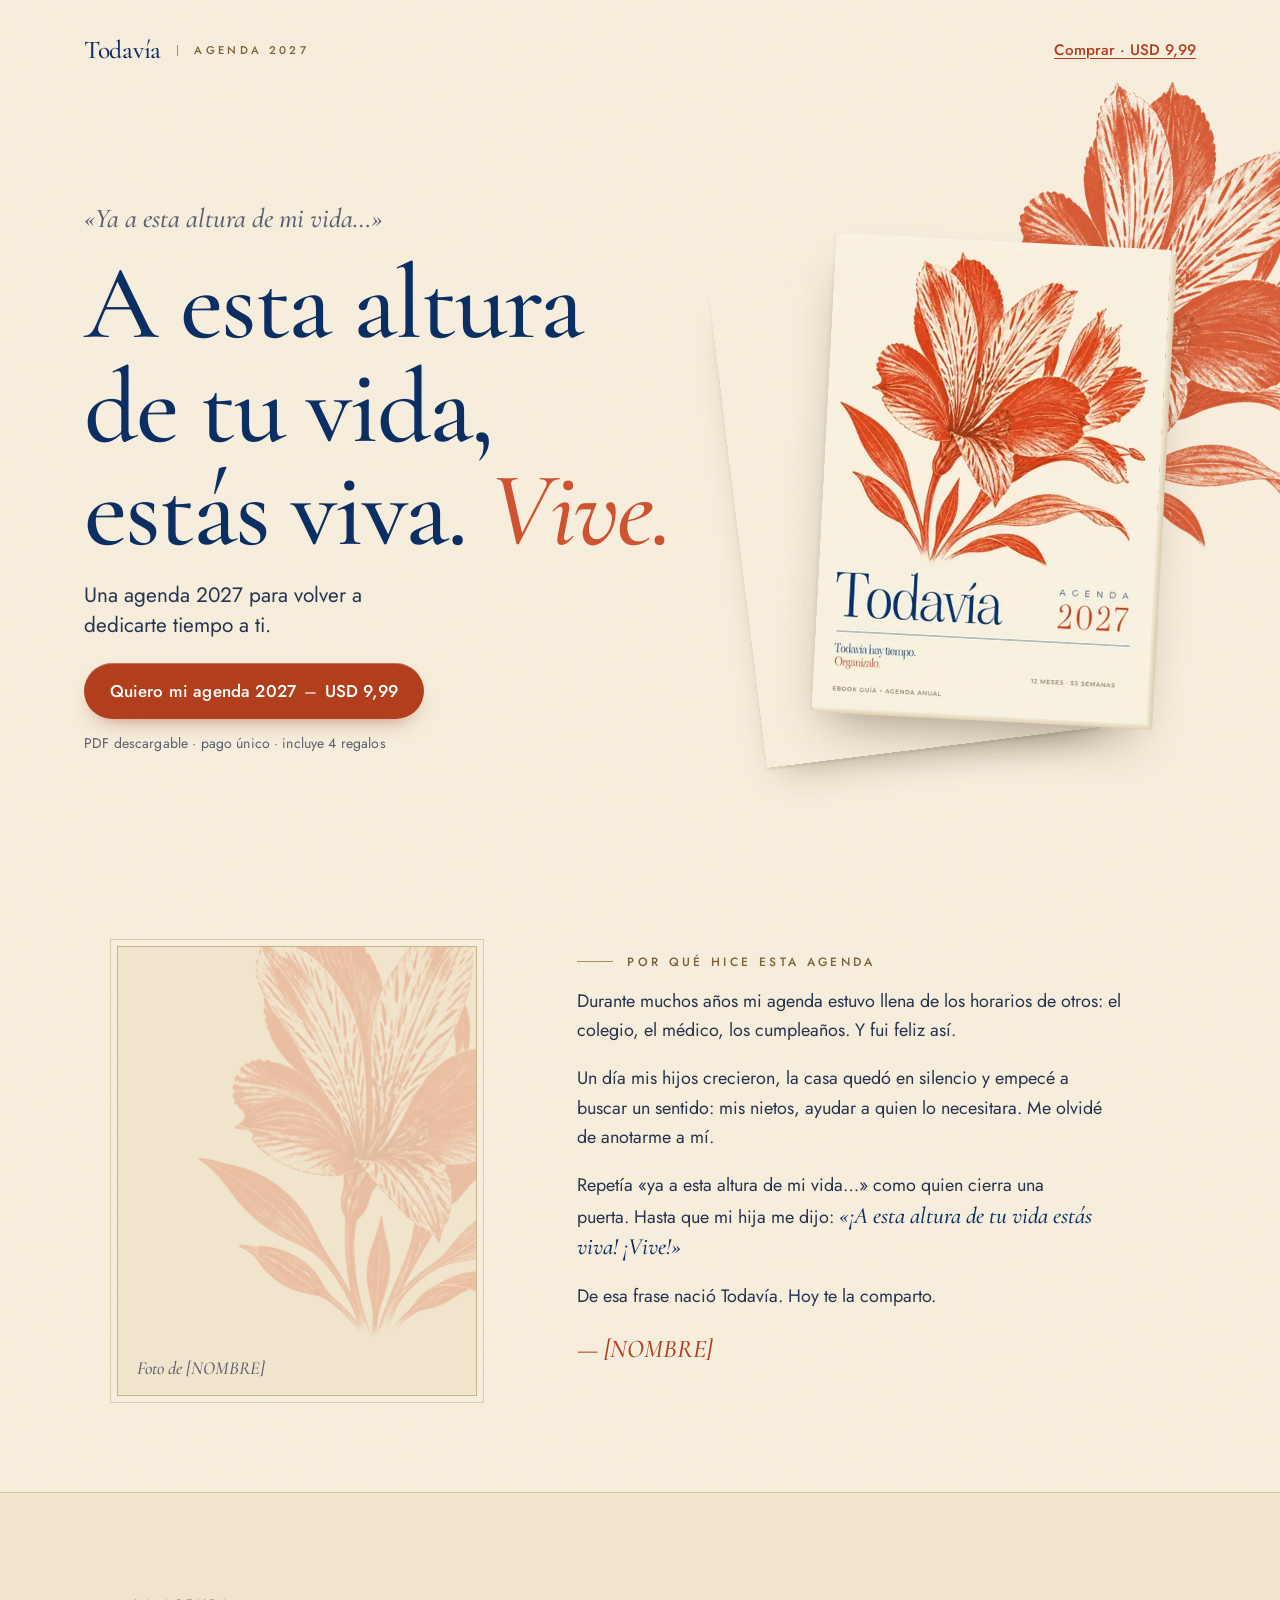
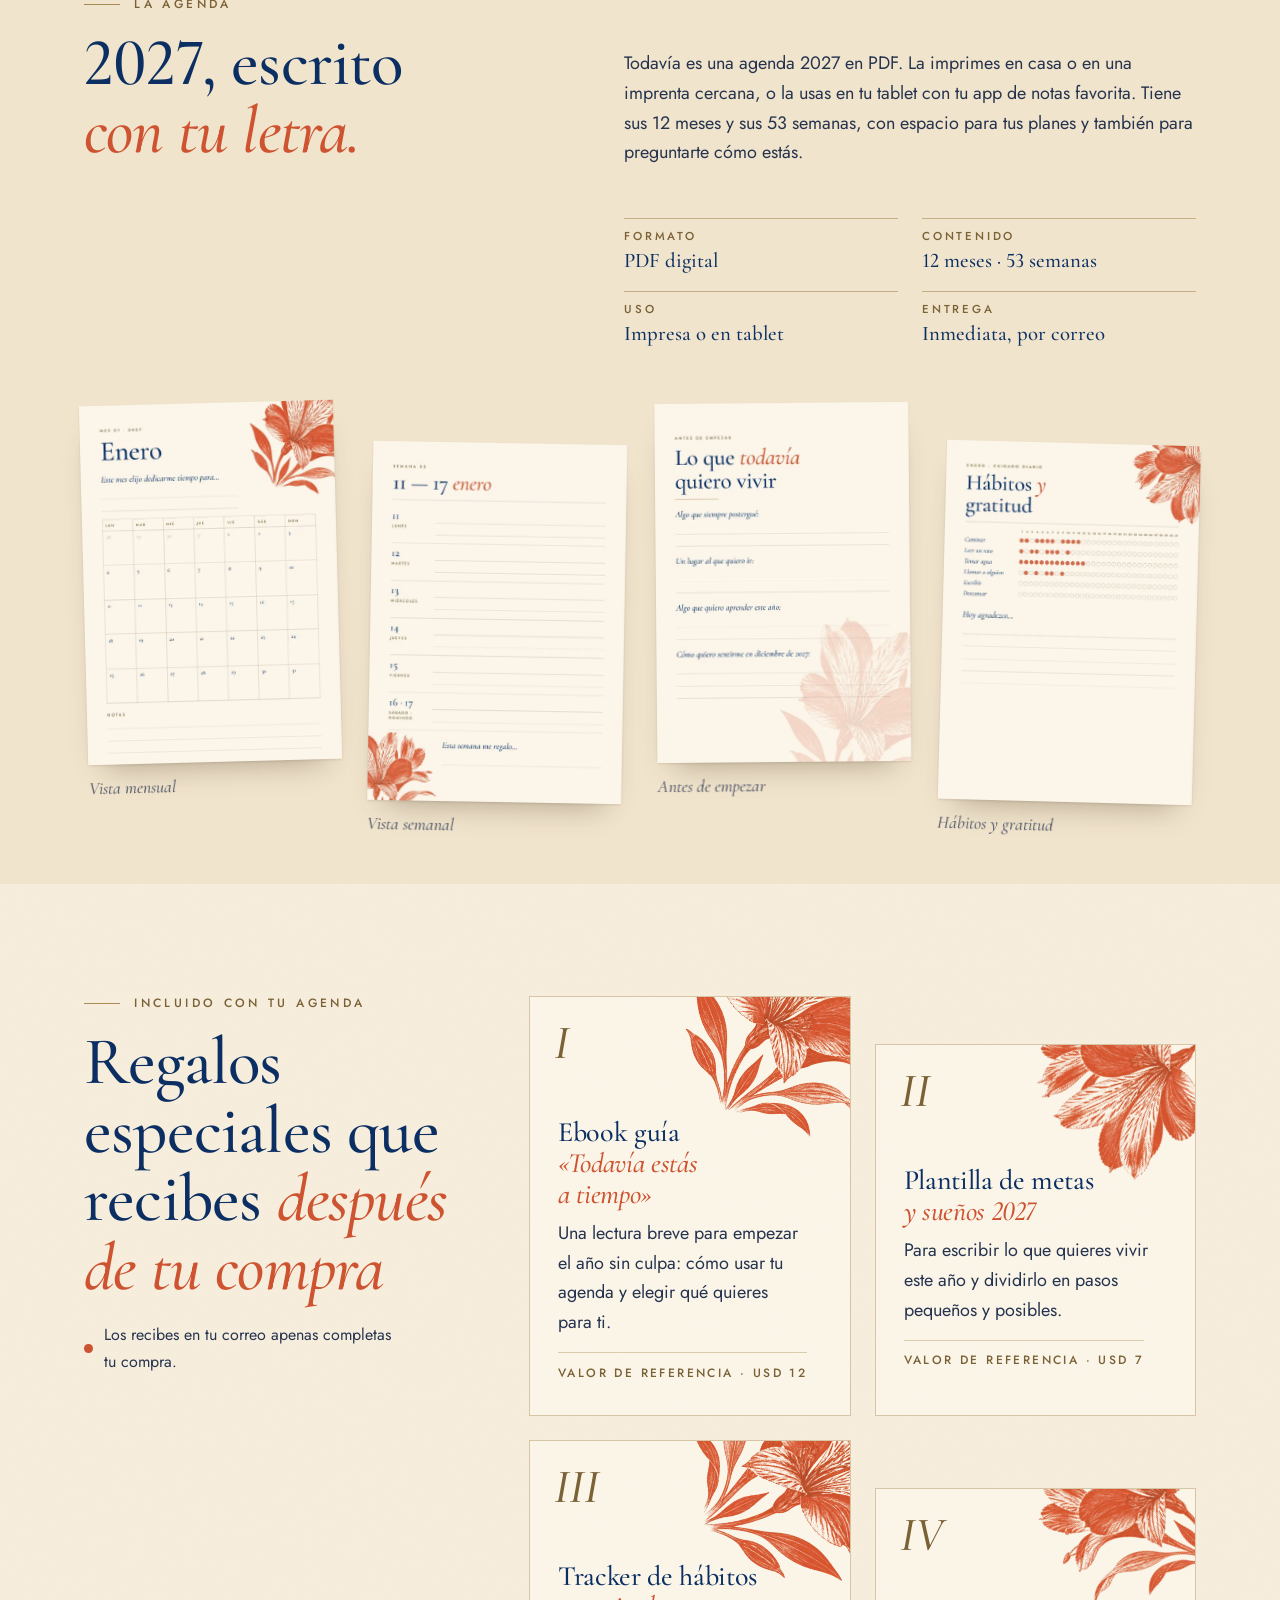
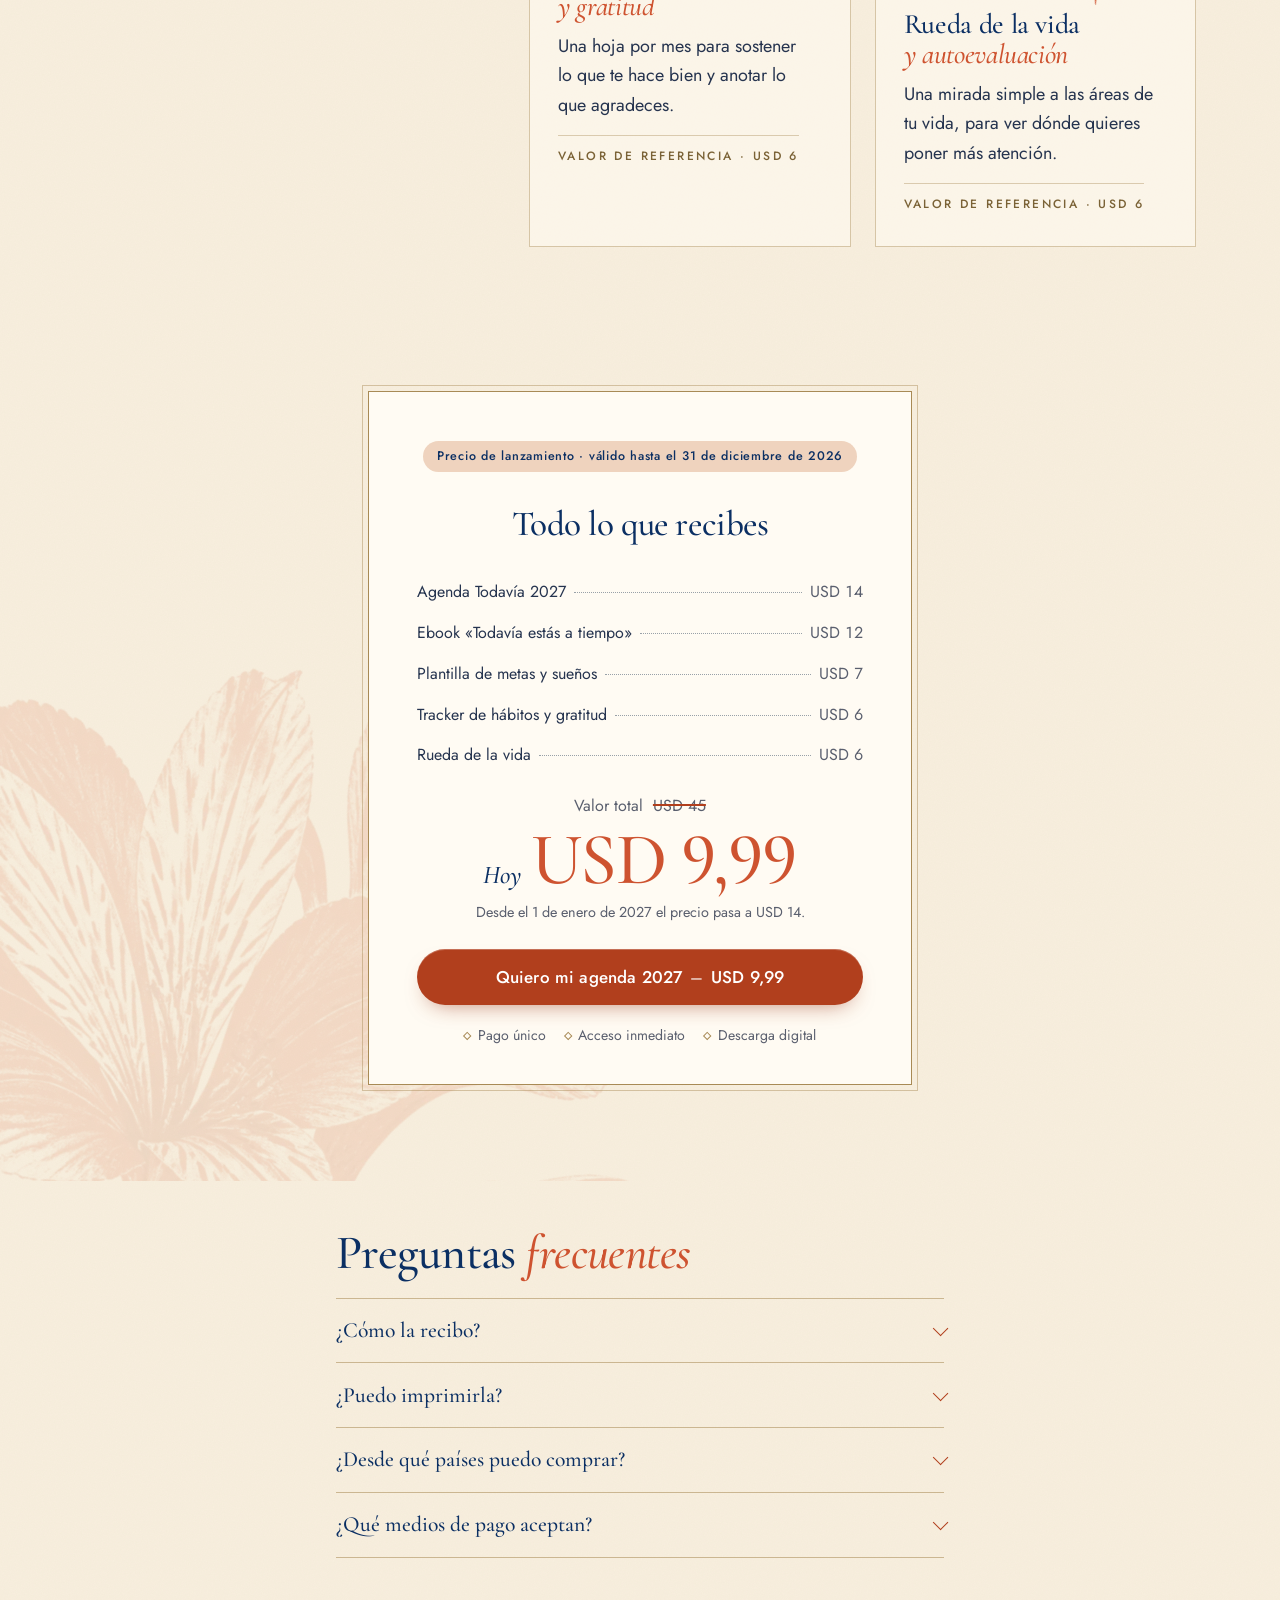
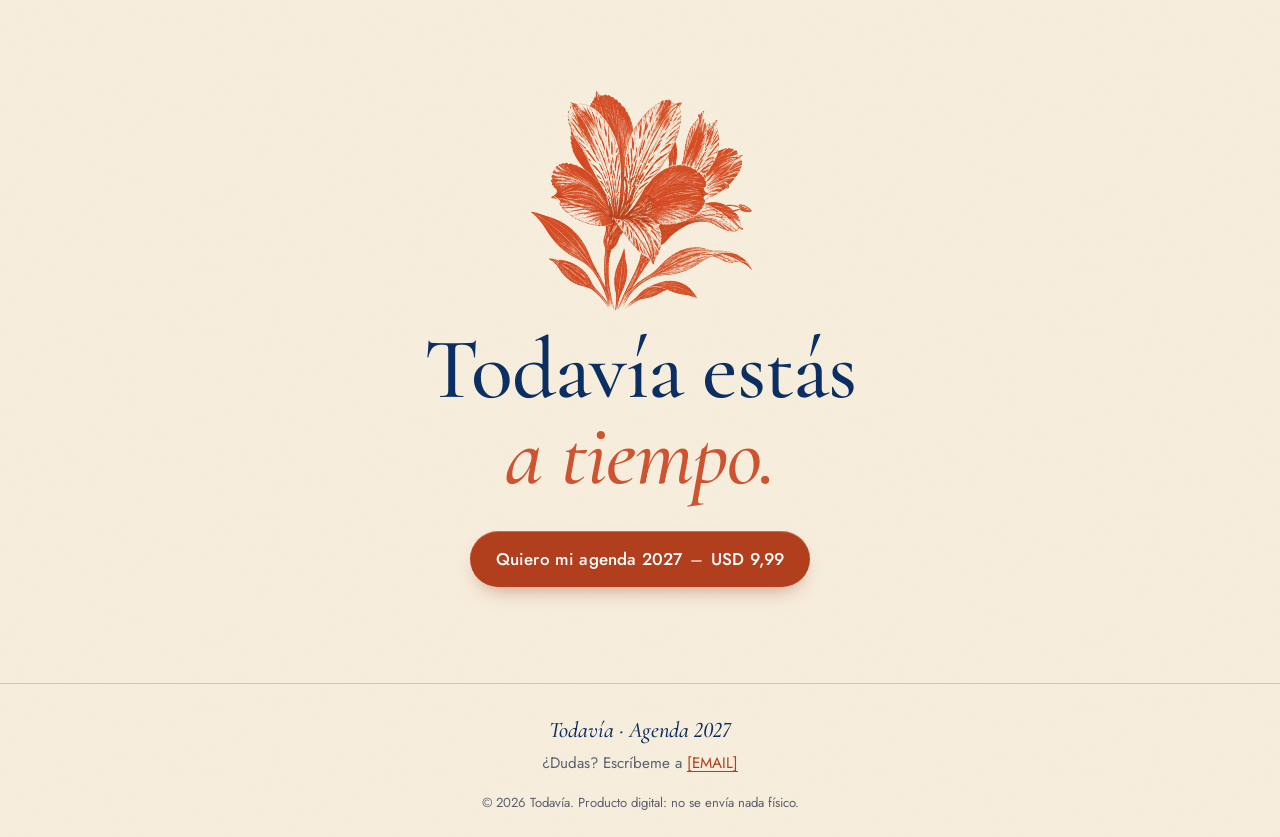
==== index.html @ f0c84f97 "Landing Todavía · Agenda 2027 Co-Authored-By: Claude Opus 5.5 <noreply@anthropic.com> Claude-Session" ====
<!doctype html>
<html lang="es">
<head>
<meta charset="utf-8">
<meta name="viewport" content="width=device-width, initial-scale=1">
<title>Todavía · Agenda 2027 en PDF para volver a dedicarte tiempo</title>
<meta name="description" content="Agenda 2027 digital en PDF, imprimible o para tablet: 12 meses, 53 semanas y 4 regalos. Precio de lanzamiento USD 9,99 hasta el 31 de diciembre de 2026.">
<link rel="canonical" href="https://USUARIO.github.io/todavia-landing/">
<meta name="theme-color" content="#F8EFDE">

<meta property="og:type" content="product">
<meta property="og:locale" content="es_LA">
<meta property="og:site_name" content="Todavía">
<meta property="og:title" content="Todavía · Agenda 2027 — A esta altura de tu vida, estás viva. Vive.">
<meta property="og:description" content="Una agenda 2027 en PDF para volver a dedicarte tiempo a ti. Incluye 4 regalos. USD 9,99 por lanzamiento.">
<meta property="og:url" content="https://USUARIO.github.io/todavia-landing/">
<meta property="og:image" content="https://USUARIO.github.io/todavia-landing/assets/og-todavia.jpg">
<meta property="og:image:width" content="1200">
<meta property="og:image:height" content="630">
<meta property="og:image:alt" content="Portada de la agenda Todavía 2027 con una flor de alstroemeria en terracota">
<meta name="twitter:card" content="summary_large_image">

<link rel="icon" href="assets/favicon-32.png" sizes="32x32" type="image/png">
<link rel="apple-touch-icon" href="assets/apple-touch-icon.png">

<link rel="preload" href="assets/fonts/cormorant-normal.woff2" as="font" type="font/woff2" crossorigin>
<link rel="preload" href="assets/fonts/jost-normal.woff2" as="font" type="font/woff2" crossorigin>
<link rel="stylesheet" href="styles.css">

<!-- META PIXEL
     Pega aquí el código base de tu Píxel de Meta (el bloque <script> que te da el Administrador de eventos,
     con fbq('init', 'TU_PIXEL_ID') y fbq('track', 'PageView')).
     El evento InitiateCheckout ya se envía desde script.js en cada clic de compra. -->

<script type="application/ld+json">
{
  "@context": "https://schema.org",
  "@type": "Product",
  "name": "Todavía · Agenda 2027 (PDF)",
  "description": "Agenda 2027 digital en PDF, imprimible o para tablet, con 12 meses, 53 semanas y 4 regalos: ebook guía, plantilla de metas, tracker de hábitos y gratitud, y rueda de la vida.",
  "image": "https://USUARIO.github.io/todavia-landing/assets/portada.jpg",
  "brand": { "@type": "Brand", "name": "Todavía" },
  "offers": {
    "@type": "Offer",
    "price": "9.99",
    "priceCurrency": "USD",
    "priceValidUntil": "2026-12-31",
    "availability": "https://schema.org/InStock",
    "url": "https://USUARIO.github.io/todavia-landing/"
  }
}
</script>
<script src="script.js" defer></script>
</head>
<body>
<a class="skip" href="#contenido">Saltar al contenido</a>

<header class="top">
  <a class="wordmark" href="#" translate="no" aria-label="Todavía, inicio">Todavía</a>
  <span class="top-meta">Agenda 2027</span>
  <a class="top-buy js-buy" href="#oferta" data-cta="header">Comprar · <span data-price>USD 9,99</span></a>
</header>

<main id="contenido">

<!-- ============ BLOQUE 1 · INSPIRACIÓN ============ -->
<section class="hero" aria-labelledby="hero-title">
  <div class="hero-text">
    <p class="hero-whisper"><span>«Ya a esta altura de mi vida…»</span></p>
    <h1 id="hero-title" class="hero-title">
      <span class="ln">A esta altura</span>
      <span class="ln">de tu vida,</span>
      <span class="ln">estás viva. <em>Vive.</em></span>
    </h1>
    <p class="hero-sub">Una agenda 2027 para volver a dedicarte tiempo a ti.</p>
    <div class="hero-cta">
      <a class="btn js-buy" href="#oferta" data-cta="hero">Quiero mi agenda 2027 <span class="btn-sep" aria-hidden="true">–</span> <span data-price>USD 9,99</span></a>
      <p class="microcopy">PDF descargable · pago único · incluye 4 regalos</p>
    </div>
  </div>

  <div class="hero-visual">
    <img class="hero-flower" src="assets/flor-440.webp" srcset="assets/flor-440.webp 440w, assets/flor-800.webp 800w" sizes="(min-width: 960px) 46vw, 92vw" width="440" height="442" alt="" fetchpriority="low">
    <div class="mock">
      <img class="mock-sheet" src="assets/pagina-1-400.webp" srcset="assets/pagina-1-400.webp 400w, assets/pagina-1.webp 640w" sizes="(min-width: 960px) 380px, 64vw" width="640" height="905" alt="" decoding="async">
      <img class="mock-cover" src="assets/portada-600.webp" srcset="assets/portada-400.webp 400w, assets/portada-600.webp 600w, assets/portada-900.webp 900w" sizes="(min-width: 960px) 380px, 64vw" width="600" height="849" alt="Portada de la agenda Todavía 2027: una alstroemeria grabada en color terracota sobre papel crema" fetchpriority="high">
    </div>
  </div>
</section>

<section class="story" aria-labelledby="story-title">
  <figure class="story-photo">
    <!-- Reemplaza este bloque por: <img src="assets/foto-creadora.webp" width="480" height="600" alt="[NOMBRE], creadora de Todavía" loading="lazy"> -->
    <div class="photo-slot" role="img" aria-label="Espacio para la foto de [NOMBRE]">
      <img src="assets/flor-440.webp" width="440" height="442" alt="" loading="lazy" decoding="async">
      <span>Foto de [NOMBRE]</span>
    </div>
  </figure>
  <div class="story-text">
    <h2 class="kicker" id="story-title">Por qué hice esta agenda</h2>
    <p>Durante muchos años mi agenda estuvo llena de los horarios de otros: el colegio, el médico, los cumpleaños. Y fui feliz así.</p>
    <p>Un día mis hijos crecieron, la casa quedó en silencio y empecé a buscar un sentido: mis nietos, ayudar a quien lo necesitara. Me olvidé de anotarme a mí.</p>
    <p>Repetía «ya a esta altura de mi vida…» como quien cierra una puerta. Hasta que mi hija me dijo: <em>«¡A esta altura de tu vida estás viva! ¡Vive!»</em></p>
    <p>De esa frase nació <span translate="no">Todavía</span>. Hoy te la comparto.</p>
    <p class="signature">— [NOMBRE]</p>
  </div>
</section>

<!-- ============ BLOQUE 2 · PRODUCTO + REGALOS ============ -->
<section class="product" aria-labelledby="product-title">
  <div class="product-head">
    <p class="kicker">La agenda</p>
    <h2 id="product-title">2027, escrito <em>con tu letra.</em></h2>
    <p class="lead"><span translate="no">Todavía</span> es una agenda 2027 en PDF. La imprimes en casa o en una imprenta cercana, o la usas en tu tablet con tu app de notas favorita. Tiene sus 12 meses y sus 53 semanas, con espacio para tus planes y también para preguntarte cómo estás.</p>
    <dl class="specs">
      <div><dt>Formato</dt><dd>PDF digital</dd></div>
      <div><dt>Contenido</dt><dd>12 meses · 53 semanas</dd></div>
      <div><dt>Uso</dt><dd>Impresa o en tablet</dd></div>
      <div><dt>Entrega</dt><dd>Inmediata, por correo</dd></div>
    </dl>
  </div>

  <div class="gallery" role="region" aria-label="Vista previa de páginas interiores" tabindex="0">
    <figure><img src="assets/pagina-1.webp" width="640" height="905" alt="Página mensual de enero 2027 con calendario y pregunta: este mes elijo dedicarme tiempo para…" loading="lazy" decoding="async"><figcaption>Vista mensual</figcaption></figure>
    <figure><img src="assets/pagina-2.webp" width="640" height="905" alt="Página semanal del 11 al 17 de enero con espacio para cada día" loading="lazy" decoding="async"><figcaption>Vista semanal</figcaption></figure>
    <figure><img src="assets/pagina-3.webp" width="640" height="905" alt="Página de reflexión: lo que todavía quiero vivir" loading="lazy" decoding="async"><figcaption>Antes de empezar</figcaption></figure>
    <figure><img src="assets/pagina-4.webp" width="640" height="905" alt="Página de hábitos y gratitud con seguimiento diario" loading="lazy" decoding="async"><figcaption>Hábitos y gratitud</figcaption></figure>
  </div>
  <p class="gallery-hint" aria-hidden="true">Desliza para ver más páginas</p>
</section>

<section class="gifts" aria-labelledby="gifts-title">
  <div class="gifts-head">
    <p class="kicker">Incluido con tu agenda</p>
    <h2 id="gifts-title">Regalos especiales que recibes <em>después de tu compra</em></h2>
    <p class="note"><span class="dot" aria-hidden="true"></span>Los recibes en tu correo apenas completas tu compra.</p>
  </div>
  <ol class="gift-list">
    <li class="gift g1">
      <div class="gift-art" aria-hidden="true"><img src="assets/flor-440.webp" width="440" height="442" alt="" loading="lazy" decoding="async"></div>
      <span class="gift-num" aria-hidden="true">I</span>
      <h3>Ebook guía <em>«Todavía estás a tiempo»</em></h3>
      <p>Una lectura breve para empezar el año sin culpa: cómo usar tu agenda y elegir qué quieres para ti.</p>
      <p class="gift-value">Valor de referencia · USD 12</p>
    </li>
    <li class="gift g2">
      <div class="gift-art" aria-hidden="true"><img src="assets/flor-440.webp" width="440" height="442" alt="" loading="lazy" decoding="async"></div>
      <span class="gift-num" aria-hidden="true">II</span>
      <h3>Plantilla de metas <em>y sueños 2027</em></h3>
      <p>Para escribir lo que quieres vivir este año y dividirlo en pasos pequeños y posibles.</p>
      <p class="gift-value">Valor de referencia · USD 7</p>
    </li>
    <li class="gift g3">
      <div class="gift-art" aria-hidden="true"><img src="assets/flor-440.webp" width="440" height="442" alt="" loading="lazy" decoding="async"></div>
      <span class="gift-num" aria-hidden="true">III</span>
      <h3>Tracker de hábitos <em>y gratitud</em></h3>
      <p>Una hoja por mes para sostener lo que te hace bien y anotar lo que agradeces.</p>
      <p class="gift-value">Valor de referencia · USD 6</p>
    </li>
    <li class="gift g4">
      <div class="gift-art" aria-hidden="true"><img src="assets/flor-440.webp" width="440" height="442" alt="" loading="lazy" decoding="async"></div>
      <span class="gift-num" aria-hidden="true">IV</span>
      <h3>Rueda de la vida <em>y autoevaluación</em></h3>
      <p>Una mirada simple a las áreas de tu vida, para ver dónde quieres poner más atención.</p>
      <p class="gift-value">Valor de referencia · USD 6</p>
    </li>
  </ol>
</section>

<!-- ============ BLOQUE 3 · VENTA ============ -->
<section class="offer" id="oferta" aria-labelledby="offer-title">
  <img class="offer-flower" src="assets/flor-440.webp" srcset="assets/flor-440.webp 440w, assets/flor-800.webp 800w" sizes="(min-width: 960px) 832px, 544px" width="800" height="803" alt="" loading="lazy" decoding="async">
  <div class="offer-box">
    <p class="launch" data-launch>Precio de lanzamiento · válido hasta el <time datetime="2026-12-31">31 de diciembre de 2026</time></p>
    <h2 id="offer-title">Todo lo que recibes</h2>
    <ul class="receipt">
      <li translate="no"><span>Agenda Todavía 2027</span><span>USD 14</span></li>
      <li><span>Ebook «Todavía estás a tiempo»</span><span>USD 12</span></li>
      <li><span>Plantilla de metas y sueños</span><span>USD 7</span></li>
      <li><span>Tracker de hábitos y gratitud</span><span>USD 6</span></li>
      <li><span>Rueda de la vida</span><span>USD 6</span></li>
    </ul>
    <p class="total">Valor total <s><span class="sr">antes </span>USD 45</s></p>
    <p class="price"><span class="price-label">Hoy</span> <span class="price-num" data-price-big>USD 9,99</span></p>
    <p class="after" data-after>Desde el 1 de enero de 2027 el precio pasa a USD 14.</p>
    <a class="btn btn-wide js-buy" href="#oferta" data-cta="offer">Quiero mi agenda 2027 <span class="btn-sep" aria-hidden="true">–</span> <span data-price>USD 9,99</span></a>
    <ul class="assurances">
      <li>Pago único</li>
      <li>Acceso inmediato</li>
      <li>Descarga digital</li>
    </ul>
  </div>
</section>

<section class="faq" aria-labelledby="faq-title">
  <h2 id="faq-title">Preguntas <em>frecuentes</em></h2>
  <details>
    <summary>¿Cómo la recibo?</summary>
    <p>Apenas se confirma tu pago, te llega un correo con el enlace para descargar la agenda y los cuatro regalos. Si no lo ves en unos minutos, revisa las carpetas de spam o promociones.</p>
  </details>
  <details>
    <summary>¿Puedo imprimirla?</summary>
    <p>Sí. Puedes imprimirla completa o solo las páginas que vayas a usar, en casa o en una imprenta. También puedes usarla en tablet con apps como GoodNotes, Notability o Xodo.</p>
  </details>
  <details>
    <summary>¿Desde qué países puedo comprar?</summary>
    <p>Desde cualquier país. El precio está en dólares y tu banco hace la conversión a tu moneda local.</p>
  </details>
  <details>
    <summary>¿Qué medios de pago aceptan?</summary>
    <p>[MEDIOS DE PAGO: por ejemplo, tarjeta de crédito o débito y PayPal, según tu plataforma de cobro]. El pago es seguro y se hace una sola vez.</p>
  </details>
</section>

<section class="closing" aria-labelledby="closing-title">
  <img class="closing-flower" src="assets/flor-440.webp" width="440" height="442" alt="" loading="lazy" decoding="async">
  <h2 id="closing-title">Todavía estás <em>a tiempo.</em></h2>
  <a class="btn js-buy" href="#oferta" data-cta="closing">Quiero mi agenda 2027 <span class="btn-sep" aria-hidden="true">–</span> <span data-price>USD 9,99</span></a>
</section>

</main>

<footer class="foot">
  <p class="foot-mark"><span translate="no">Todavía</span> · Agenda 2027</p>
  <p>¿Dudas? Escríbeme a <a href="mailto:[EMAIL]">[EMAIL]</a></p>
  <p class="foot-small">© 2026 Todavía. Producto digital: no se envía nada físico.</p>
</footer>

<div class="sticky-buy" data-sticky aria-hidden="true">
  <div class="sticky-info"><span class="sticky-name">Agenda 2027</span><span class="sticky-price" data-price>USD 9,99</span></div>
  <a class="btn btn-small js-buy" href="#oferta" data-cta="sticky" tabindex="-1">Quiero mi agenda</a>
</div>
</body>
</html>
---- styles.css ----
/* Todavía · Agenda 2027 — estilos. Paleta y reglas en DESIGN.md */

@font-face { font-family: "Cormorant Garamond"; src: url("assets/fonts/cormorant-normal.woff2") format("woff2"); font-weight: 300 700; font-style: normal; font-display: swap; }
@font-face { font-family: "Cormorant Garamond"; src: url("assets/fonts/cormorant-italic.woff2") format("woff2"); font-weight: 300 700; font-style: italic; font-display: swap; }
@font-face { font-family: "Jost"; src: url("assets/fonts/jost-normal.woff2") format("woff2"); font-weight: 100 900; font-style: normal; font-display: swap; }

:root {
  --papel: #F8EFDE;
  --papel-2: #F1E4CC;
  --rubor: #EFD3BE;
  --tinta: #0B2F63;
  --texto: #26344F;
  --suave: #5A5F6E;
  --terracota: #CE5330;
  --cta: #B13F1D;
  --cta-hover: #963314;
  --oro: #A88A55;
  --oro-texto: #7A6236;
  --neblina: #99A1A8;

  --serif: "Cormorant Garamond", "Iowan Old Style", Georgia, serif;
  --sans: "Jost", "Avenir Next", "Segoe UI", system-ui, sans-serif;

  --gutter: clamp(1.25rem, 5vw, 4.5rem);
  --max: 1240px;
  --ease: cubic-bezier(.22, .61, .36, 1);
}

*, *::before, *::after { box-sizing: border-box; }
html { -webkit-text-size-adjust: 100%; scroll-behavior: smooth; touch-action: manipulation; scroll-padding-bottom: 6rem; }
.sr { position: absolute; width: 1px; height: 1px; overflow: hidden; clip: rect(0 0 0 0); white-space: nowrap; }
body {
  margin: 0;
  background-color: var(--papel);
  /* textura de papel: ruido muy suave */
  background-image: url("data:image/svg+xml,%3Csvg xmlns='http://www.w3.org/2000/svg' width='220' height='220'%3E%3Cfilter id='n'%3E%3CfeTurbulence type='fractalNoise' baseFrequency='.85' numOctaves='2' stitchTiles='stitch'/%3E%3CfeColorMatrix values='0 0 0 0 .45 0 0 0 0 .36 0 0 0 0 .25 0 0 0 .05 0'/%3E%3C/filter%3E%3Crect width='100%25' height='100%25' filter='url(%23n)'/%3E%3C/svg%3E");
  color: var(--texto);
  font: 400 1.0625rem/1.65 var(--sans);
  font-variant-numeric: lining-nums;
  font-feature-settings: "lnum" 1; /* la abreviatura font no reinicia esto */
  -webkit-font-smoothing: antialiased;
  text-rendering: optimizeLegibility;
  padding-bottom: 5.5rem; /* espacio para el botón fijo en móvil */
}
main, footer { overflow-x: clip; }
img { display: block; max-width: 100%; height: auto; }
em { font-style: italic; }
h1, h2, h3 { font-family: var(--serif); font-weight: 500; color: var(--tinta); margin: 0; letter-spacing: -.012em; text-wrap: balance; }
h2 em, h3 em, h1 em { color: var(--terracota); }
p { margin: 0 0 1em; text-wrap: pretty; }
a { color: var(--cta); text-underline-offset: .18em; }
:focus-visible { outline: 2px solid var(--tinta); outline-offset: 3px; border-radius: 2px; }

.skip { position: absolute; left: 1rem; top: -4rem; background: var(--tinta); color: var(--papel); padding: .6rem 1rem; z-index: 50; }
.skip:focus { top: 1rem; }

.kicker {
  margin-top: 0;
  font: 500 .75rem/1.2 var(--sans);
  letter-spacing: .28em;
  text-transform: uppercase;
  color: var(--oro-texto);
  margin-bottom: 1.1rem;
  display: flex; align-items: center; gap: .9rem;
}
.kicker::before { content: ""; width: 2.25rem; height: 1px; background: var(--oro); }

/* ---------- botones ---------- */
.btn {
  display: inline-flex; align-items: center; justify-content: center; gap: .45em;
  min-height: 3.5rem;
  padding: .95rem 1.6rem;
  background: var(--cta);
  color: #fff;
  font: 500 1.0625rem/1.2 var(--sans);
  letter-spacing: .01em;
  text-decoration: none;
  border-radius: 999px;
  box-shadow: 0 1px 0 rgba(255,255,255,.25) inset, 0 10px 22px -12px rgba(150, 51, 20, .65);
  transition: background-color .25s var(--ease), transform .25s var(--ease), box-shadow .25s var(--ease);
  -webkit-tap-highlight-color: transparent;
}
.btn:hover { background: var(--cta-hover); transform: translateY(-1px); box-shadow: 0 1px 0 rgba(255,255,255,.25) inset, 0 14px 26px -12px rgba(150, 51, 20, .7); }
.btn:active { transform: translateY(1px); }
.btn:focus-visible { outline-color: var(--tinta); outline-offset: 4px; border-radius: 999px; }
.btn-sep { opacity: .7; }
.btn-wide { width: 100%; }
.btn [data-price] { white-space: nowrap; }
@media (max-width: 639px) {
  .offer-box { padding-inline: 1.15rem; }
  .btn-wide { flex-direction: column; gap: .1rem; padding-block: .8rem; }
  .btn-wide .btn-sep { display: none; }
  .btn-wide [data-price] { font-size: .95rem; opacity: .9; }
}
.btn-small { min-height: 3rem; padding: .7rem 1.25rem; font-size: 1rem; }

/* ---------- cabecera ---------- */
.top {
  display: flex; align-items: center; gap: 1rem;
  padding: 1.1rem var(--gutter);
  max-width: var(--max); margin: 0 auto;
}
.wordmark { font: 500 1.6rem/1 var(--serif); color: var(--tinta); text-decoration: none; letter-spacing: -.01em; }
.top-meta { font: 500 .7rem/1 var(--sans); letter-spacing: .3em; text-transform: uppercase; color: var(--oro-texto); padding-left: 1rem; border-left: 1px solid var(--oro); }
.top-buy { margin-left: auto; display: none; font-size: .95rem; font-weight: 500; padding: .6rem 0; text-decoration-thickness: 1px; transition: color .2s var(--ease); }
.top-buy:hover { color: var(--cta-hover); text-decoration-thickness: 2px; }

/* ---------- hero ---------- */
.hero {
  max-width: var(--max); margin: 0 auto;
  padding: 1.25rem var(--gutter) 0;
  display: grid; gap: 1.5rem;
  position: relative;
}
/* el texto siempre por encima de la flor */
.hero-text { position: relative; z-index: 2; }
.hero-whisper {
  font: italic 500 1.3rem/1.3 var(--serif);
  color: var(--suave);
  margin: 0 0 .5rem;
}
.hero-whisper span { display: inline-block; }
.hero-title {
  font-size: clamp(2.85rem, 12.4vw, 6.4rem);
  line-height: .98;
  letter-spacing: -.02em;
}
.hero-title .ln { display: block; }
.hero-title em { font-weight: 500; }
.hero-sub { font-size: 1.15rem; line-height: 1.45; color: var(--texto); margin: 1.1rem 0 1.4rem; max-width: 26ch; }
.microcopy { font-size: .875rem; color: var(--suave); margin: .8rem 0 0; letter-spacing: .01em; }

.hero-visual { position: relative; margin: .5rem 0 0; min-height: 0; }
.hero-flower {
  position: absolute; z-index: 0;
  width: 84%; right: -16%; top: 2%;
  transform: rotate(14deg);
  opacity: .9;
  pointer-events: none;
}
.mock { position: relative; z-index: 1; width: 64%; margin: 0 0 0 14%; aspect-ratio: 600 / 849; }
.mock-cover, .mock-sheet { position: absolute; inset: 0; width: 100%; height: 100%; object-fit: cover; }
.mock-cover {
  transform: rotate(3deg);
  box-shadow:
    2px 2px 0 #EFE4CF, 4px 4px 0 #E7DAC1, 6px 5px 0 #DED0B5,
    0 2px 4px rgba(60, 40, 20, .12),
    0 28px 50px -18px rgba(60, 40, 20, .45);
}
.mock-sheet {
  transform: translate(-26%, 7%) rotate(-7deg);
  box-shadow: 0 2px 3px rgba(60,40,20,.10), 0 20px 36px -18px rgba(60,40,20,.35);
}

/* entrada sutil (no bloquea: el texto ya está pintado con opacidad mínima) */
@media (prefers-reduced-motion: no-preference) {
  .hero-whisper span { animation: write 1s var(--ease) both .1s; }
  .hero-title .ln { animation: rise .8s var(--ease) both; }
  .hero-title .ln:nth-child(1) { animation-delay: .55s; }
  .hero-title .ln:nth-child(2) { animation-delay: .7s; }
  .hero-title .ln:nth-child(3) { animation-delay: .85s; }
  .hero-sub, .hero-cta { animation: rise .8s var(--ease) both 1.05s; }
  .mock { animation: settle 1.1s var(--ease) both; }
  .hero-flower { animation: bloom 1.6s var(--ease) both .2s; }
}
@keyframes write { from { clip-path: inset(0 100% 0 0); } to { clip-path: inset(0 0 0 0); } }
@keyframes rise { from { opacity: .01; transform: translateY(.35em); } to { opacity: 1; transform: none; } }
@keyframes settle { from { transform: translateY(14px) rotate(-1deg); } to { transform: none; } }
@keyframes bloom { from { opacity: 0; transform: rotate(4deg) scale(.96); } to { opacity: .9; transform: rotate(14deg); } }

/* ---------- historia ---------- */
.story {
  max-width: var(--max); margin: 0 auto;
  padding: 4.5rem var(--gutter) 3.5rem;
  display: grid; gap: 2.25rem;
}
.story-photo { margin: 0; width: 70%; max-width: 360px; }
.photo-slot {
  position: relative; aspect-ratio: 4 / 5; overflow: hidden;
  background: var(--papel-2);
  border: 1px solid rgba(168, 138, 85, .55);
  outline: 1px solid rgba(168, 138, 85, .35); outline-offset: 6px;
  display: grid; place-items: end start;
}
.photo-slot img { position: absolute; width: 120%; max-width: none; right: -40%; top: -10%; opacity: .25; transform: rotate(-12deg); }
.photo-slot span { position: relative; font: italic 500 1.15rem var(--serif); color: var(--suave); padding: 1rem 1.2rem; }
.story-text { max-width: 34rem; font-size: 1.125rem; }
.story-text p em { font-family: var(--serif); font-size: 1.3em; line-height: 1.3; color: var(--tinta); }
.signature { font: italic 500 1.6rem/1 var(--serif); color: var(--cta); margin-top: 1.5rem; }

/* ---------- producto ---------- */
.product {
  background: var(--papel-2);
  border-top: 1px solid rgba(168, 138, 85, .35);
  padding: 4.5rem 0 3.5rem;
}
.product-head { max-width: var(--max); margin: 0 auto; padding: 0 var(--gutter); }
.product h2, .gifts h2, .faq h2 { font-size: clamp(2.3rem, 8.5vw, 4.2rem); line-height: 1.02; margin-bottom: 1.25rem; }
.lead { font-size: 1.125rem; max-width: 38rem; }
.specs { display: grid; grid-template-columns: 1fr 1fr; gap: 1.1rem 1.5rem; margin: 2rem 0 0; max-width: 40rem; }
.specs div { border-top: 1px solid rgba(168, 138, 85, .6); padding-top: .7rem; }
.specs dt { font: 500 .72rem/1.2 var(--sans); letter-spacing: .24em; text-transform: uppercase; color: var(--oro-texto); }
.specs dd { margin: .3rem 0 0; font: 500 1.3rem/1.2 var(--serif); color: var(--tinta); }

.gallery {
  display: flex; gap: 1rem;
  overflow-x: auto; scroll-snap-type: x mandatory; overscroll-behavior-x: contain;
  padding: 2.5rem var(--gutter) 1.25rem;
  scrollbar-width: none;
}
.gallery::-webkit-scrollbar { display: none; }
.gallery figure { flex: 0 0 72%; margin: 0; scroll-snap-align: center; }
.gallery img { box-shadow: 0 1px 2px rgba(60,40,20,.12), 0 18px 30px -18px rgba(60,40,20,.4); background: #FBF5EA; }
.gallery figcaption { font: italic 500 1.1rem var(--serif); color: var(--suave); margin-top: .8rem; }
.gallery-hint { padding: 0 var(--gutter); font-size: .8rem; letter-spacing: .2em; text-transform: uppercase; color: var(--oro-texto); margin: 0; }
.gallery-hint::after { content: " →"; letter-spacing: 0; }

/* ---------- regalos ---------- */
.gifts { max-width: var(--max); margin: 0 auto; padding: 4.5rem var(--gutter) 3rem; }
.gifts h2 { max-width: 15ch; }
.note { display: flex; align-items: center; gap: .7rem; font-size: 1rem; color: var(--texto); }
.dot { width: .55rem; height: .55rem; border-radius: 50%; background: var(--terracota); flex: none; }
.gift-list { list-style: none; padding: 0; margin: 2.5rem 0 0; display: grid; gap: 1.25rem; }
.gift {
  position: relative; overflow: hidden;
  padding: 6.75rem 1.5rem 1.5rem;
  background: rgba(255, 251, 243, .55);
  border: 1px solid rgba(168, 138, 85, .45);
}
.gift-art { position: absolute; inset: 0; pointer-events: none; }
.gift-art img { position: absolute; max-width: none; width: 15rem; opacity: .95; }
.g1 .gift-art img { right: -4.5rem; top: -6.5rem; transform: rotate(18deg); }
.g2 .gift-art img { right: -3rem; top: -5rem; transform: rotate(-150deg); width: 13rem; }
.g3 .gift-art img { right: -6rem; top: -7rem; transform: rotate(80deg) scaleX(-1); width: 16rem; }
.g4 .gift-art img { right: -2.5rem; top: -6rem; transform: rotate(-30deg) scaleX(-1); width: 12.5rem; }
.gift-num { position: absolute; left: 1.5rem; top: 1.4rem; font: italic 500 3rem/1 var(--serif); color: var(--oro-texto); }
.gift h3 { position: relative; font-size: 1.75rem; line-height: 1.1; margin-bottom: .6rem; max-width: 16ch; }
.gift h3 em { display: block; }
.gift p { position: relative; margin-bottom: .9rem; max-width: 34ch; }
.gift-value { font: 500 .75rem/1.2 var(--sans); letter-spacing: .2em; text-transform: uppercase; color: var(--oro-texto); margin: 0 !important; padding-top: .8rem; border-top: 1px solid rgba(168,138,85,.4); display: inline-block; }

/* ---------- oferta ---------- */
.offer { scroll-margin-top: 1rem; position: relative; padding: 3.5rem var(--gutter) 4rem; overflow: hidden; }
.offer-flower { position: absolute; width: 34rem; max-width: none; left: -14rem; bottom: -10rem; opacity: .13; transform: rotate(-20deg); pointer-events: none; }
.offer-box {
  position: relative; max-width: 34rem; margin: 0 auto;
  background: #FFFBF3;
  border: 1px solid var(--oro);
  outline: 1px solid rgba(168, 138, 85, .45); outline-offset: 5px;
  padding: 2.25rem 1.5rem 1.75rem;
  text-align: center;
}
.launch {
  display: inline-block;
  background: var(--rubor); color: var(--tinta);
  font: 500 .78rem/1.4 var(--sans); letter-spacing: .06em;
  padding: .45rem .9rem; border-radius: 999px;
  margin-bottom: 1.4rem;
}
.offer h2 { font-size: 2.2rem; margin-bottom: 1.2rem; }
.receipt { list-style: none; padding: 0; margin: 0 0 1.1rem; text-align: left; }
.receipt li { display: flex; align-items: baseline; gap: .5rem; padding: .45rem 0; font-size: 1rem; }
.receipt li span:first-child { flex: 1; display: flex; align-items: baseline; gap: .5rem; }
.receipt li span:first-child::after { content: ""; flex: 1; border-bottom: 1px dotted var(--neblina); transform: translateY(-.25em); min-width: 1rem; }
.receipt li span:last-child { color: var(--suave); white-space: nowrap; font-variant-numeric: tabular-nums; }
.total { font-size: 1rem; color: var(--suave); margin-bottom: .2rem; }
.total s { text-decoration-color: var(--cta); text-decoration-thickness: 2px; margin-left: .3rem; }
.price { margin: 0 0 .3rem; display: flex; align-items: baseline; justify-content: center; gap: .6rem; }
.price-label { font: italic 500 1.6rem var(--serif); color: var(--tinta); }
.price-num { font: 500 clamp(3.4rem, 15vw, 4.6rem)/1 var(--serif); color: var(--terracota); letter-spacing: -.02em; }
.after { font-size: .9rem; color: var(--suave); margin-bottom: 1.5rem; }
.assurances { list-style: none; padding: 0; margin: 1.2rem 0 0; display: flex; flex-wrap: wrap; justify-content: center; gap: .3rem 1.2rem; font-size: .88rem; color: var(--suave); }
.assurances li { display: flex; align-items: center; gap: .45rem; }
.assurances li::before { content: ""; width: .4rem; height: .4rem; border: 1px solid var(--oro); transform: rotate(45deg); }

/* ---------- FAQ ---------- */
.faq { max-width: 46rem; margin: 0 auto; padding: 2rem var(--gutter) 3rem; }
.faq h2 { font-size: clamp(2rem, 7vw, 3rem); }
.faq details { border-top: 1px solid rgba(168, 138, 85, .55); }
.faq details:last-of-type { border-bottom: 1px solid rgba(168, 138, 85, .55); }
.faq summary {
  list-style: none; cursor: pointer;
  display: flex; justify-content: space-between; align-items: center; gap: 1rem;
  padding: 1.15rem 0; min-height: 3rem;
  font: 500 1.35rem/1.25 var(--serif); color: var(--tinta);
}
.faq summary:hover { color: var(--cta); }
.faq summary::-webkit-details-marker { display: none; }
.faq summary::after {
  content: ""; flex: none; width: .7rem; height: .7rem;
  border-right: 1.5px solid var(--cta); border-bottom: 1.5px solid var(--cta);
  transform: rotate(45deg) translateY(-25%);
  transition: transform .3s var(--ease);
}
.faq details[open] summary::after { transform: rotate(-135deg) translateY(-25%); }
.faq details p { padding: 0 2rem 1.2rem 0; margin: 0; }

/* ---------- cierre ---------- */
.closing { position: relative; text-align: center; padding: 4rem var(--gutter) 5rem; overflow: hidden; }
.closing-flower { width: 11rem; margin: 0 auto 1rem; transform: rotate(-8deg); }
.closing h2 { font-size: clamp(2.6rem, 11vw, 5.4rem); line-height: 1; margin-bottom: 2rem; }
.closing h2 em { display: block; }

/* ---------- pie ---------- */
.foot { border-top: 1px solid rgba(168, 138, 85, .4); padding: 2rem var(--gutter) 1.5rem; text-align: center; font-size: .95rem; color: var(--suave); }
.foot-mark { font: italic 500 1.4rem var(--serif); color: var(--tinta); margin-bottom: .5rem; }
.foot-small { font-size: .82rem; margin: 0; }

/* ---------- CTA fijo (móvil) ---------- */
.sticky-buy {
  position: fixed; left: 0; right: 0; bottom: 0; z-index: 40;
  display: flex; align-items: center; justify-content: space-between; gap: 1rem;
  padding: .7rem 1rem calc(.7rem + env(safe-area-inset-bottom));
  background: rgba(248, 239, 222, .96);
  border-top: 1px solid rgba(168, 138, 85, .5);
  box-shadow: 0 -10px 24px -16px rgba(60,40,20,.35);
  transform: translateY(110%);
  transition: transform .35s var(--ease);
}
.sticky-buy.is-visible { transform: none; }
.sticky-info { display: flex; flex-direction: column; line-height: 1.15; }
.sticky-name { font: 500 .7rem var(--sans); letter-spacing: .22em; text-transform: uppercase; color: var(--oro-texto); }
.sticky-price { font: 500 1.5rem var(--serif); color: var(--tinta); }

/* ---------- tablet+ ---------- */
@media (min-width: 640px) {
  .gallery figure { flex-basis: 42%; }
  .gift-list { grid-template-columns: 1fr 1fr; }
  .gift-list .gift:nth-child(even) { margin-top: 3rem; }
  .story { grid-template-columns: minmax(0, 5fr) minmax(0, 7fr); align-items: center; }
  .story-photo { width: 100%; }
}

/* ---------- escritorio ---------- */
@media (min-width: 960px) {
  body { padding-bottom: 0; font-size: 1.125rem; }
  html { scroll-padding-bottom: 0; }
  .sticky-buy { display: none; }
  .top { padding-top: 1.75rem; }
  .top-buy { display: inline-block; }

  .hero { grid-template-columns: minmax(0, 7fr) minmax(0, 5fr); align-items: center; padding-top: 3rem; padding-bottom: 2rem; min-height: min(86vh, 760px); }
  .hero-whisper { font-size: 1.7rem; margin-bottom: 1rem; }
  .hero-sub { font-size: 1.3rem; max-width: 30ch; }
  .hero-visual { margin: 0; }
  .hero-flower { width: 125%; right: -45%; top: -32%; }
  .mock { width: 74%; margin-left: 18%; }

  .story { padding-top: 6rem; padding-bottom: 6rem; grid-template-columns: minmax(0, 4fr) minmax(0, 6fr); gap: 5rem; }
  .story-photo { margin-left: 8%; }

  .product { padding-top: 6.5rem; }
  .product-head { display: grid; grid-template-columns: minmax(0, 5fr) minmax(0, 6fr); column-gap: 4rem; }
  .product-head .kicker, .product-head h2 { grid-column: 1; }
  .product-head .lead { grid-column: 2; grid-row: 1 / span 2; align-self: end; }
  .product-head .specs { grid-column: 2; }
  .gallery { max-width: var(--max); margin: 0 auto; overflow: visible; padding-top: 3.5rem; padding-bottom: 2rem; gap: 2rem; }
  .gallery figure { flex: 1 1 0; }
  .gallery figure:nth-child(1) { transform: rotate(-1.5deg); }
  .gallery figure:nth-child(2) { transform: translateY(2.5rem) rotate(1deg); }
  .gallery figure:nth-child(3) { transform: rotate(-.5deg); }
  .gallery figure:nth-child(4) { transform: translateY(2.5rem) rotate(1.5deg); }
  .gallery figure { transition: transform .5s var(--ease); }
  .gallery figure:hover { transform: translateY(-.4rem) rotate(0); }
  .gallery-hint { display: none; }

  .gifts { padding-top: 7rem; display: grid; grid-template-columns: minmax(0, 4fr) minmax(0, 7fr); gap: 4rem; align-items: start; }
  .gifts-head { position: sticky; top: 3rem; }
  .gift-list { margin-top: 0; gap: 1.5rem; }
  .gift { padding: 7.5rem 1.75rem 1.75rem; }
  .gift-art img { transition: transform .9s var(--ease); }
  .gift:hover .gift-art img { transform: rotate(var(--hover-r, 24deg)); }
  .g1 { --hover-r: 24deg; } .g2 { --hover-r: -142deg; } .g3 { --hover-r: 88deg; } .g4 { --hover-r: -22deg; }

  .offer { padding: 6rem var(--gutter); }
  .offer-flower { width: 52rem; left: -12rem; bottom: -18rem; }
  .offer-box { padding: 3rem 3rem 2.25rem; }
  .faq { padding-top: 3rem; }
  .closing { padding: 5rem var(--gutter) 6rem; }
  .closing-flower { width: 14rem; }
}

@media (min-width: 1280px) {
  .hero-title { font-size: 6.6rem; }
}

@media (prefers-reduced-motion: reduce) {
  html { scroll-behavior: auto; }
  *, *::before, *::after { transition-duration: .01ms !important; animation: none !important; }
}

/* Cifras alineadas en todo el sitio (la abreviatura font las reinicia; :not(#_) da prioridad sin !important) */
body *:not(#_) { font-variant-numeric: lining-nums; }
.receipt li span:last-child:not(#_) { font-variant-numeric: lining-nums tabular-nums; }
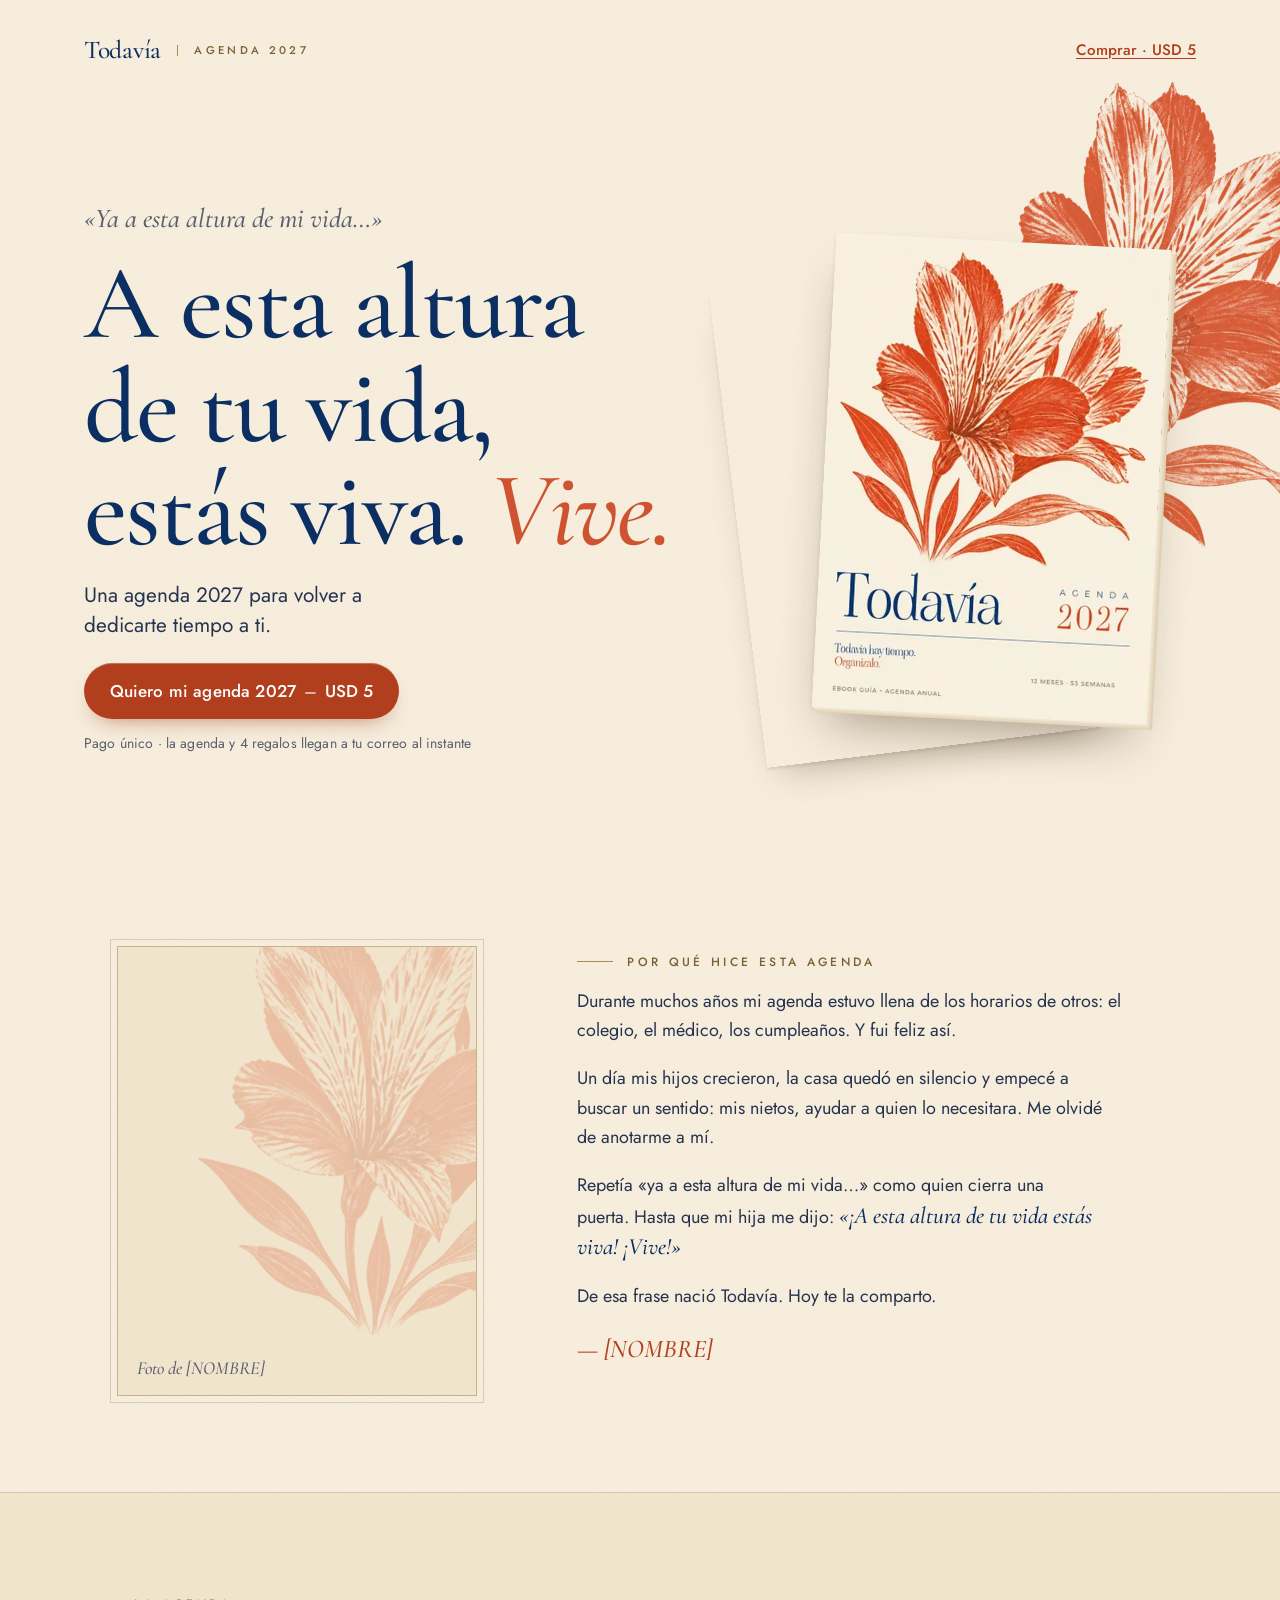
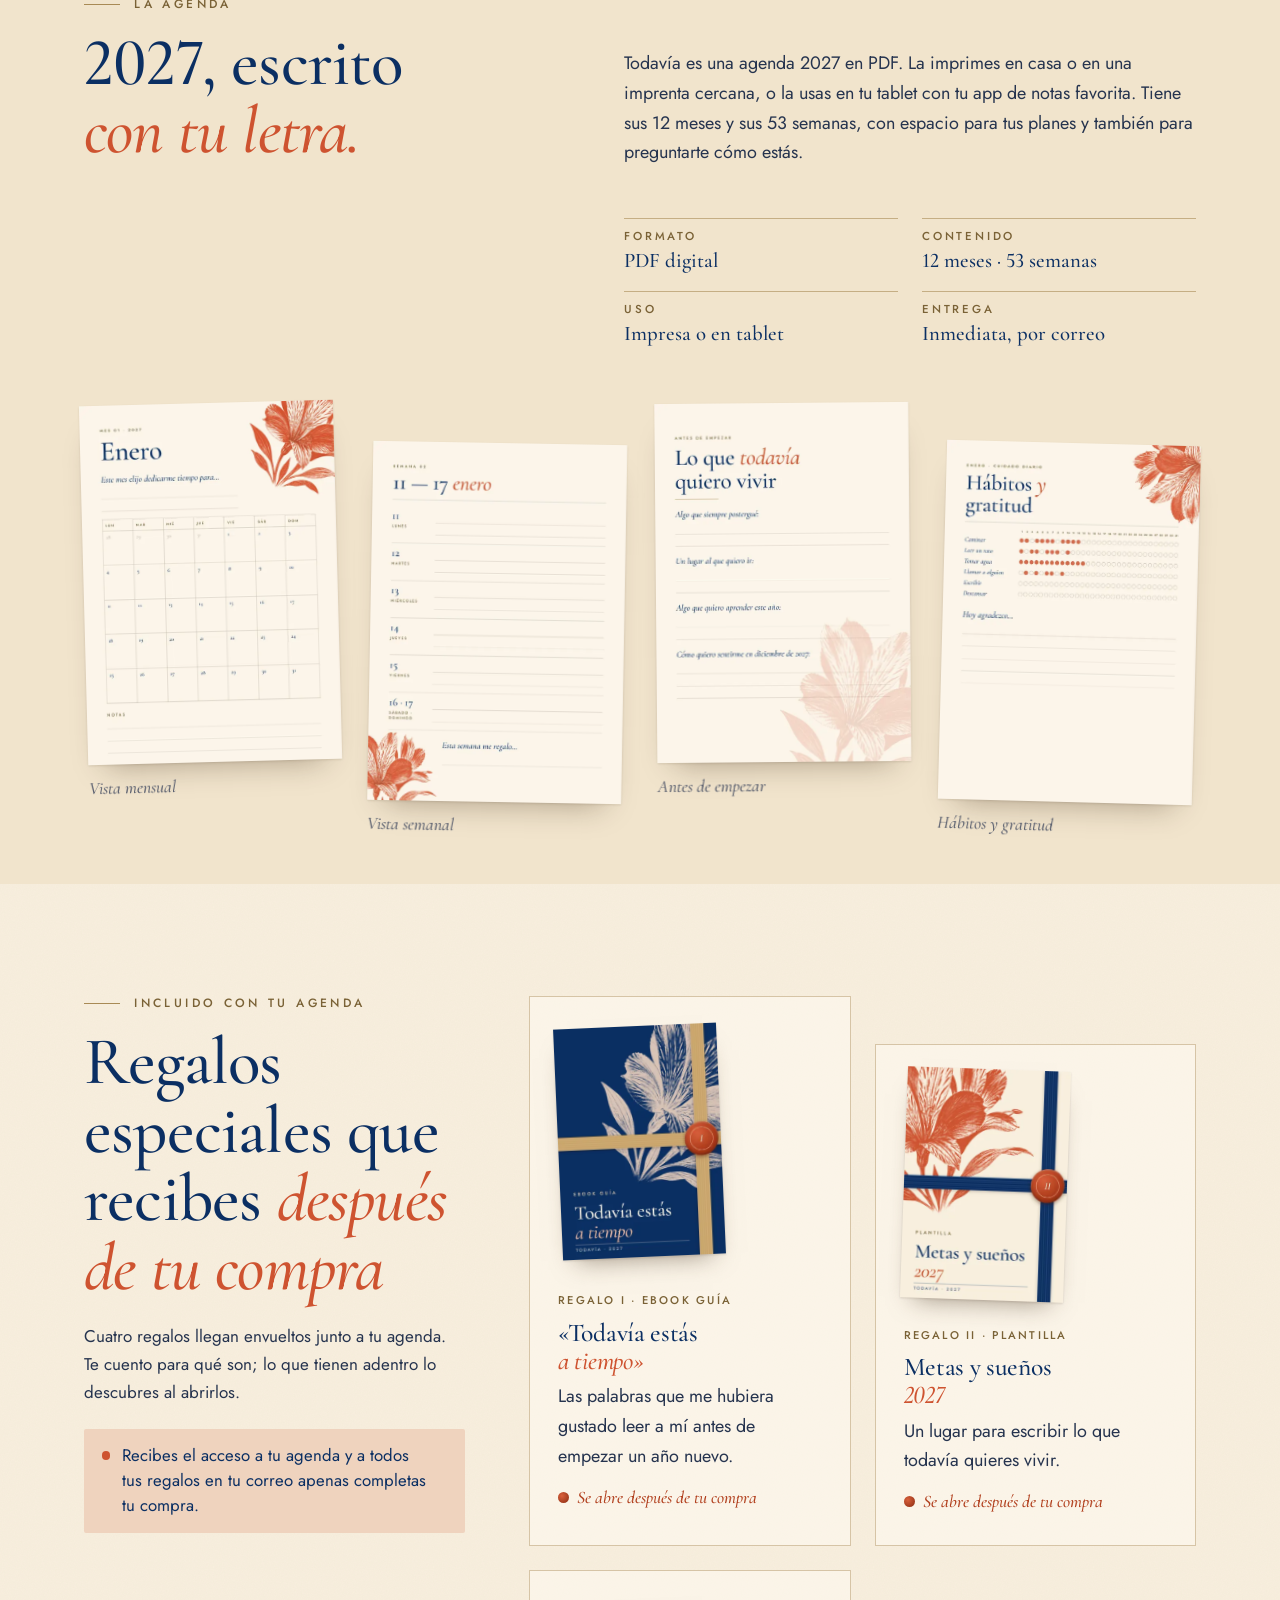
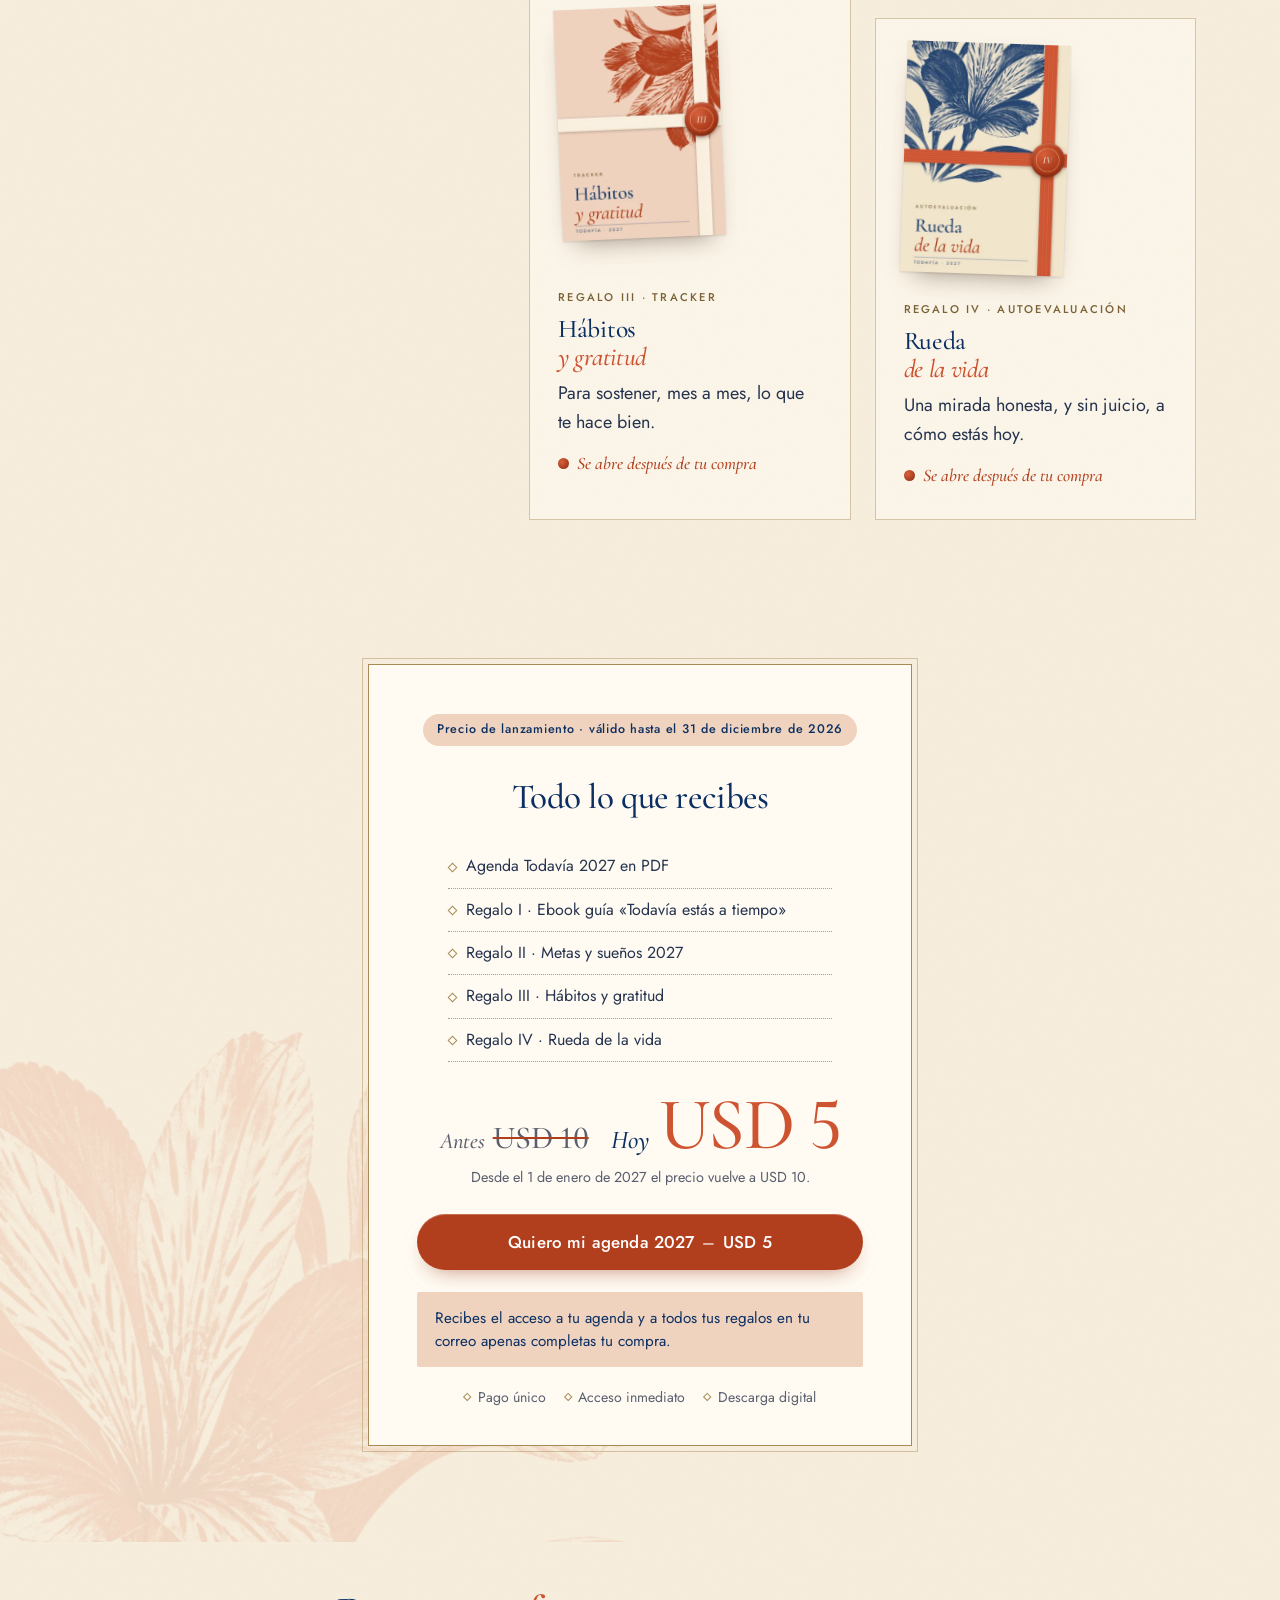
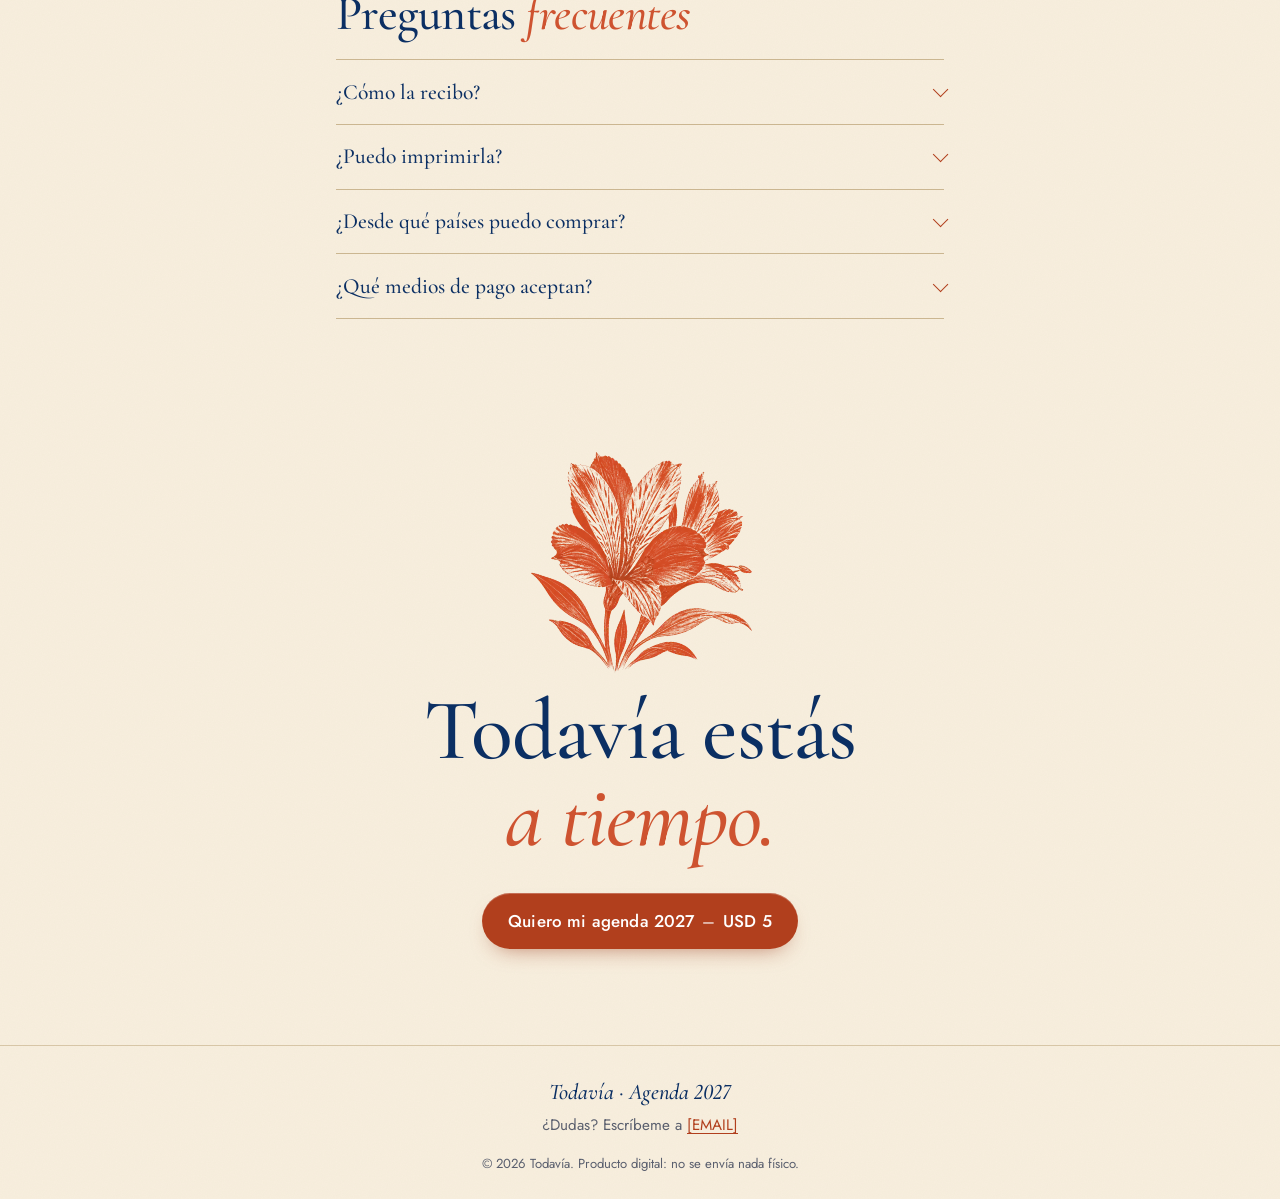
==== commit 2e4e2f39: "Precio USD 5 (antes USD 10), portadas selladas de los regalos y aviso de entrega por correo Co-Autho" ====
--- a/index.html
+++ b/index.html
@@ -4,7 +4,7 @@
 <meta charset="utf-8">
 <meta name="viewport" content="width=device-width, initial-scale=1">
 <title>Todavía · Agenda 2027 en PDF para volver a dedicarte tiempo</title>
-<meta name="description" content="Agenda 2027 digital en PDF, imprimible o para tablet: 12 meses, 53 semanas y 4 regalos. Precio de lanzamiento USD 9,99 hasta el 31 de diciembre de 2026.">
+<meta name="description" content="Agenda 2027 digital en PDF, imprimible o para tablet: 12 meses, 53 semanas y 4 regalos. Lanzamiento: USD 5 (antes USD 10) hasta el 31 de diciembre de 2026.">
 <link rel="canonical" href="https://USUARIO.github.io/todavia-landing/">
 <meta name="theme-color" content="#F8EFDE">
 
@@ -12,7 +12,7 @@
 <meta property="og:locale" content="es_LA">
 <meta property="og:site_name" content="Todavía">
 <meta property="og:title" content="Todavía · Agenda 2027 — A esta altura de tu vida, estás viva. Vive.">
-<meta property="og:description" content="Una agenda 2027 en PDF para volver a dedicarte tiempo a ti. Incluye 4 regalos. USD 9,99 por lanzamiento.">
+<meta property="og:description" content="Una agenda 2027 en PDF para volver a dedicarte tiempo a ti. Incluye 4 regalos. Antes USD 10, hoy USD 5.">
 <meta property="og:url" content="https://USUARIO.github.io/todavia-landing/">
 <meta property="og:image" content="https://USUARIO.github.io/todavia-landing/assets/og-todavia.jpg">
 <meta property="og:image:width" content="1200">
@@ -42,7 +42,7 @@
   "brand": { "@type": "Brand", "name": "Todavía" },
   "offers": {
     "@type": "Offer",
-    "price": "9.99",
+    "price": "5.00",
     "priceCurrency": "USD",
     "priceValidUntil": "2026-12-31",
     "availability": "https://schema.org/InStock",
@@ -58,7 +58,7 @@
 <header class="top">
   <a class="wordmark" href="#" translate="no" aria-label="Todavía, inicio">Todavía</a>
   <span class="top-meta">Agenda 2027</span>
-  <a class="top-buy js-buy" href="#oferta" data-cta="header">Comprar · <span data-price>USD 9,99</span></a>
+  <a class="top-buy js-buy" href="#oferta" data-cta="header">Comprar · <span data-price>USD 5</span></a>
 </header>
 
 <main id="contenido">
@@ -74,8 +74,8 @@
     </h1>
     <p class="hero-sub">Una agenda 2027 para volver a dedicarte tiempo a ti.</p>
     <div class="hero-cta">
-      <a class="btn js-buy" href="#oferta" data-cta="hero">Quiero mi agenda 2027 <span class="btn-sep" aria-hidden="true">–</span> <span data-price>USD 9,99</span></a>
-      <p class="microcopy">PDF descargable · pago único · incluye 4 regalos</p>
+      <a class="btn js-buy" href="#oferta" data-cta="hero">Quiero mi agenda 2027 <span class="btn-sep" aria-hidden="true">–</span> <span data-price>USD 5</span></a>
+      <p class="microcopy">Pago único · la agenda y 4 regalos llegan a tu correo al instante</p>
     </div>
   </div>
 
@@ -133,36 +133,45 @@
   <div class="gifts-head">
     <p class="kicker">Incluido con tu agenda</p>
     <h2 id="gifts-title">Regalos especiales que recibes <em>después de tu compra</em></h2>
-    <p class="note"><span class="dot" aria-hidden="true"></span>Los recibes en tu correo apenas completas tu compra.</p>
+    <p class="gifts-intro">Cuatro regalos llegan envueltos junto a tu agenda. Te cuento para qué son; lo que tienen adentro lo descubres al abrirlos.</p>
+    <p class="delivery"><span class="dot" aria-hidden="true"></span>Recibes el acceso a tu agenda y a todos tus regalos en tu correo apenas completas tu compra.</p>
   </div>
   <ol class="gift-list">
-    <li class="gift g1">
-      <div class="gift-art" aria-hidden="true"><img src="assets/flor-440.webp" width="440" height="442" alt="" loading="lazy" decoding="async"></div>
-      <span class="gift-num" aria-hidden="true">I</span>
-      <h3>Ebook guía <em>«Todavía estás a tiempo»</em></h3>
-      <p>Una lectura breve para empezar el año sin culpa: cómo usar tu agenda y elegir qué quieres para ti.</p>
-      <p class="gift-value">Valor de referencia · USD 12</p>
-    </li>
-    <li class="gift g2">
-      <div class="gift-art" aria-hidden="true"><img src="assets/flor-440.webp" width="440" height="442" alt="" loading="lazy" decoding="async"></div>
-      <span class="gift-num" aria-hidden="true">II</span>
-      <h3>Plantilla de metas <em>y sueños 2027</em></h3>
-      <p>Para escribir lo que quieres vivir este año y dividirlo en pasos pequeños y posibles.</p>
-      <p class="gift-value">Valor de referencia · USD 7</p>
-    </li>
-    <li class="gift g3">
-      <div class="gift-art" aria-hidden="true"><img src="assets/flor-440.webp" width="440" height="442" alt="" loading="lazy" decoding="async"></div>
-      <span class="gift-num" aria-hidden="true">III</span>
-      <h3>Tracker de hábitos <em>y gratitud</em></h3>
-      <p>Una hoja por mes para sostener lo que te hace bien y anotar lo que agradeces.</p>
-      <p class="gift-value">Valor de referencia · USD 6</p>
-    </li>
-    <li class="gift g4">
-      <div class="gift-art" aria-hidden="true"><img src="assets/flor-440.webp" width="440" height="442" alt="" loading="lazy" decoding="async"></div>
-      <span class="gift-num" aria-hidden="true">IV</span>
-      <h3>Rueda de la vida <em>y autoevaluación</em></h3>
-      <p>Una mirada simple a las áreas de tu vida, para ver dónde quieres poner más atención.</p>
-      <p class="gift-value">Valor de referencia · USD 6</p>
+    <li class="gift">
+      <img class="gift-cover" src="assets/regalo-1.webp" width="400" height="565" alt="Portada del regalo I, el ebook guía «Todavía estás a tiempo», envuelta con una cinta y un sello" loading="lazy" decoding="async">
+      <div class="gift-body">
+        <p class="gift-tag">Regalo I · Ebook guía</p>
+        <h3>«Todavía estás <em>a tiempo»</em></h3>
+        <p>Las palabras que me hubiera gustado leer a mí antes de empezar un año nuevo.</p>
+        <p class="gift-seal">Se abre después de tu compra</p>
+      </div>
+    </li>
+    <li class="gift">
+      <img class="gift-cover" src="assets/regalo-2.webp" width="400" height="565" alt="Portada del regalo II, la plantilla de metas y sueños 2027, envuelta con una cinta y un sello" loading="lazy" decoding="async">
+      <div class="gift-body">
+        <p class="gift-tag">Regalo II · Plantilla</p>
+        <h3>Metas y sueños <em>2027</em></h3>
+        <p>Un lugar para escribir lo que todavía quieres vivir.</p>
+        <p class="gift-seal">Se abre después de tu compra</p>
+      </div>
+    </li>
+    <li class="gift">
+      <img class="gift-cover" src="assets/regalo-3.webp" width="400" height="565" alt="Portada del regalo III, el tracker de hábitos y gratitud, envuelta con una cinta y un sello" loading="lazy" decoding="async">
+      <div class="gift-body">
+        <p class="gift-tag">Regalo III · Tracker</p>
+        <h3>Hábitos <em>y gratitud</em></h3>
+        <p>Para sostener, mes a mes, lo que te hace bien.</p>
+        <p class="gift-seal">Se abre después de tu compra</p>
+      </div>
+    </li>
+    <li class="gift">
+      <img class="gift-cover" src="assets/regalo-4.webp" width="400" height="565" alt="Portada del regalo IV, la rueda de la vida, envuelta con una cinta y un sello" loading="lazy" decoding="async">
+      <div class="gift-body">
+        <p class="gift-tag">Regalo IV · Autoevaluación</p>
+        <h3>Rueda <em>de la vida</em></h3>
+        <p>Una mirada honesta, y sin juicio, a cómo estás hoy.</p>
+        <p class="gift-seal">Se abre después de tu compra</p>
+      </div>
     </li>
   </ol>
 </section>
@@ -174,16 +183,19 @@
     <p class="launch" data-launch>Precio de lanzamiento · válido hasta el <time datetime="2026-12-31">31 de diciembre de 2026</time></p>
     <h2 id="offer-title">Todo lo que recibes</h2>
     <ul class="receipt">
-      <li translate="no"><span>Agenda Todavía 2027</span><span>USD 14</span></li>
-      <li><span>Ebook «Todavía estás a tiempo»</span><span>USD 12</span></li>
-      <li><span>Plantilla de metas y sueños</span><span>USD 7</span></li>
-      <li><span>Tracker de hábitos y gratitud</span><span>USD 6</span></li>
-      <li><span>Rueda de la vida</span><span>USD 6</span></li>
+      <li><span><span translate="no">Agenda Todavía 2027</span> en PDF</span></li>
+      <li><span>Regalo I · Ebook guía «Todavía estás a tiempo»</span></li>
+      <li><span>Regalo II · Metas y sueños 2027</span></li>
+      <li><span>Regalo III · Hábitos y gratitud</span></li>
+      <li><span>Regalo IV · Rueda de la vida</span></li>
     </ul>
-    <p class="total">Valor total <s><span class="sr">antes </span>USD 45</s></p>
-    <p class="price"><span class="price-label">Hoy</span> <span class="price-num" data-price-big>USD 9,99</span></p>
-    <p class="after" data-after>Desde el 1 de enero de 2027 el precio pasa a USD 14.</p>
-    <a class="btn btn-wide js-buy" href="#oferta" data-cta="offer">Quiero mi agenda 2027 <span class="btn-sep" aria-hidden="true">–</span> <span data-price>USD 9,99</span></a>
+    <div class="compare">
+      <p class="before" data-launch><span class="compare-label">Antes</span> <s><span class="sr">antes </span>USD 10</s></p>
+      <p class="price"><span class="price-label" data-launch>Hoy</span> <span class="price-num" data-price-big>USD 5</span></p>
+    </div>
+    <p class="after" data-after>Desde el 1 de enero de 2027 el precio vuelve a USD 10.</p>
+    <a class="btn btn-wide js-buy" href="#oferta" data-cta="offer">Quiero mi agenda 2027 <span class="btn-sep" aria-hidden="true">–</span> <span data-price>USD 5</span></a>
+    <p class="delivery delivery-box">Recibes el acceso a tu agenda y a todos tus regalos en tu correo apenas completas tu compra.</p>
     <ul class="assurances">
       <li>Pago único</li>
       <li>Acceso inmediato</li>
@@ -194,19 +206,19 @@
 
 <section class="faq" aria-labelledby="faq-title">
   <h2 id="faq-title">Preguntas <em>frecuentes</em></h2>
-  <details>
+  <details name="faq">
     <summary>¿Cómo la recibo?</summary>
-    <p>Apenas se confirma tu pago, te llega un correo con el enlace para descargar la agenda y los cuatro regalos. Si no lo ves en unos minutos, revisa las carpetas de spam o promociones.</p>
-  </details>
-  <details>
+    <p>Recibes el acceso a tu agenda y a todos tus regalos en tu correo apenas completas tu compra. Si no lo ves en unos minutos, revisa las carpetas de spam o promociones.</p>
+  </details>
+  <details name="faq">
     <summary>¿Puedo imprimirla?</summary>
     <p>Sí. Puedes imprimirla completa o solo las páginas que vayas a usar, en casa o en una imprenta. También puedes usarla en tablet con apps como GoodNotes, Notability o Xodo.</p>
   </details>
-  <details>
+  <details name="faq">
     <summary>¿Desde qué países puedo comprar?</summary>
     <p>Desde cualquier país. El precio está en dólares y tu banco hace la conversión a tu moneda local.</p>
   </details>
-  <details>
+  <details name="faq">
     <summary>¿Qué medios de pago aceptan?</summary>
     <p>[MEDIOS DE PAGO: por ejemplo, tarjeta de crédito o débito y PayPal, según tu plataforma de cobro]. El pago es seguro y se hace una sola vez.</p>
   </details>
@@ -215,7 +227,7 @@
 <section class="closing" aria-labelledby="closing-title">
   <img class="closing-flower" src="assets/flor-440.webp" width="440" height="442" alt="" loading="lazy" decoding="async">
   <h2 id="closing-title">Todavía estás <em>a tiempo.</em></h2>
-  <a class="btn js-buy" href="#oferta" data-cta="closing">Quiero mi agenda 2027 <span class="btn-sep" aria-hidden="true">–</span> <span data-price>USD 9,99</span></a>
+  <a class="btn js-buy" href="#oferta" data-cta="closing">Quiero mi agenda 2027 <span class="btn-sep" aria-hidden="true">–</span> <span data-price>USD 5</span></a>
 </section>
 
 </main>
@@ -227,7 +239,7 @@
 </footer>
 
 <div class="sticky-buy" data-sticky aria-hidden="true">
-  <div class="sticky-info"><span class="sticky-name">Agenda 2027</span><span class="sticky-price" data-price>USD 9,99</span></div>
+  <div class="sticky-info"><span class="sticky-name">Agenda 2027</span><span class="sticky-price" data-price>USD 5</span></div>
   <a class="btn btn-small js-buy" href="#oferta" data-cta="sticky" tabindex="-1">Quiero mi agenda</a>
 </div>
 </body>
--- a/styles.css
+++ b/styles.css
@@ -218,26 +218,26 @@
 /* ---------- regalos ---------- */
 .gifts { max-width: var(--max); margin: 0 auto; padding: 4.5rem var(--gutter) 3rem; }
 .gifts h2 { max-width: 15ch; }
-.note { display: flex; align-items: center; gap: .7rem; font-size: 1rem; color: var(--texto); }
+.gifts-intro { font-size: 1.0625rem; max-width: 34rem; }
+.delivery { display: flex; align-items: flex-start; gap: .7rem; font-size: 1.05rem; line-height: 1.5; color: var(--tinta); background: var(--rubor); padding: .9rem 1.1rem; border-radius: 2px; max-width: 34rem; margin-top: 1.4rem; }
+.delivery .dot { margin-top: .5em; }
+.delivery-box { margin: 1.4rem auto 0; font-size: .95rem; text-align: left; }
 .dot { width: .55rem; height: .55rem; border-radius: 50%; background: var(--terracota); flex: none; }
 .gift-list { list-style: none; padding: 0; margin: 2.5rem 0 0; display: grid; gap: 1.25rem; }
 .gift {
-  position: relative; overflow: hidden;
-  padding: 6.75rem 1.5rem 1.5rem;
+  display: grid; grid-template-columns: 7.25rem minmax(0, 1fr); gap: 1.25rem; align-items: center;
+  padding: 1.25rem;
   background: rgba(255, 251, 243, .55);
   border: 1px solid rgba(168, 138, 85, .45);
 }
-.gift-art { position: absolute; inset: 0; pointer-events: none; }
-.gift-art img { position: absolute; max-width: none; width: 15rem; opacity: .95; }
-.g1 .gift-art img { right: -4.5rem; top: -6.5rem; transform: rotate(18deg); }
-.g2 .gift-art img { right: -3rem; top: -5rem; transform: rotate(-150deg); width: 13rem; }
-.g3 .gift-art img { right: -6rem; top: -7rem; transform: rotate(80deg) scaleX(-1); width: 16rem; }
-.g4 .gift-art img { right: -2.5rem; top: -6rem; transform: rotate(-30deg) scaleX(-1); width: 12.5rem; }
-.gift-num { position: absolute; left: 1.5rem; top: 1.4rem; font: italic 500 3rem/1 var(--serif); color: var(--oro-texto); }
-.gift h3 { position: relative; font-size: 1.75rem; line-height: 1.1; margin-bottom: .6rem; max-width: 16ch; }
+.gift-cover { width: 100%; transform: rotate(-2.5deg); box-shadow: 0 1px 2px rgba(60,40,20,.15), 0 14px 24px -14px rgba(60,40,20,.5); }
+.gift:nth-child(even) .gift-cover { transform: rotate(2deg); }
+.gift-tag { font: 500 .7rem/1.3 var(--sans); letter-spacing: .2em; text-transform: uppercase; color: var(--oro-texto); margin-bottom: .5rem; }
+.gift h3 { font-size: 1.6rem; line-height: 1.08; margin-bottom: .5rem; }
 .gift h3 em { display: block; }
-.gift p { position: relative; margin-bottom: .9rem; max-width: 34ch; }
-.gift-value { font: 500 .75rem/1.2 var(--sans); letter-spacing: .2em; text-transform: uppercase; color: var(--oro-texto); margin: 0 !important; padding-top: .8rem; border-top: 1px solid rgba(168,138,85,.4); display: inline-block; }
+.gift p { margin-bottom: .7rem; }
+.gift-seal { display: inline-flex; align-items: center; gap: .5rem; font: italic 500 1.1rem/1.2 var(--serif); color: var(--cta); margin: 0 !important; }
+.gift-seal::before { content: ""; width: .7rem; height: .7rem; border-radius: 50%; background: radial-gradient(circle at 35% 35%, #d9603b, #8a2b11); flex: none; }
 
 /* ---------- oferta ---------- */
 .offer { scroll-margin-top: 1rem; position: relative; padding: 3.5rem var(--gutter) 4rem; overflow: hidden; }
@@ -258,13 +258,13 @@
   margin-bottom: 1.4rem;
 }
 .offer h2 { font-size: 2.2rem; margin-bottom: 1.2rem; }
-.receipt { list-style: none; padding: 0; margin: 0 0 1.1rem; text-align: left; }
-.receipt li { display: flex; align-items: baseline; gap: .5rem; padding: .45rem 0; font-size: 1rem; }
-.receipt li span:first-child { flex: 1; display: flex; align-items: baseline; gap: .5rem; }
-.receipt li span:first-child::after { content: ""; flex: 1; border-bottom: 1px dotted var(--neblina); transform: translateY(-.25em); min-width: 1rem; }
-.receipt li span:last-child { color: var(--suave); white-space: nowrap; font-variant-numeric: tabular-nums; }
-.total { font-size: 1rem; color: var(--suave); margin-bottom: .2rem; }
-.total s { text-decoration-color: var(--cta); text-decoration-thickness: 2px; margin-left: .3rem; }
+.receipt { list-style: none; padding: 0; margin: 0 auto 1.6rem; text-align: left; max-width: 24rem; }
+.receipt li { display: flex; align-items: baseline; gap: .7rem; padding: .5rem 0; font-size: 1rem; border-bottom: 1px dotted var(--neblina); }
+.receipt li::before { content: ""; flex: none; width: .42rem; height: .42rem; border: 1px solid var(--oro); transform: rotate(45deg) translateY(-.1em); }
+.compare { display: flex; align-items: baseline; justify-content: center; gap: 1.4rem; flex-wrap: wrap; }
+.before { margin: 0; display: flex; align-items: baseline; gap: .5rem; }
+.compare-label { font: italic 500 1.4rem var(--serif); color: var(--suave); }
+.before s { font: 500 2rem/1 var(--serif); color: var(--suave); text-decoration-color: var(--cta); text-decoration-thickness: 2px; }
 .price { margin: 0 0 .3rem; display: flex; align-items: baseline; justify-content: center; gap: .6rem; }
 .price-label { font: italic 500 1.6rem var(--serif); color: var(--tinta); }
 .price-num { font: 500 clamp(3.4rem, 15vw, 4.6rem)/1 var(--serif); color: var(--terracota); letter-spacing: -.02em; }
@@ -367,10 +367,10 @@
   .gifts { padding-top: 7rem; display: grid; grid-template-columns: minmax(0, 4fr) minmax(0, 7fr); gap: 4rem; align-items: start; }
   .gifts-head { position: sticky; top: 3rem; }
   .gift-list { margin-top: 0; gap: 1.5rem; }
-  .gift { padding: 7.5rem 1.75rem 1.75rem; }
-  .gift-art img { transition: transform .9s var(--ease); }
-  .gift:hover .gift-art img { transform: rotate(var(--hover-r, 24deg)); }
-  .g1 { --hover-r: 24deg; } .g2 { --hover-r: -142deg; } .g3 { --hover-r: 88deg; } .g4 { --hover-r: -22deg; }
+  .gift { grid-template-columns: 1fr; padding: 1.75rem; }
+  .gift-cover { width: 62%; margin: -.25rem 0 .5rem; }
+  .gift-cover { transition: transform .6s var(--ease); }
+  .gift:hover .gift-cover { transform: rotate(0) translateY(-4px); }
 
   .offer { padding: 6rem var(--gutter); }
   .offer-flower { width: 52rem; left: -12rem; bottom: -18rem; }
@@ -391,4 +391,3 @@
 
 /* Cifras alineadas en todo el sitio (la abreviatura font las reinicia; :not(#_) da prioridad sin !important) */
 body *:not(#_) { font-variant-numeric: lining-nums; }
-.receipt li span:last-child:not(#_) { font-variant-numeric: lining-nums tabular-nums; }
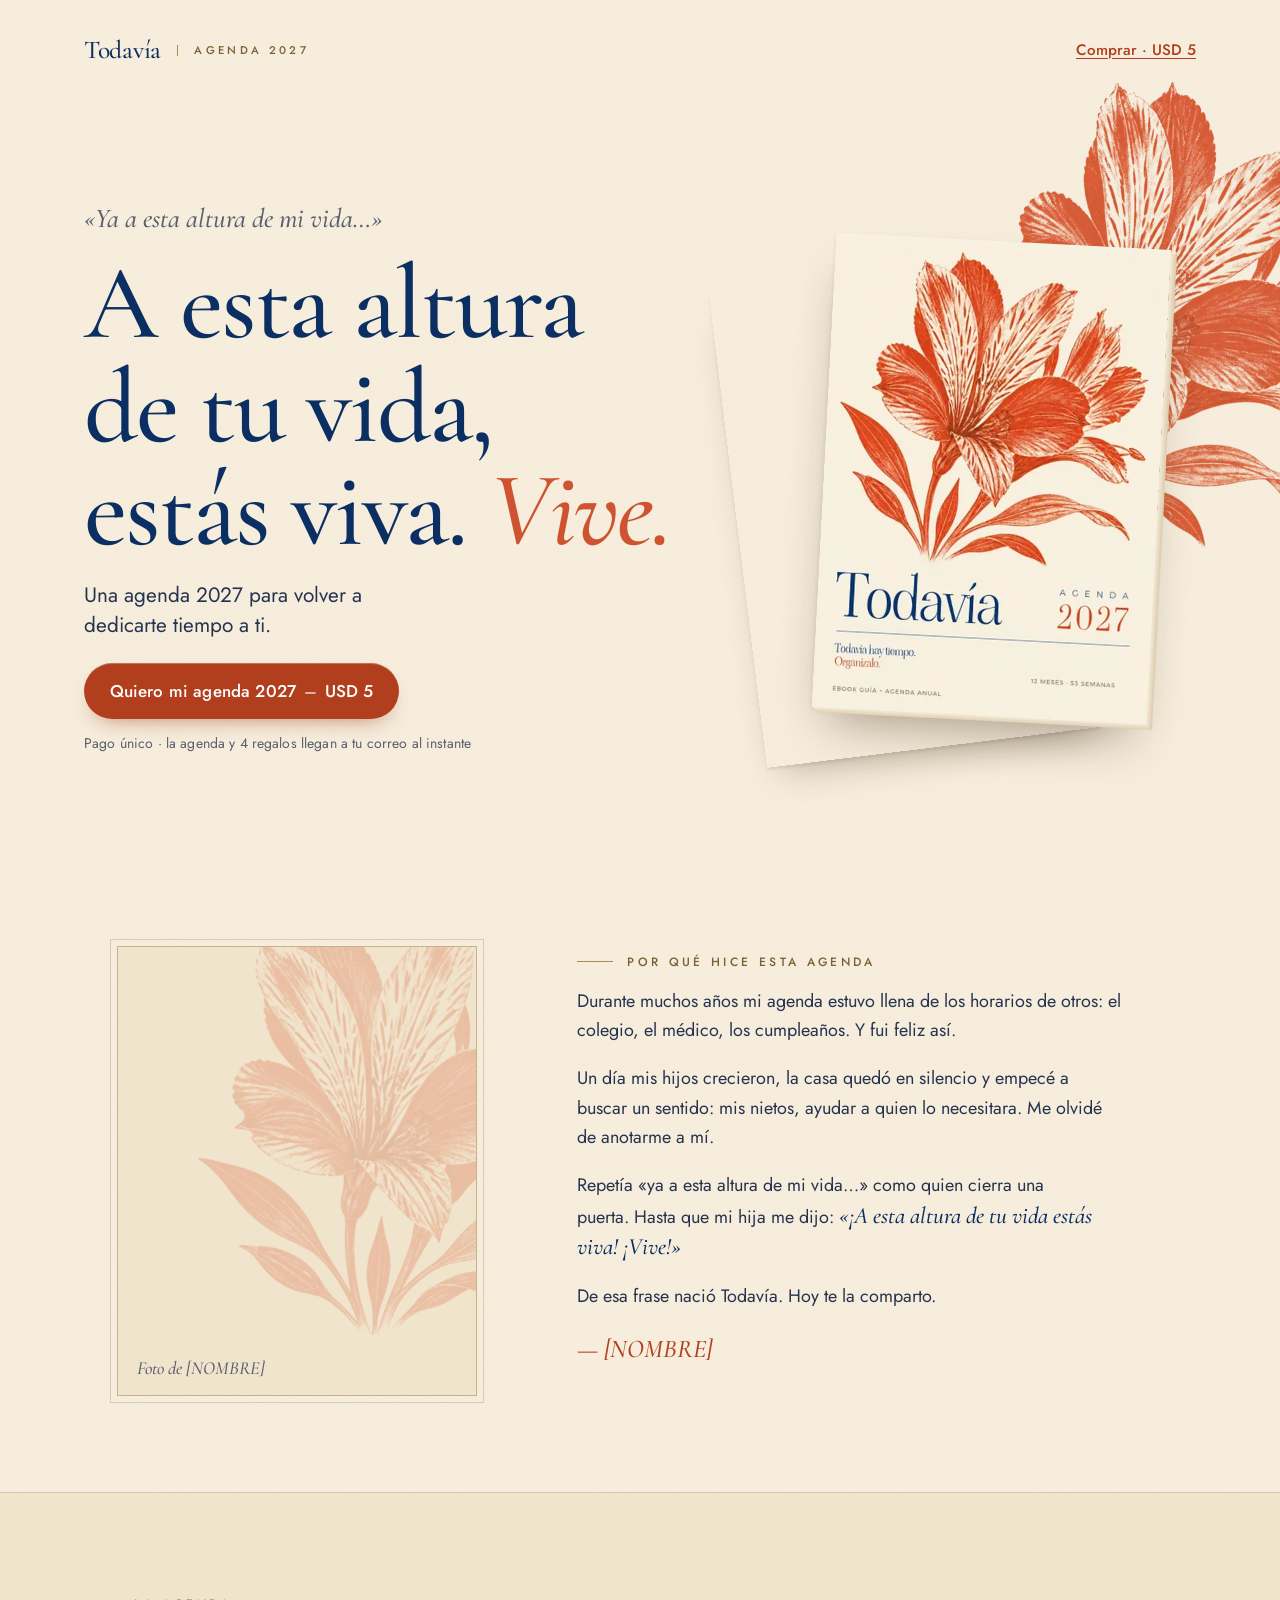
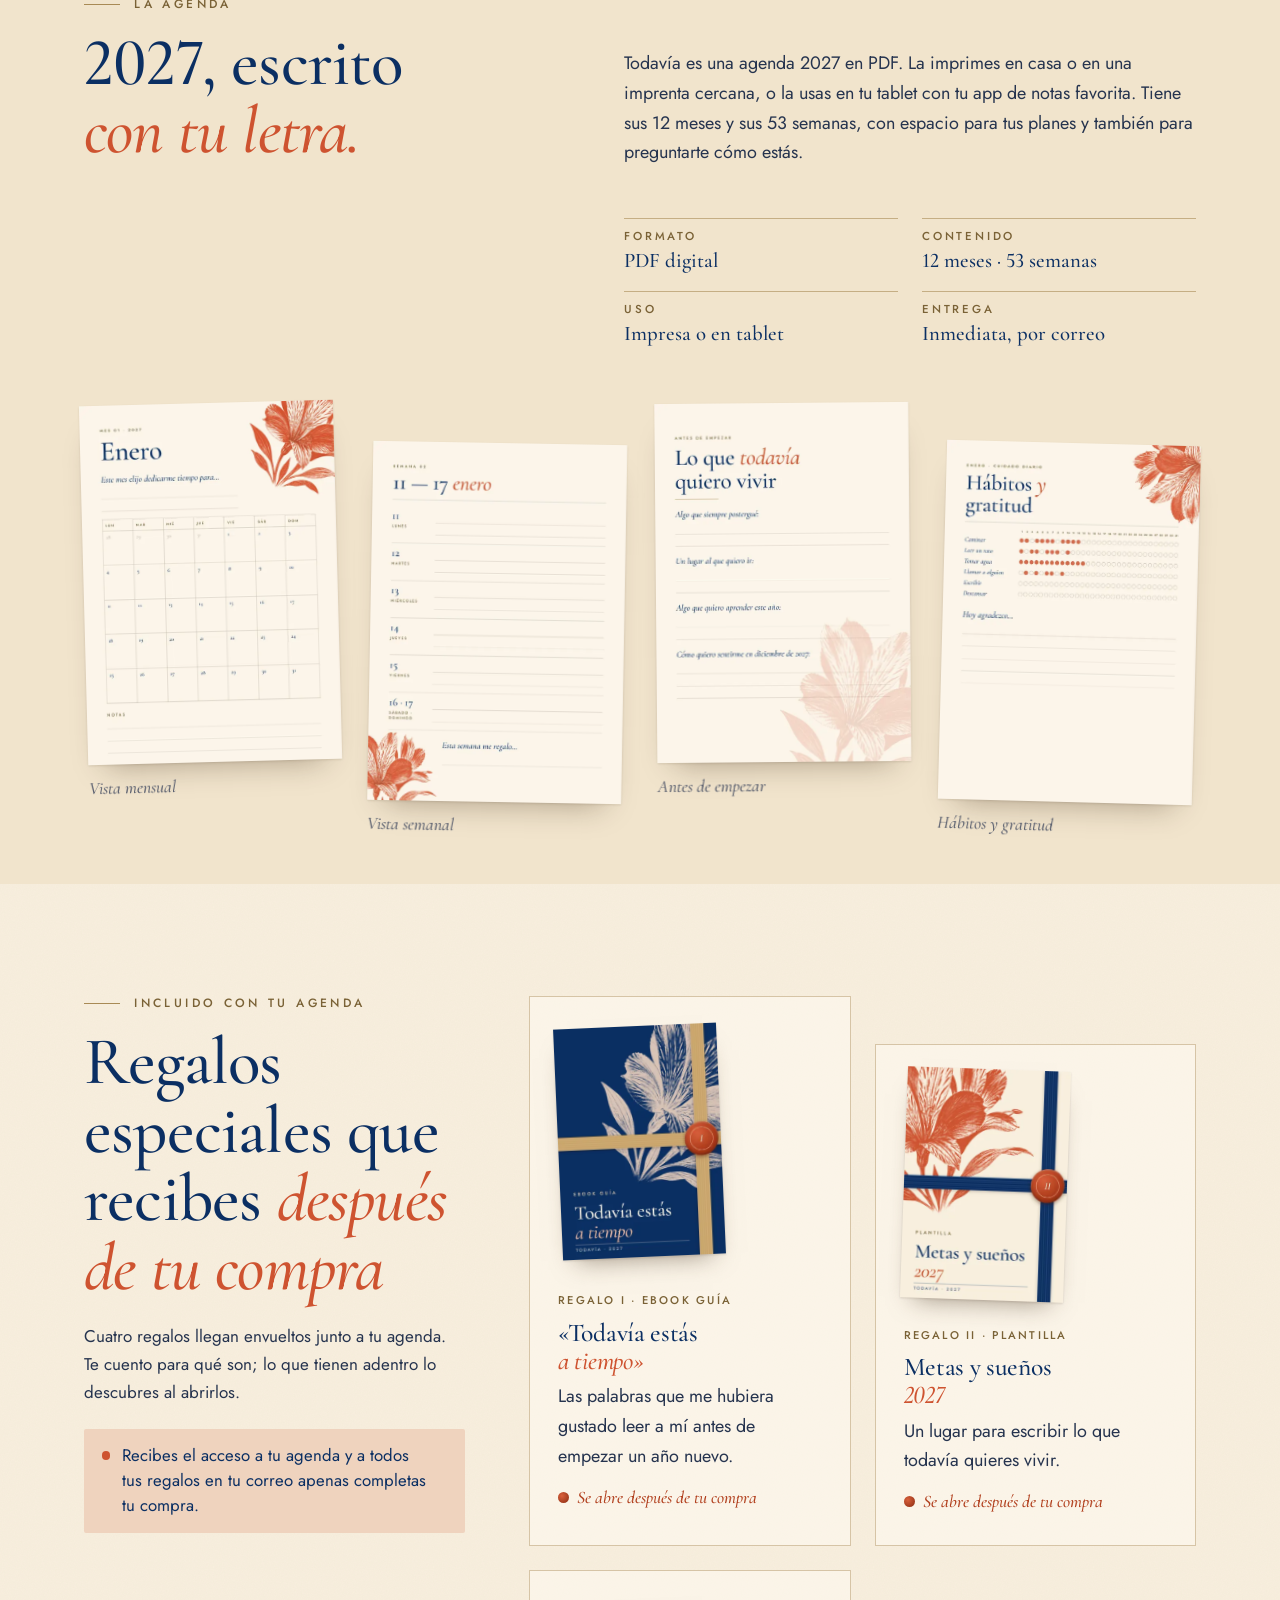
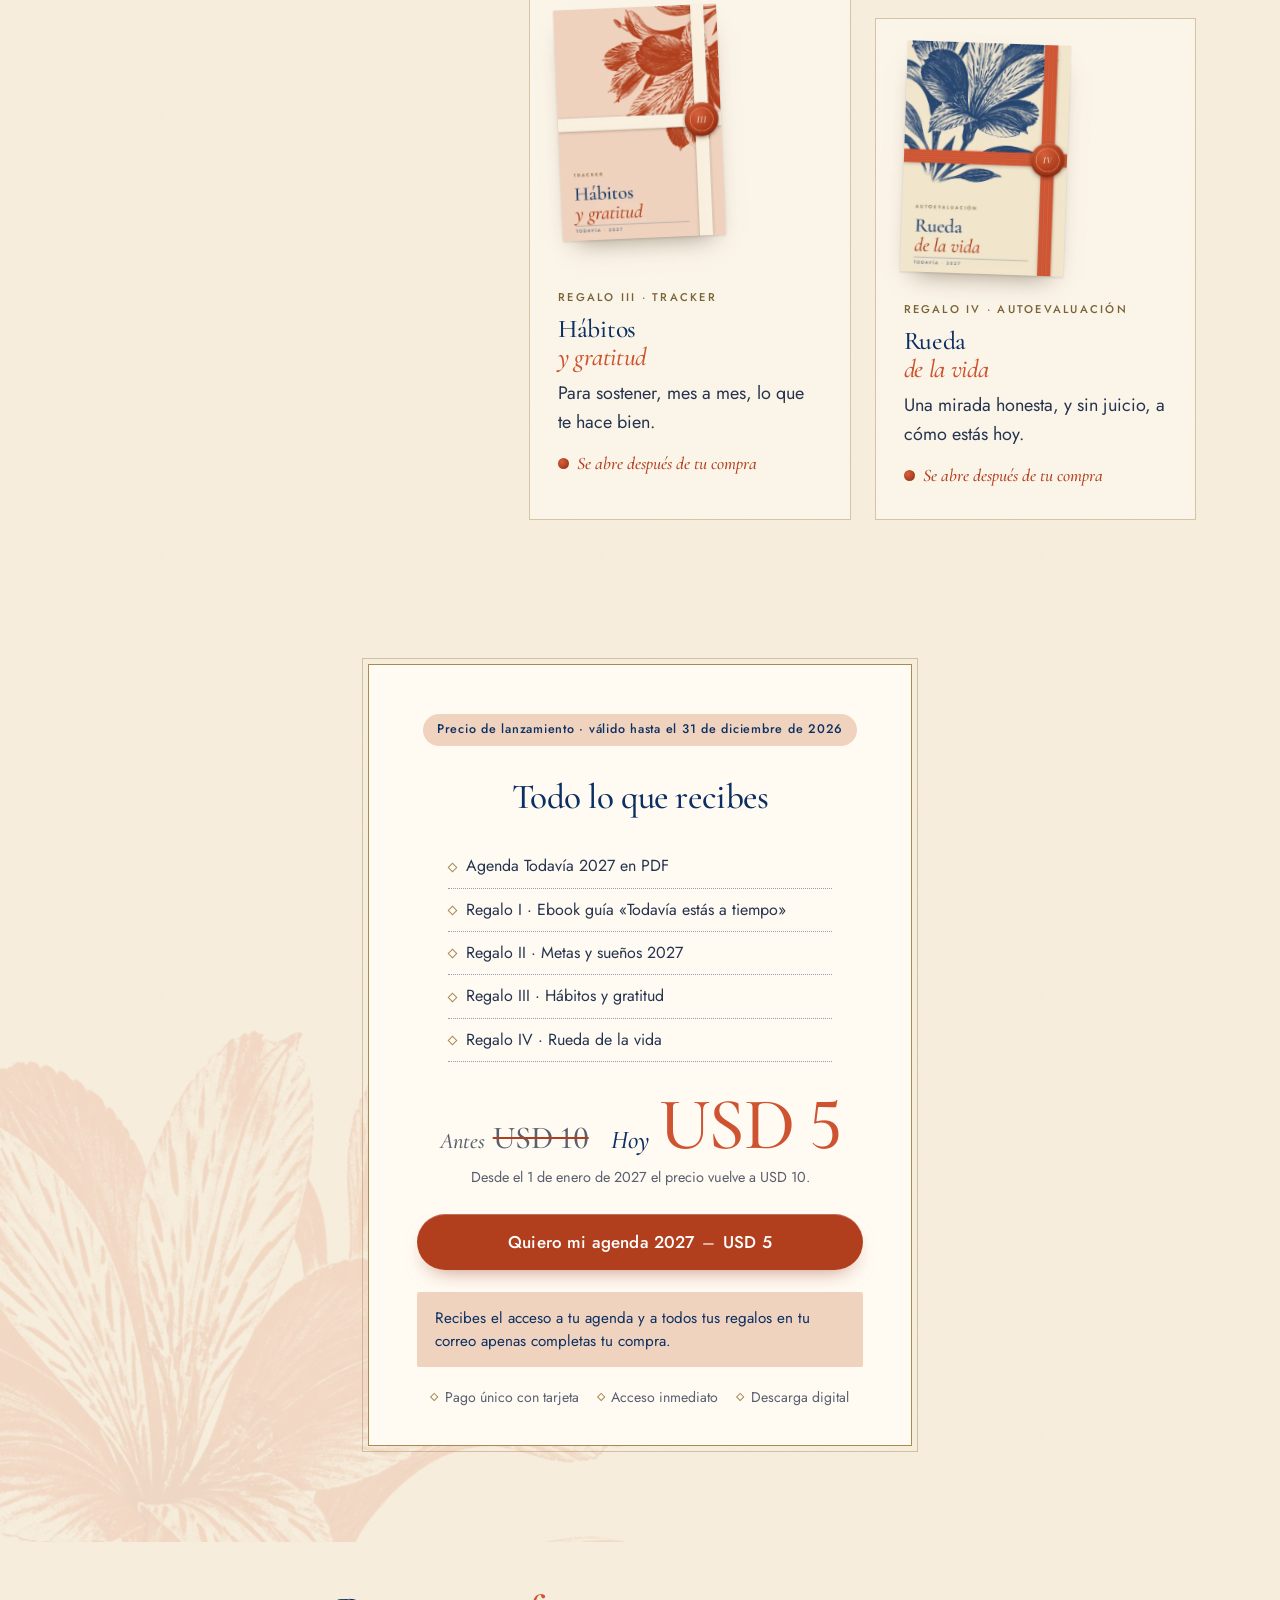
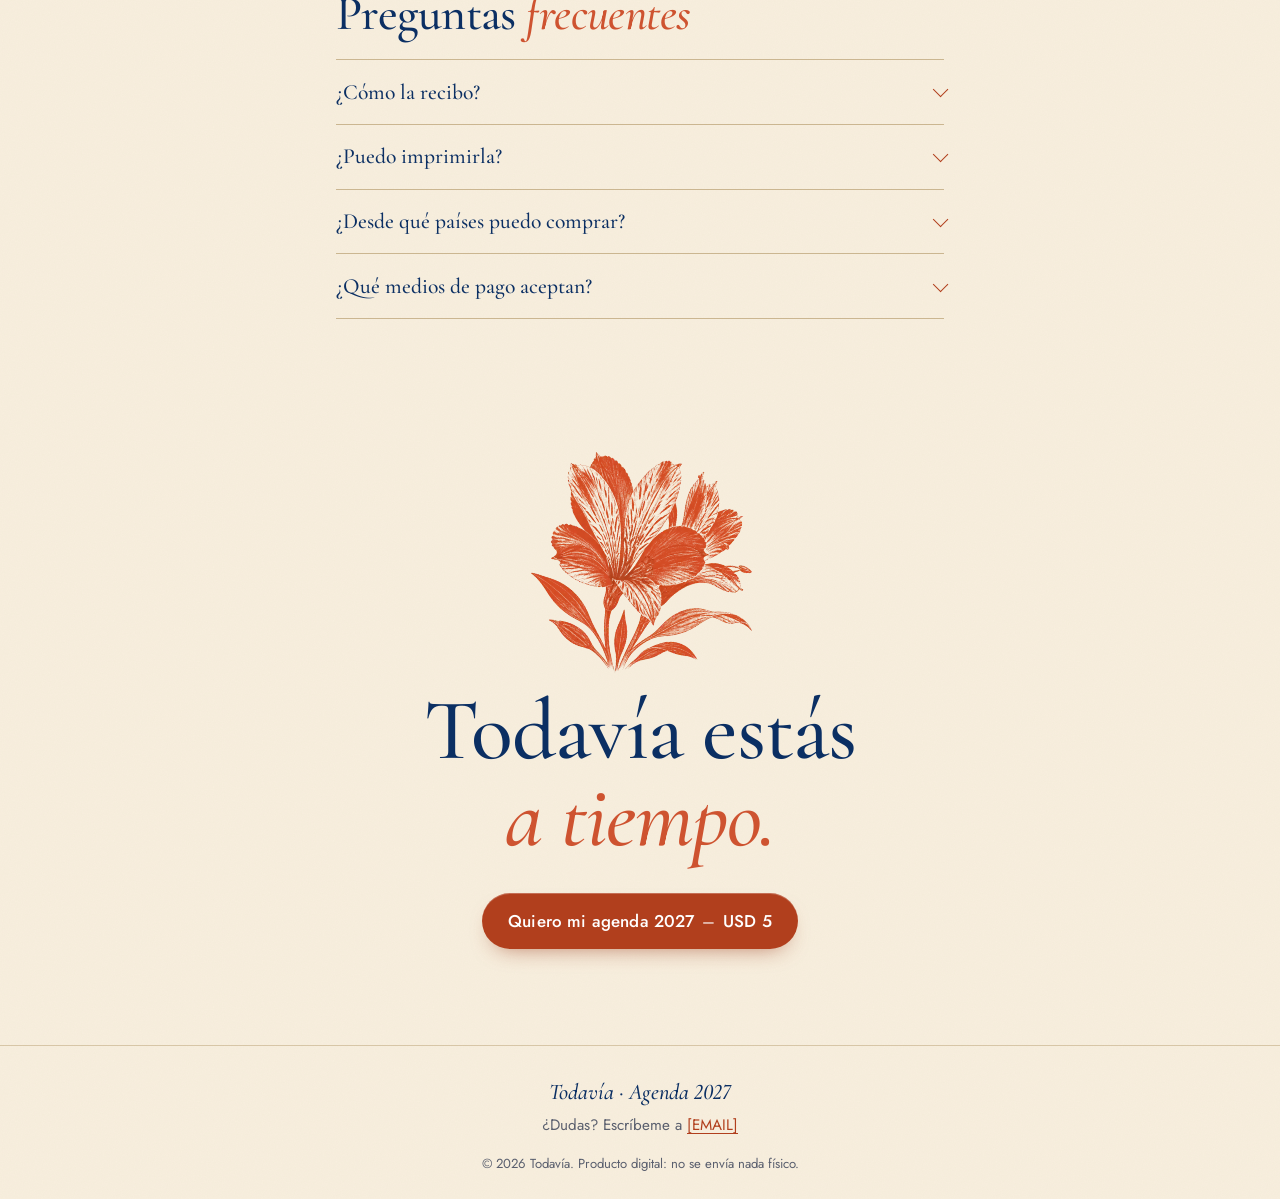
==== commit 2a817cc0: "Píxel de Meta, pago con tarjeta en Hotmart, URLs de spagency-studio y paso de UTM al checkout Co-Aut" ====
--- a/index.html
+++ b/index.html
@@ -5,7 +5,7 @@
 <meta name="viewport" content="width=device-width, initial-scale=1">
 <title>Todavía · Agenda 2027 en PDF para volver a dedicarte tiempo</title>
 <meta name="description" content="Agenda 2027 digital en PDF, imprimible o para tablet: 12 meses, 53 semanas y 4 regalos. Lanzamiento: USD 5 (antes USD 10) hasta el 31 de diciembre de 2026.">
-<link rel="canonical" href="https://USUARIO.github.io/todavia-landing/">
+<link rel="canonical" href="https://spagency-studio.github.io/todavia-landing/">
 <meta name="theme-color" content="#F8EFDE">
 
 <meta property="og:type" content="product">
@@ -13,8 +13,8 @@
 <meta property="og:site_name" content="Todavía">
 <meta property="og:title" content="Todavía · Agenda 2027 — A esta altura de tu vida, estás viva. Vive.">
 <meta property="og:description" content="Una agenda 2027 en PDF para volver a dedicarte tiempo a ti. Incluye 4 regalos. Antes USD 10, hoy USD 5.">
-<meta property="og:url" content="https://USUARIO.github.io/todavia-landing/">
-<meta property="og:image" content="https://USUARIO.github.io/todavia-landing/assets/og-todavia.jpg">
+<meta property="og:url" content="https://spagency-studio.github.io/todavia-landing/">
+<meta property="og:image" content="https://spagency-studio.github.io/todavia-landing/assets/og-todavia.jpg">
 <meta property="og:image:width" content="1200">
 <meta property="og:image:height" content="630">
 <meta property="og:image:alt" content="Portada de la agenda Todavía 2027 con una flor de alstroemeria en terracota">
@@ -27,10 +27,19 @@
 <link rel="preload" href="assets/fonts/jost-normal.woff2" as="font" type="font/woff2" crossorigin>
 <link rel="stylesheet" href="styles.css">
 
-<!-- META PIXEL
-     Pega aquí el código base de tu Píxel de Meta (el bloque <script> que te da el Administrador de eventos,
-     con fbq('init', 'TU_PIXEL_ID') y fbq('track', 'PageView')).
-     El evento InitiateCheckout ya se envía desde script.js en cada clic de compra. -->
+<!-- META PIXEL (ID 1166280795788019) -->
+<script>
+!function(f,b,e,v,n,t,s){if(f.fbq)return;n=f.fbq=function(){n.callMethod?
+n.callMethod.apply(n,arguments):n.queue.push(arguments)};if(!f._fbq)f._fbq=n;
+n.push=n;n.loaded=!0;n.version='2.0';n.queue=[];t=b.createElement(e);t.async=!0;
+t.src=v;s=b.getElementsByTagName(e)[0];s.parentNode.insertBefore(t,s)}(window,
+document,'script','https://connect.facebook.net/en_US/fbevents.js');
+fbq('init', '1166280795788019');
+fbq('track', 'PageView');
+fbq('track', 'ViewContent', { content_name: 'Todavía · Agenda 2027', content_ids: ['todavia-2027'], content_type: 'product', value: 5, currency: 'USD' });
+</script>
+<noscript><img height="1" width="1" style="display:none" alt="" src="https://www.facebook.com/tr?id=1166280795788019&ev=PageView&noscript=1"></noscript>
+<!-- /META PIXEL -->
 
 <script type="application/ld+json">
 {
@@ -38,7 +47,7 @@
   "@type": "Product",
   "name": "Todavía · Agenda 2027 (PDF)",
   "description": "Agenda 2027 digital en PDF, imprimible o para tablet, con 12 meses, 53 semanas y 4 regalos: ebook guía, plantilla de metas, tracker de hábitos y gratitud, y rueda de la vida.",
-  "image": "https://USUARIO.github.io/todavia-landing/assets/portada.jpg",
+  "image": "https://spagency-studio.github.io/todavia-landing/assets/portada.jpg",
   "brand": { "@type": "Brand", "name": "Todavía" },
   "offers": {
     "@type": "Offer",
@@ -46,7 +55,7 @@
     "priceCurrency": "USD",
     "priceValidUntil": "2026-12-31",
     "availability": "https://schema.org/InStock",
-    "url": "https://USUARIO.github.io/todavia-landing/"
+    "url": "https://spagency-studio.github.io/todavia-landing/"
   }
 }
 </script>
@@ -197,7 +206,7 @@
     <a class="btn btn-wide js-buy" href="#oferta" data-cta="offer">Quiero mi agenda 2027 <span class="btn-sep" aria-hidden="true">–</span> <span data-price>USD 5</span></a>
     <p class="delivery delivery-box">Recibes el acceso a tu agenda y a todos tus regalos en tu correo apenas completas tu compra.</p>
     <ul class="assurances">
-      <li>Pago único</li>
+      <li>Pago único con tarjeta</li>
       <li>Acceso inmediato</li>
       <li>Descarga digital</li>
     </ul>
@@ -216,11 +225,11 @@
   </details>
   <details name="faq">
     <summary>¿Desde qué países puedo comprar?</summary>
-    <p>Desde cualquier país. El precio está en dólares y tu banco hace la conversión a tu moneda local.</p>
+    <p>Desde cualquier país. El precio está en dólares: al pagar puedes ver el monto en tu moneda, o tu banco hace la conversión.</p>
   </details>
   <details name="faq">
     <summary>¿Qué medios de pago aceptan?</summary>
-    <p>[MEDIOS DE PAGO: por ejemplo, tarjeta de crédito o débito y PayPal, según tu plataforma de cobro]. El pago es seguro y se hace una sola vez.</p>
+    <p>Tarjeta de crédito o débito, en un solo pago al contado. El pago se procesa de forma segura en Hotmart.</p>
   </details>
 </section>
 
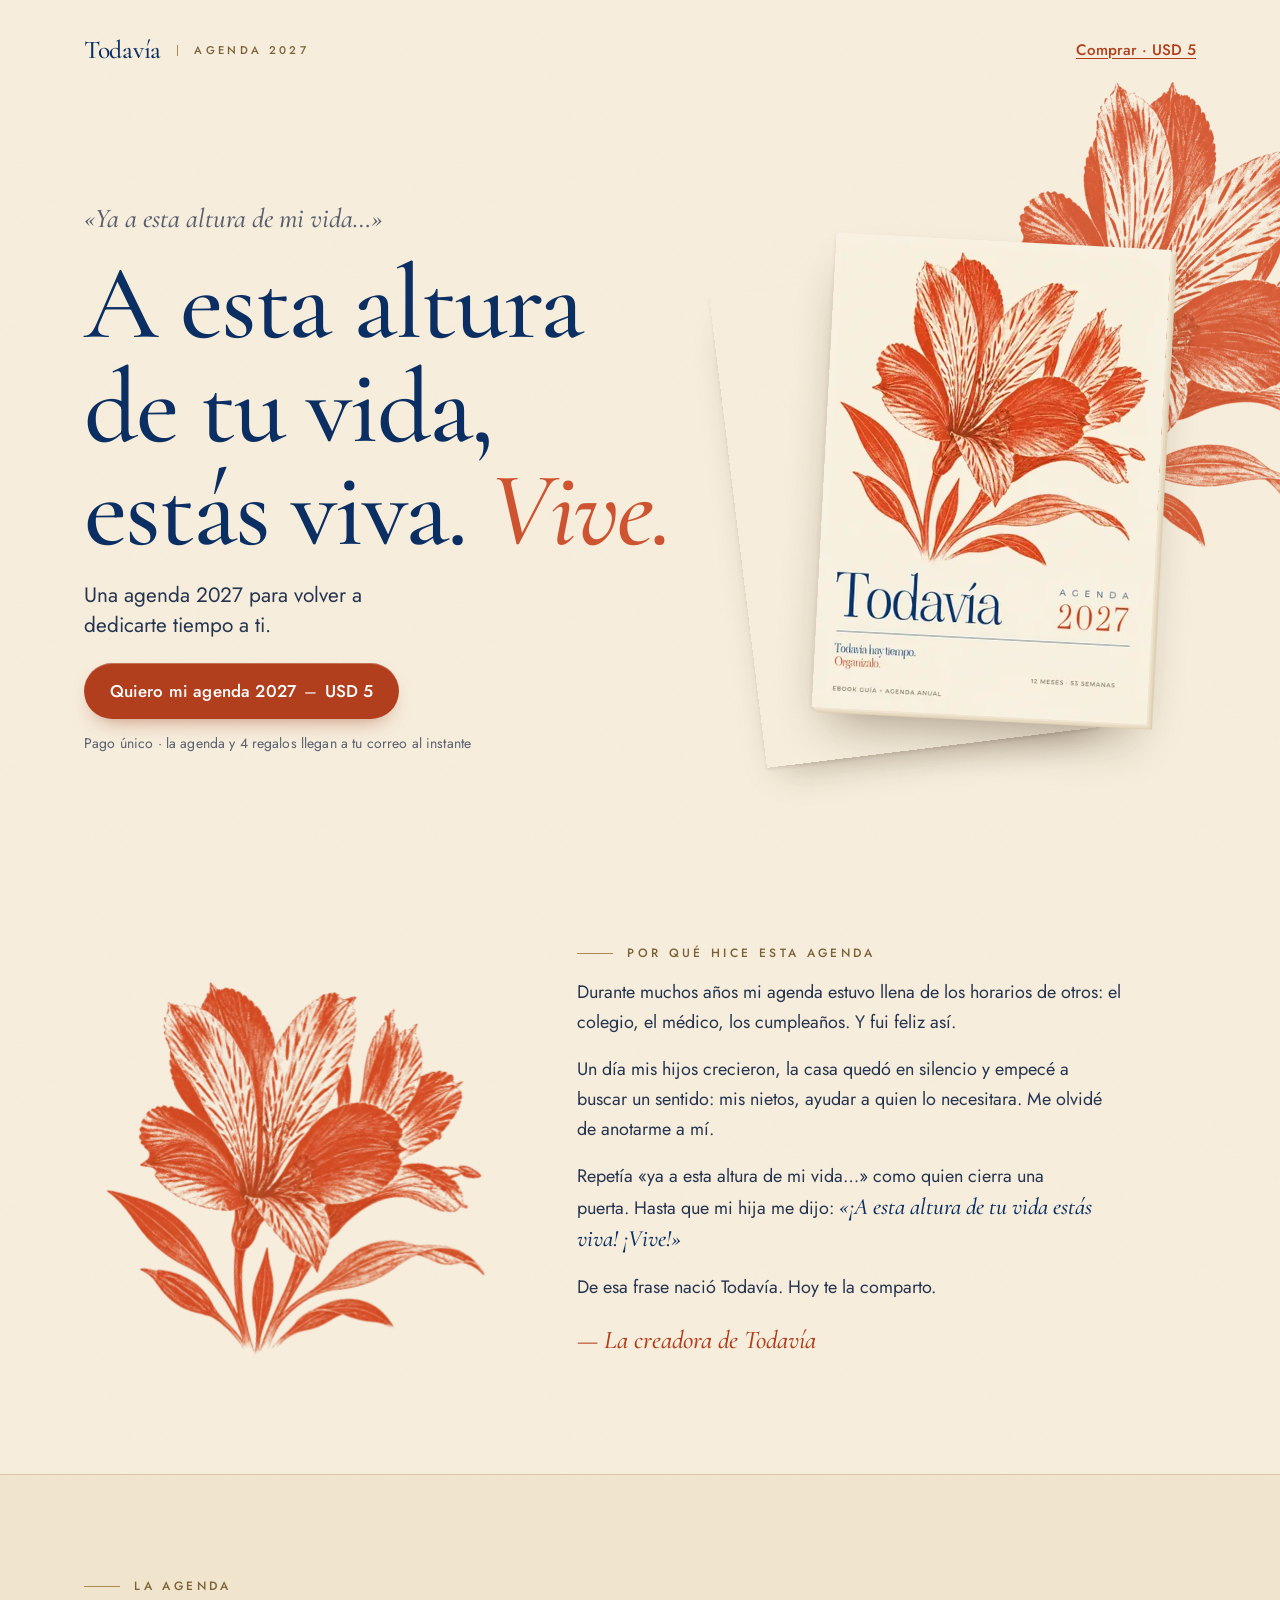
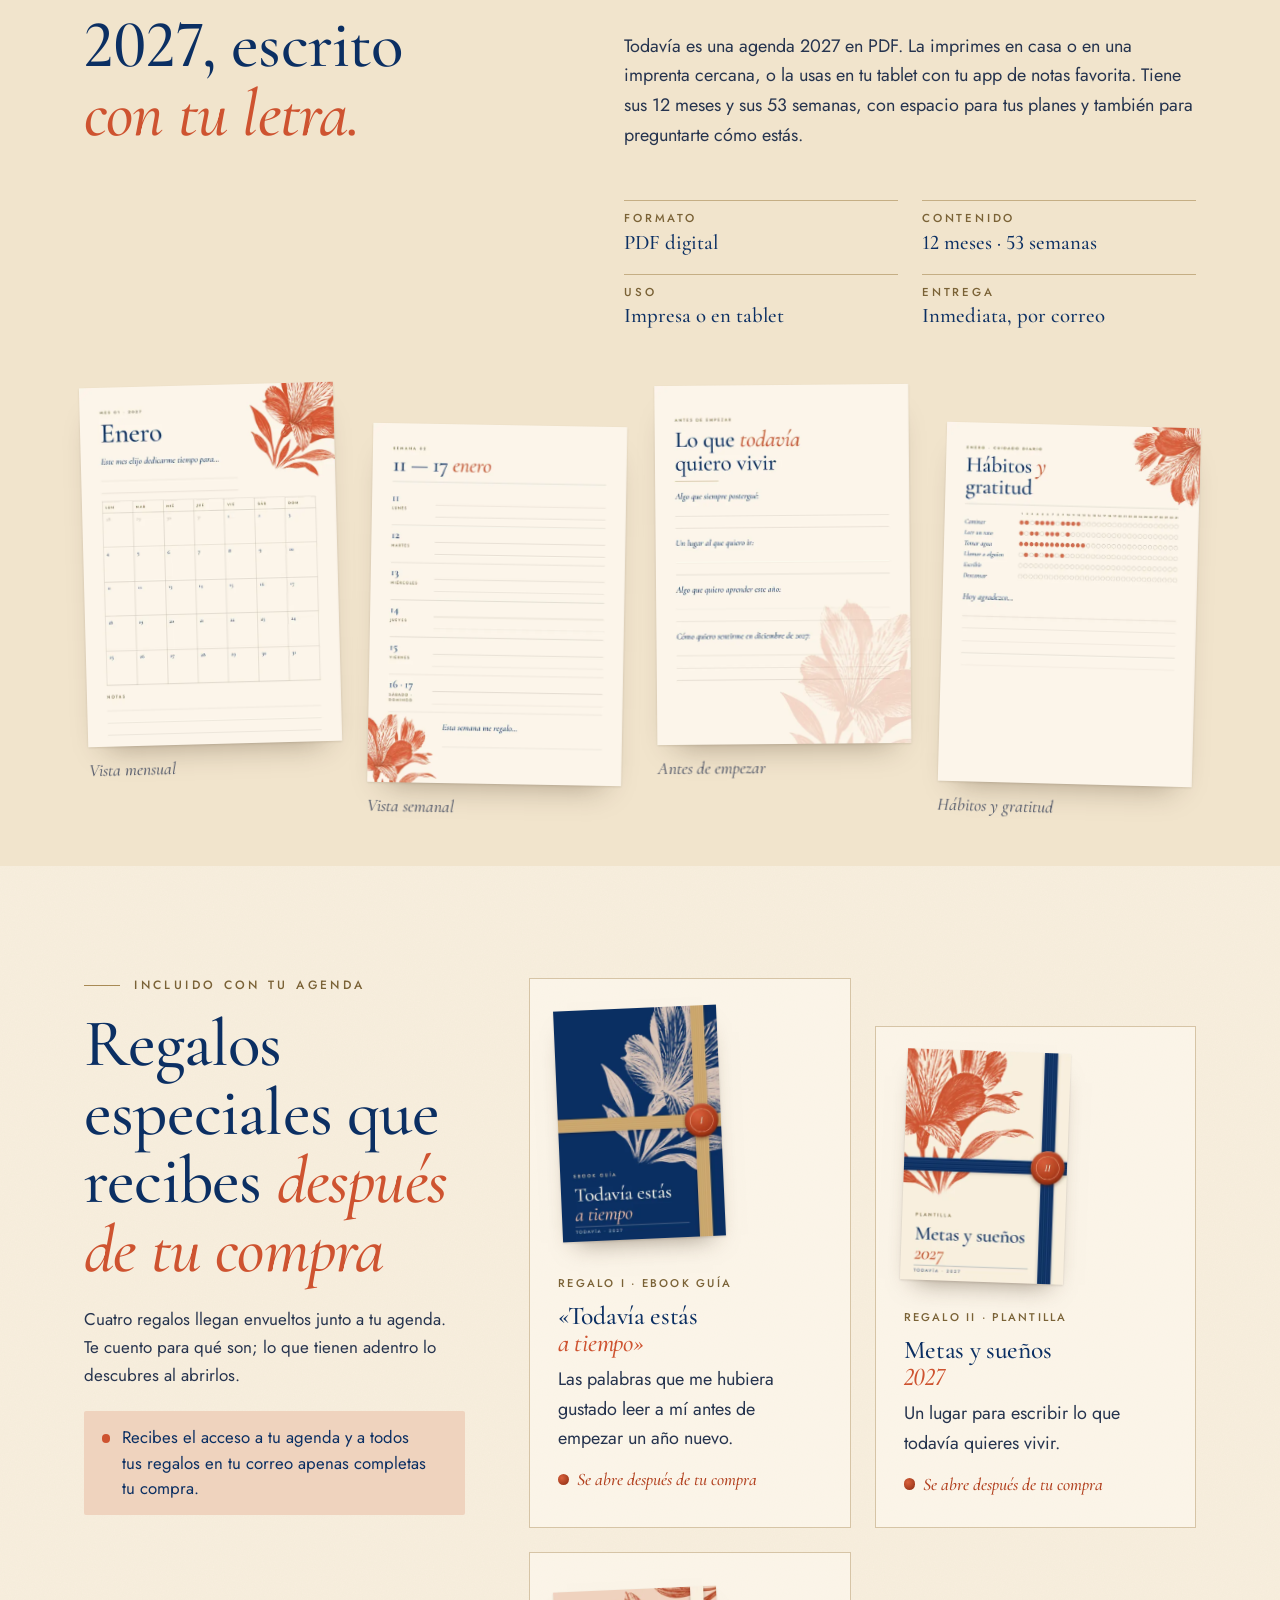
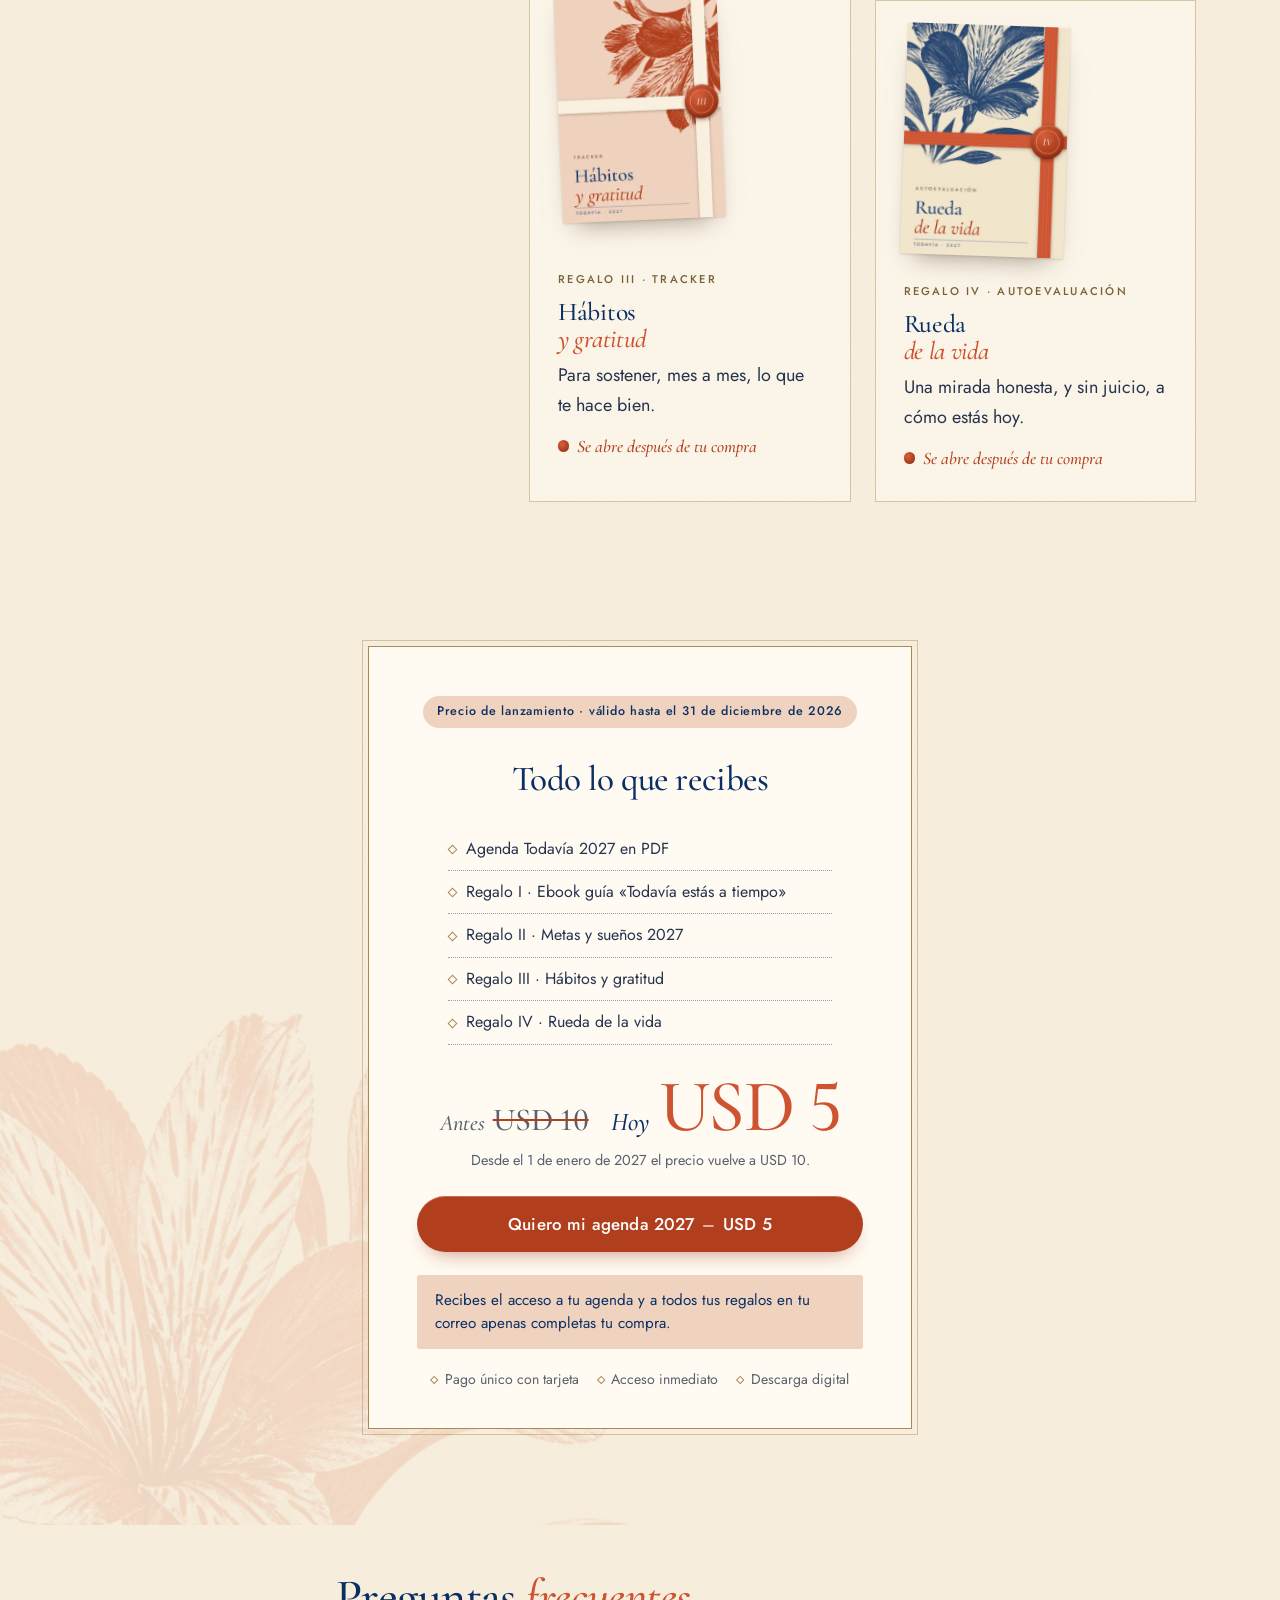
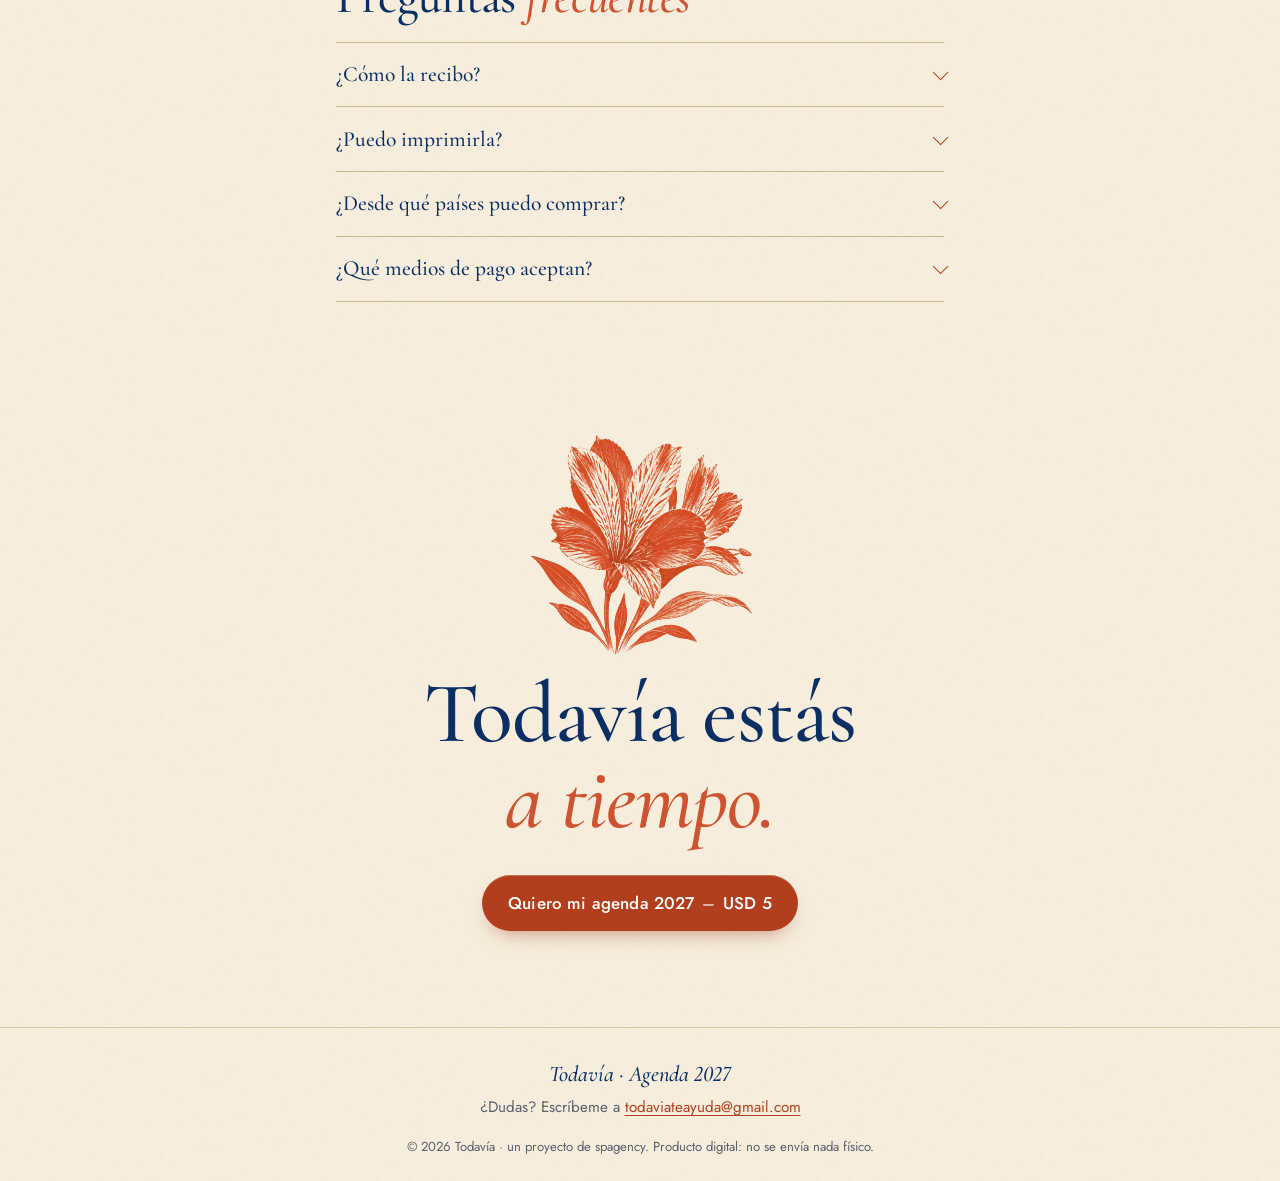
==== commit e46fdedd: "Historia sin foto, firma anónima y correo de contacto Co-Authored-By: Claude Opus 5.5 <noreply@anthr" ====
--- a/index.html
+++ b/index.html
@@ -98,12 +98,8 @@
 </section>
 
 <section class="story" aria-labelledby="story-title">
-  <figure class="story-photo">
-    <!-- Reemplaza este bloque por: <img src="assets/foto-creadora.webp" width="480" height="600" alt="[NOMBRE], creadora de Todavía" loading="lazy"> -->
-    <div class="photo-slot" role="img" aria-label="Espacio para la foto de [NOMBRE]">
-      <img src="assets/flor-440.webp" width="440" height="442" alt="" loading="lazy" decoding="async">
-      <span>Foto de [NOMBRE]</span>
-    </div>
+  <figure class="story-art" aria-hidden="true">
+    <img src="assets/flor-440.webp" srcset="assets/flor-440.webp 440w, assets/flor-800.webp 800w" sizes="(min-width: 960px) 30vw, 60vw" width="440" height="442" alt="" loading="lazy" decoding="async">
   </figure>
   <div class="story-text">
     <h2 class="kicker" id="story-title">Por qué hice esta agenda</h2>
@@ -111,7 +107,7 @@
     <p>Un día mis hijos crecieron, la casa quedó en silencio y empecé a buscar un sentido: mis nietos, ayudar a quien lo necesitara. Me olvidé de anotarme a mí.</p>
     <p>Repetía «ya a esta altura de mi vida…» como quien cierra una puerta. Hasta que mi hija me dijo: <em>«¡A esta altura de tu vida estás viva! ¡Vive!»</em></p>
     <p>De esa frase nació <span translate="no">Todavía</span>. Hoy te la comparto.</p>
-    <p class="signature">— [NOMBRE]</p>
+    <p class="signature">— La creadora de <span translate="no">Todavía</span></p>
   </div>
 </section>
 
@@ -243,8 +239,8 @@
 
 <footer class="foot">
   <p class="foot-mark"><span translate="no">Todavía</span> · Agenda 2027</p>
-  <p>¿Dudas? Escríbeme a <a href="mailto:[EMAIL]">[EMAIL]</a></p>
-  <p class="foot-small">© 2026 Todavía. Producto digital: no se envía nada físico.</p>
+  <p>¿Dudas? Escríbeme a <a href="mailto:todaviateayuda@gmail.com">todaviateayuda@gmail.com</a></p>
+  <p class="foot-small">© 2026 <span translate="no">Todavía</span> · un proyecto de spagency. Producto digital: no se envía nada físico.</p>
 </footer>
 
 <div class="sticky-buy" data-sticky aria-hidden="true">
--- a/styles.css
+++ b/styles.css
@@ -174,16 +174,8 @@
   padding: 4.5rem var(--gutter) 3.5rem;
   display: grid; gap: 2.25rem;
 }
-.story-photo { margin: 0; width: 70%; max-width: 360px; }
-.photo-slot {
-  position: relative; aspect-ratio: 4 / 5; overflow: hidden;
-  background: var(--papel-2);
-  border: 1px solid rgba(168, 138, 85, .55);
-  outline: 1px solid rgba(168, 138, 85, .35); outline-offset: 6px;
-  display: grid; place-items: end start;
-}
-.photo-slot img { position: absolute; width: 120%; max-width: none; right: -40%; top: -10%; opacity: .25; transform: rotate(-12deg); }
-.photo-slot span { position: relative; font: italic 500 1.15rem var(--serif); color: var(--suave); padding: 1rem 1.2rem; }
+.story-art { margin: 0 0 -1rem auto; width: 62%; max-width: 380px; }
+.story-art img { transform: rotate(-10deg); }
 .story-text { max-width: 34rem; font-size: 1.125rem; }
 .story-text p em { font-family: var(--serif); font-size: 1.3em; line-height: 1.3; color: var(--tinta); }
 .signature { font: italic 500 1.6rem/1 var(--serif); color: var(--cta); margin-top: 1.5rem; }
@@ -328,7 +320,7 @@
   .gift-list { grid-template-columns: 1fr 1fr; }
   .gift-list .gift:nth-child(even) { margin-top: 3rem; }
   .story { grid-template-columns: minmax(0, 5fr) minmax(0, 7fr); align-items: center; }
-  .story-photo { width: 100%; }
+  .story-art { width: 100%; margin: 0; }
 }
 
 /* ---------- escritorio ---------- */
@@ -347,7 +339,7 @@
   .mock { width: 74%; margin-left: 18%; }
 
   .story { padding-top: 6rem; padding-bottom: 6rem; grid-template-columns: minmax(0, 4fr) minmax(0, 6fr); gap: 5rem; }
-  .story-photo { margin-left: 8%; }
+  .story-art { margin-left: 4%; }
 
   .product { padding-top: 6.5rem; }
   .product-head { display: grid; grid-template-columns: minmax(0, 5fr) minmax(0, 6fr); column-gap: 4rem; }
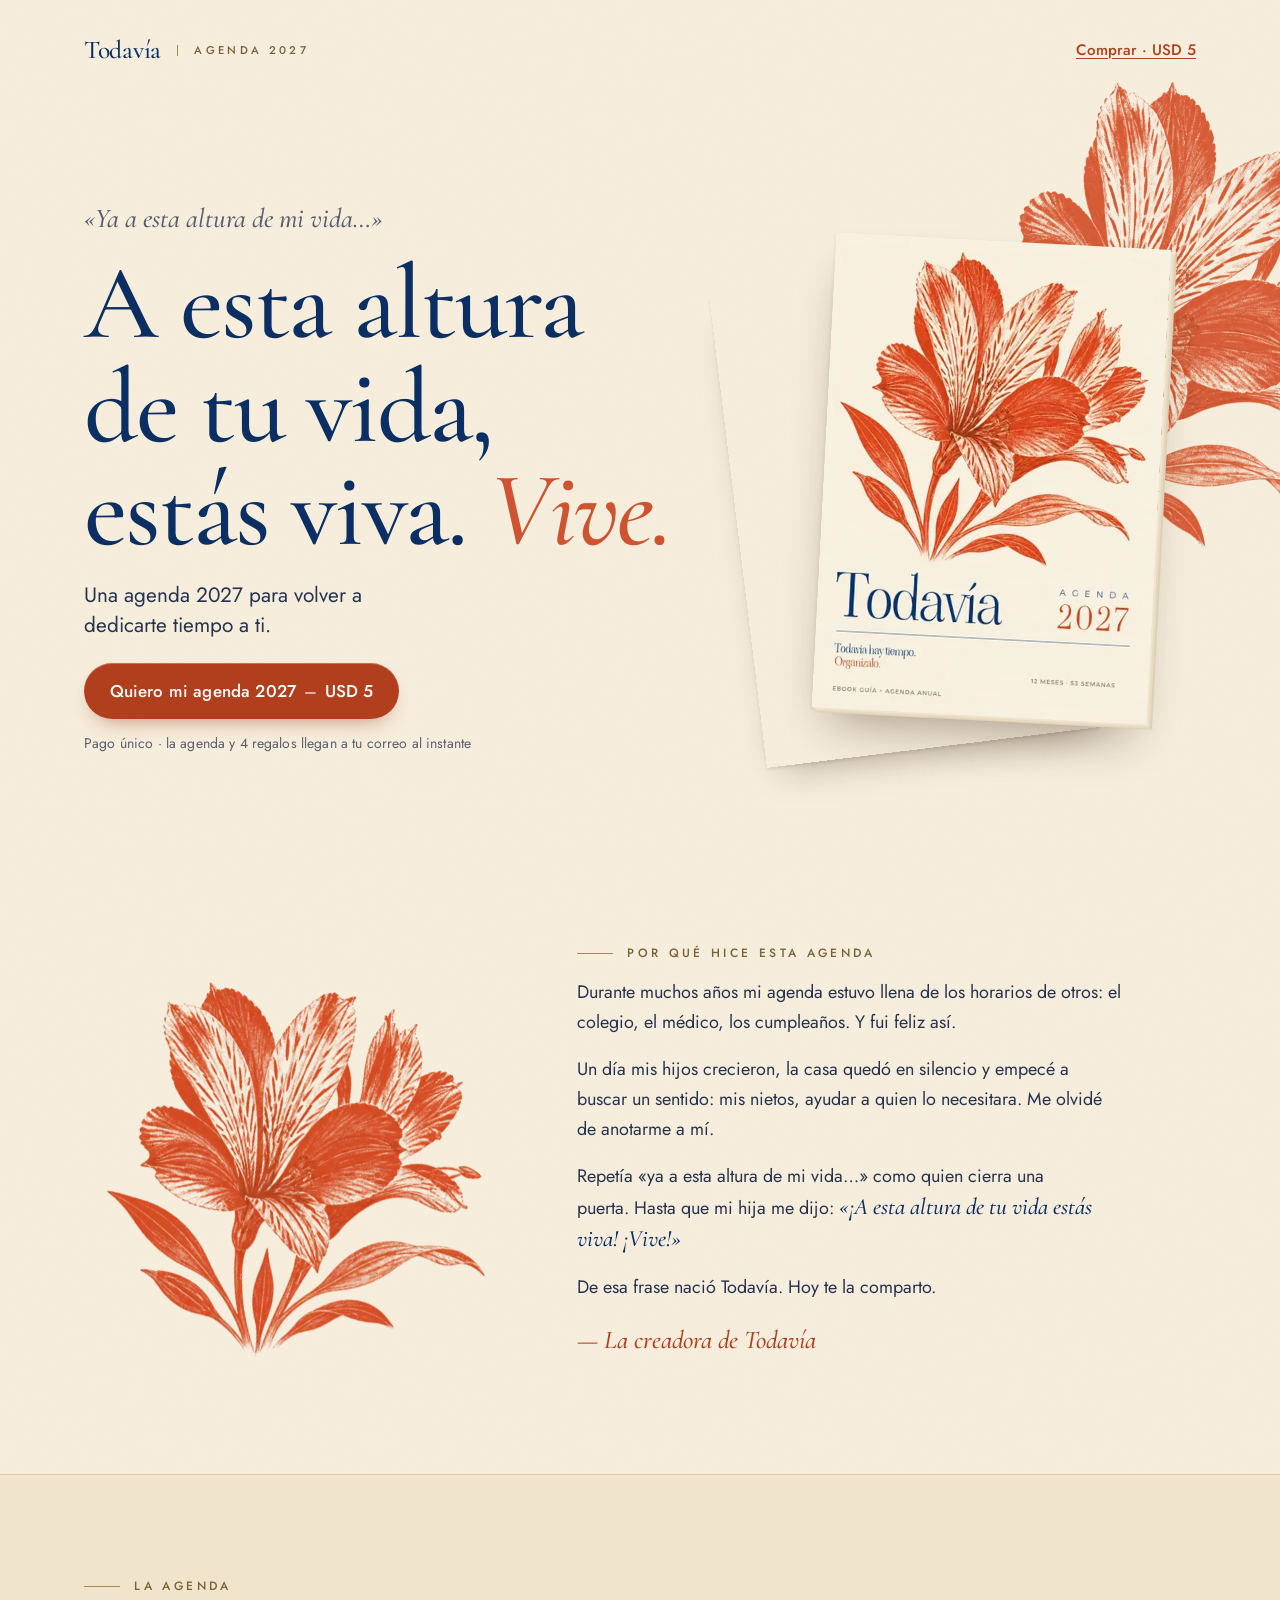
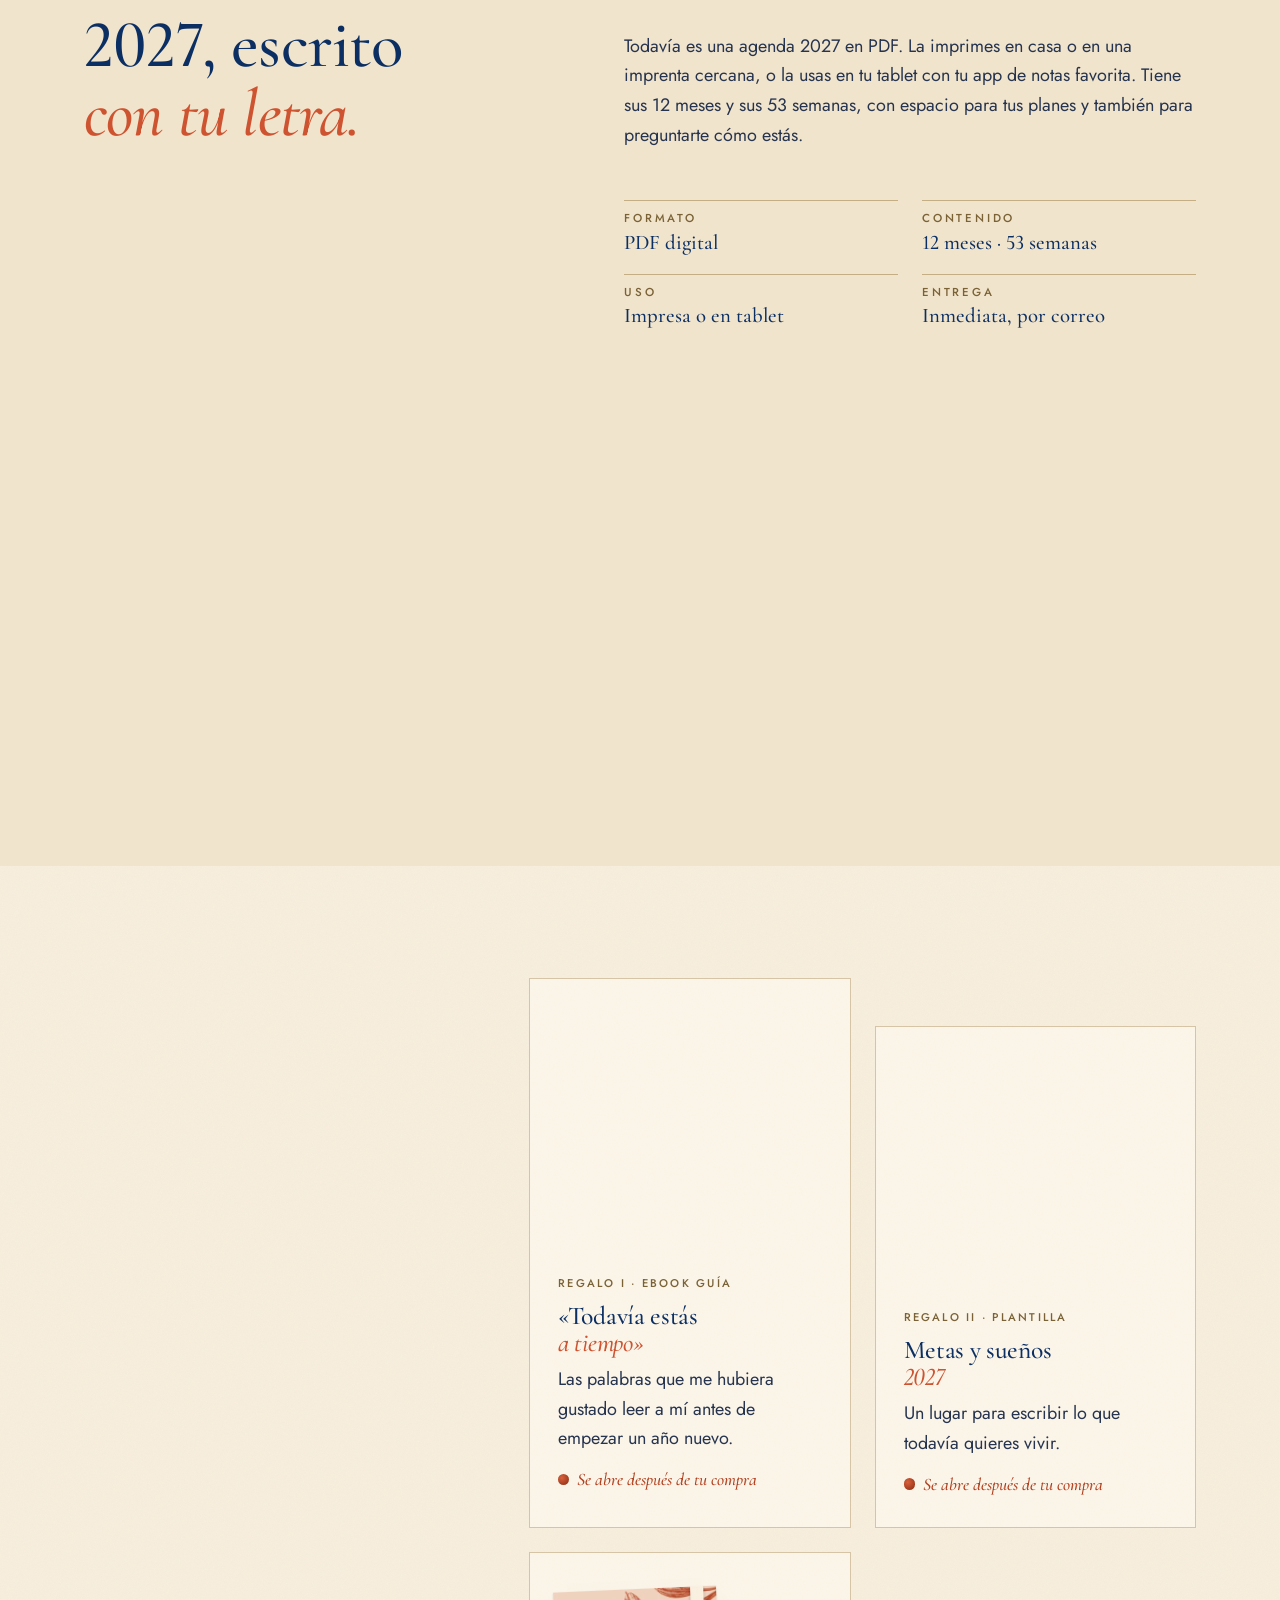
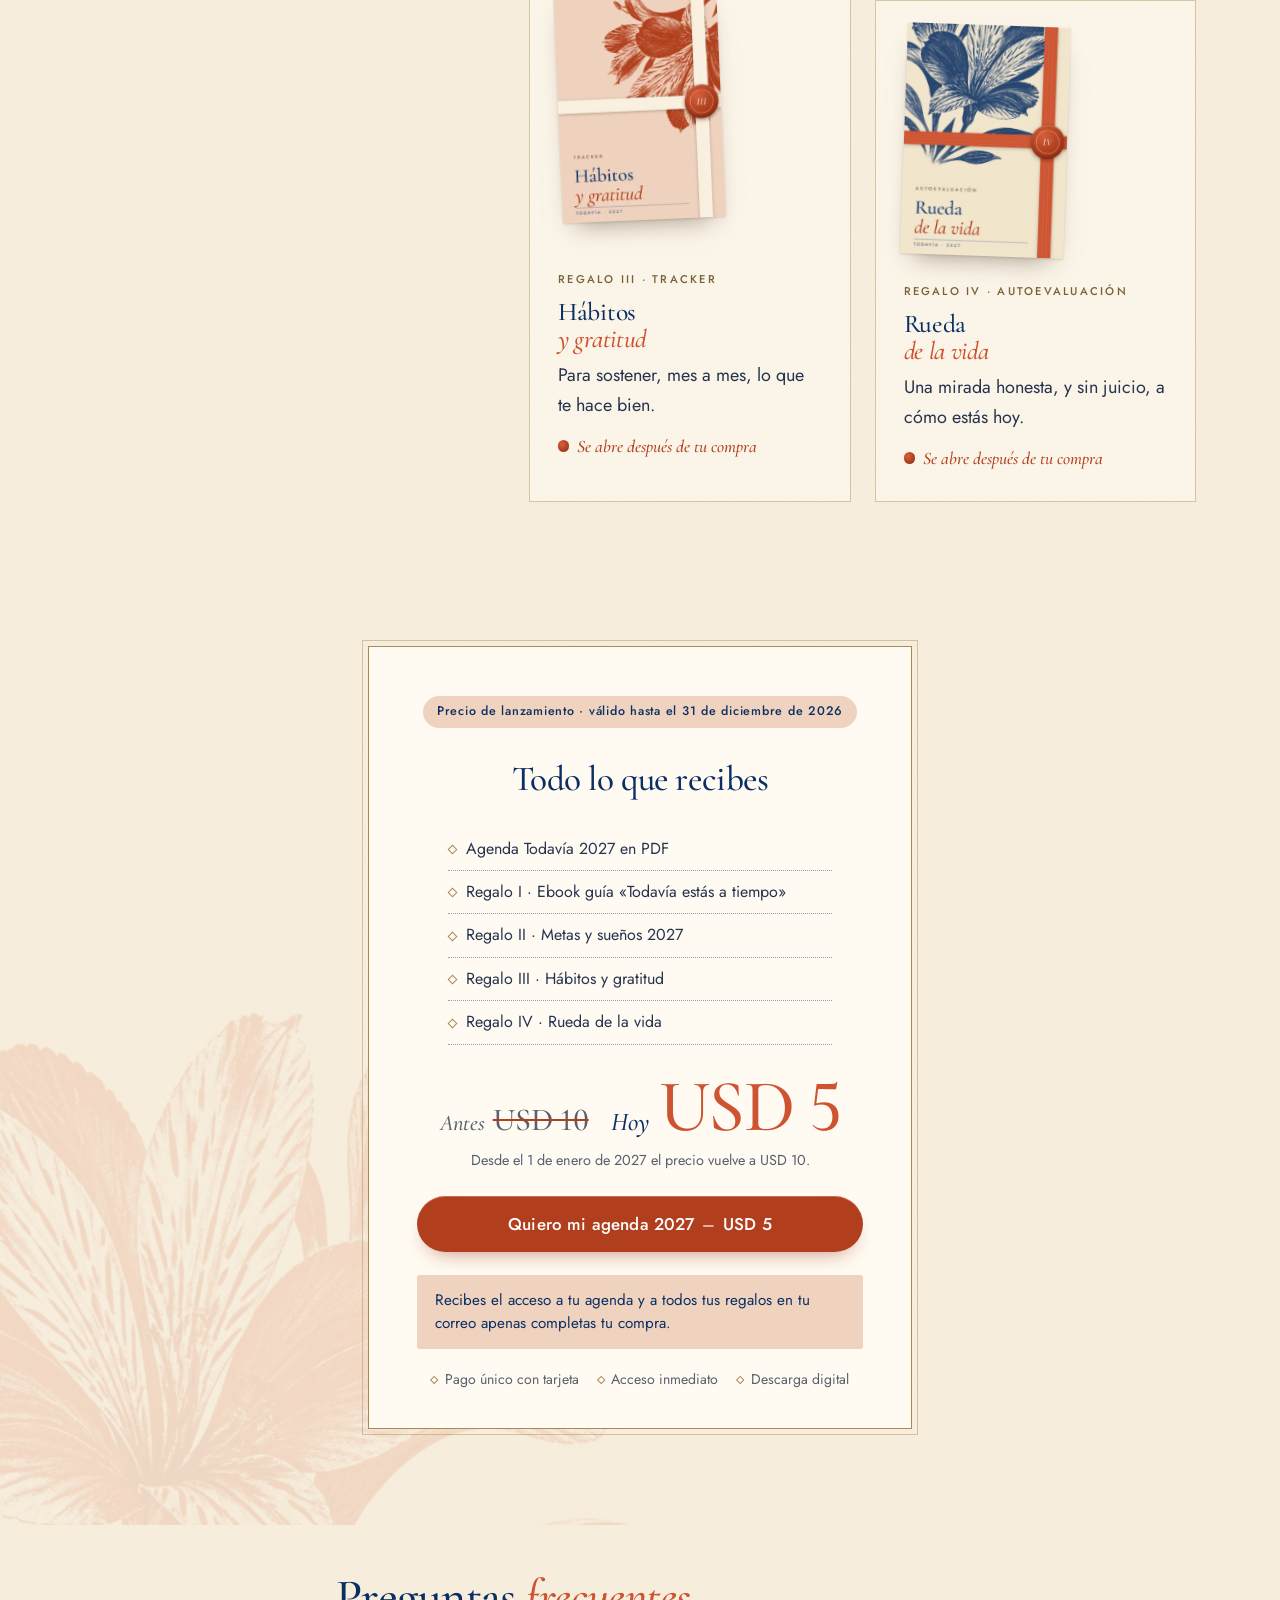
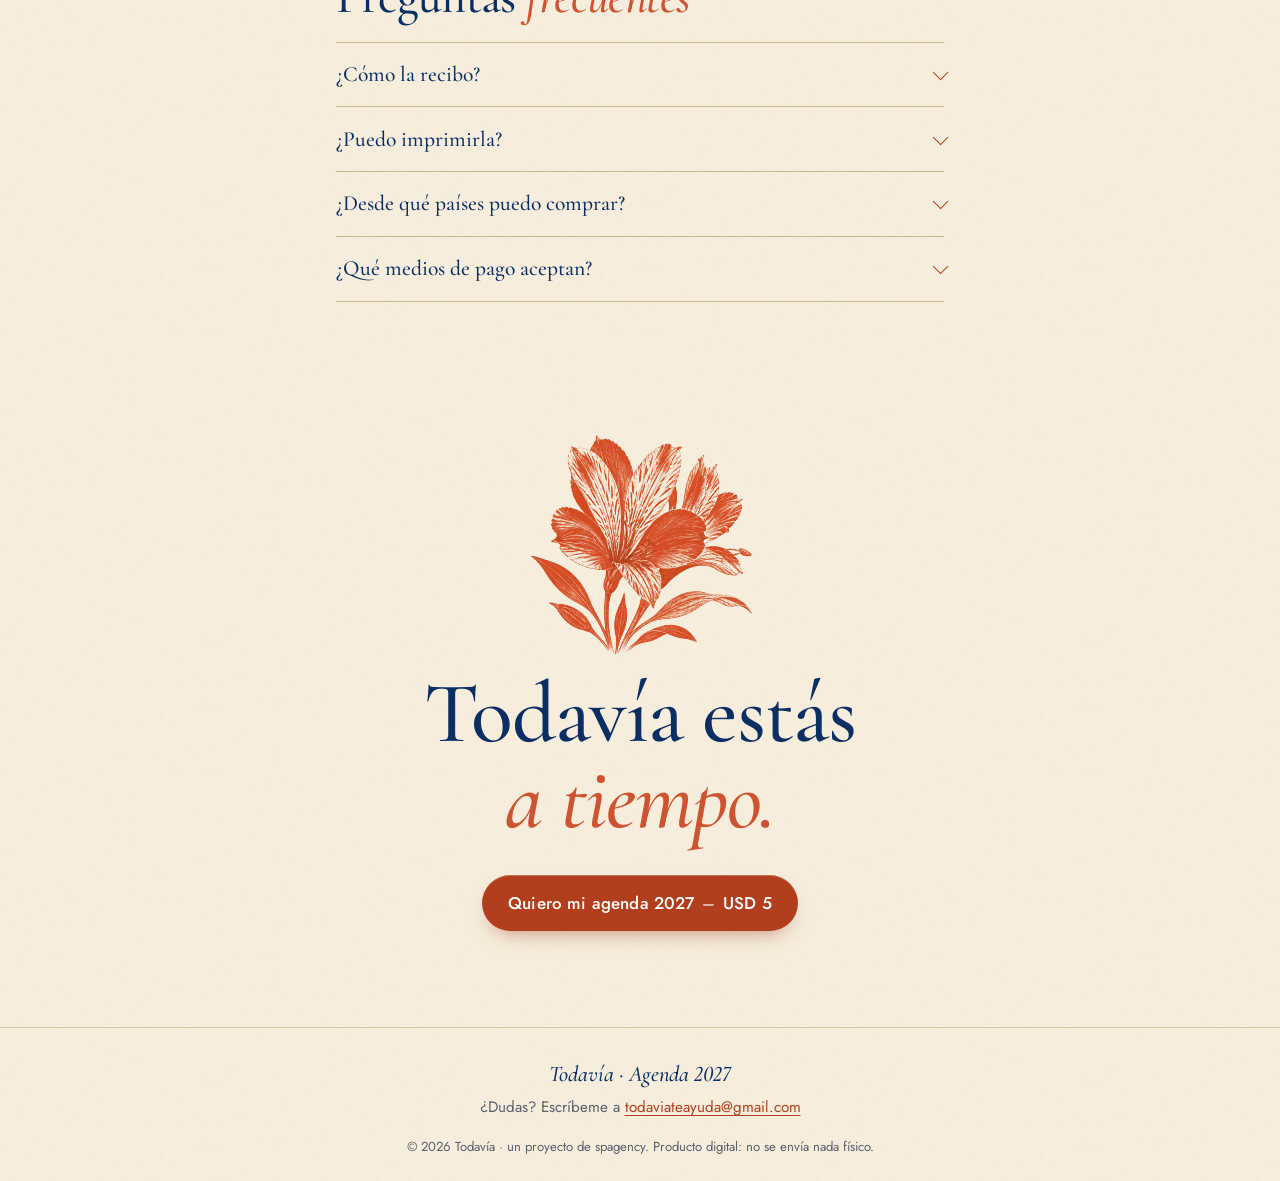
==== commit cf11e3b9: "Botones de compra con link directo a Hotmart; se quita el widget de checkout Co-Authored-By: Claude " ====
--- a/index.html
+++ b/index.html
@@ -25,7 +25,7 @@
 
 <link rel="preload" href="assets/fonts/cormorant-normal.woff2" as="font" type="font/woff2" crossorigin>
 <link rel="preload" href="assets/fonts/jost-normal.woff2" as="font" type="font/woff2" crossorigin>
-<link rel="stylesheet" href="styles.css">
+<link rel="stylesheet" href="styles.css?v=4">
 
 <!-- META PIXEL (ID 1166280795788019) -->
 <script>
@@ -59,7 +59,7 @@
   }
 }
 </script>
-<script src="script.js" defer></script>
+<script src="script.js?v=4" defer></script>
 </head>
 <body>
 <a class="skip" href="#contenido">Saltar al contenido</a>
@@ -67,7 +67,7 @@
 <header class="top">
   <a class="wordmark" href="#" translate="no" aria-label="Todavía, inicio">Todavía</a>
   <span class="top-meta">Agenda 2027</span>
-  <a class="top-buy js-buy" href="#oferta" data-cta="header">Comprar · <span data-price>USD 5</span></a>
+  <a class="top-buy js-buy" href="https://pay.hotmart.com/E108516743S?off=3mddami5" data-cta="header">Comprar · <span data-price>USD 5</span></a>
 </header>
 
 <main id="contenido">
@@ -83,7 +83,7 @@
     </h1>
     <p class="hero-sub">Una agenda 2027 para volver a dedicarte tiempo a ti.</p>
     <div class="hero-cta">
-      <a class="btn js-buy" href="#oferta" data-cta="hero">Quiero mi agenda 2027 <span class="btn-sep" aria-hidden="true">–</span> <span data-price>USD 5</span></a>
+      <a class="btn js-buy" href="https://pay.hotmart.com/E108516743S?off=3mddami5" data-cta="hero">Quiero mi agenda 2027 <span class="btn-sep" aria-hidden="true">–</span> <span data-price>USD 5</span></a>
       <p class="microcopy">Pago único · la agenda y 4 regalos llegan a tu correo al instante</p>
     </div>
   </div>
@@ -199,7 +199,7 @@
       <p class="price"><span class="price-label" data-launch>Hoy</span> <span class="price-num" data-price-big>USD 5</span></p>
     </div>
     <p class="after" data-after>Desde el 1 de enero de 2027 el precio vuelve a USD 10.</p>
-    <a class="btn btn-wide js-buy" href="#oferta" data-cta="offer">Quiero mi agenda 2027 <span class="btn-sep" aria-hidden="true">–</span> <span data-price>USD 5</span></a>
+    <a class="btn btn-wide js-buy" href="https://pay.hotmart.com/E108516743S?off=3mddami5" data-cta="offer">Quiero mi agenda 2027 <span class="btn-sep" aria-hidden="true">–</span> <span data-price>USD 5</span></a>
     <p class="delivery delivery-box">Recibes el acceso a tu agenda y a todos tus regalos en tu correo apenas completas tu compra.</p>
     <ul class="assurances">
       <li>Pago único con tarjeta</li>
@@ -232,7 +232,7 @@
 <section class="closing" aria-labelledby="closing-title">
   <img class="closing-flower" src="assets/flor-440.webp" width="440" height="442" alt="" loading="lazy" decoding="async">
   <h2 id="closing-title">Todavía estás <em>a tiempo.</em></h2>
-  <a class="btn js-buy" href="#oferta" data-cta="closing">Quiero mi agenda 2027 <span class="btn-sep" aria-hidden="true">–</span> <span data-price>USD 5</span></a>
+  <a class="btn js-buy" href="https://pay.hotmart.com/E108516743S?off=3mddami5" data-cta="closing">Quiero mi agenda 2027 <span class="btn-sep" aria-hidden="true">–</span> <span data-price>USD 5</span></a>
 </section>
 
 </main>
@@ -245,7 +245,7 @@
 
 <div class="sticky-buy" data-sticky aria-hidden="true">
   <div class="sticky-info"><span class="sticky-name">Agenda 2027</span><span class="sticky-price" data-price>USD 5</span></div>
-  <a class="btn btn-small js-buy" href="#oferta" data-cta="sticky" tabindex="-1">Quiero mi agenda</a>
+  <a class="btn btn-small js-buy" href="https://pay.hotmart.com/E108516743S?off=3mddami5" data-cta="sticky" tabindex="-1">Quiero mi agenda</a>
 </div>
 </body>
 </html>
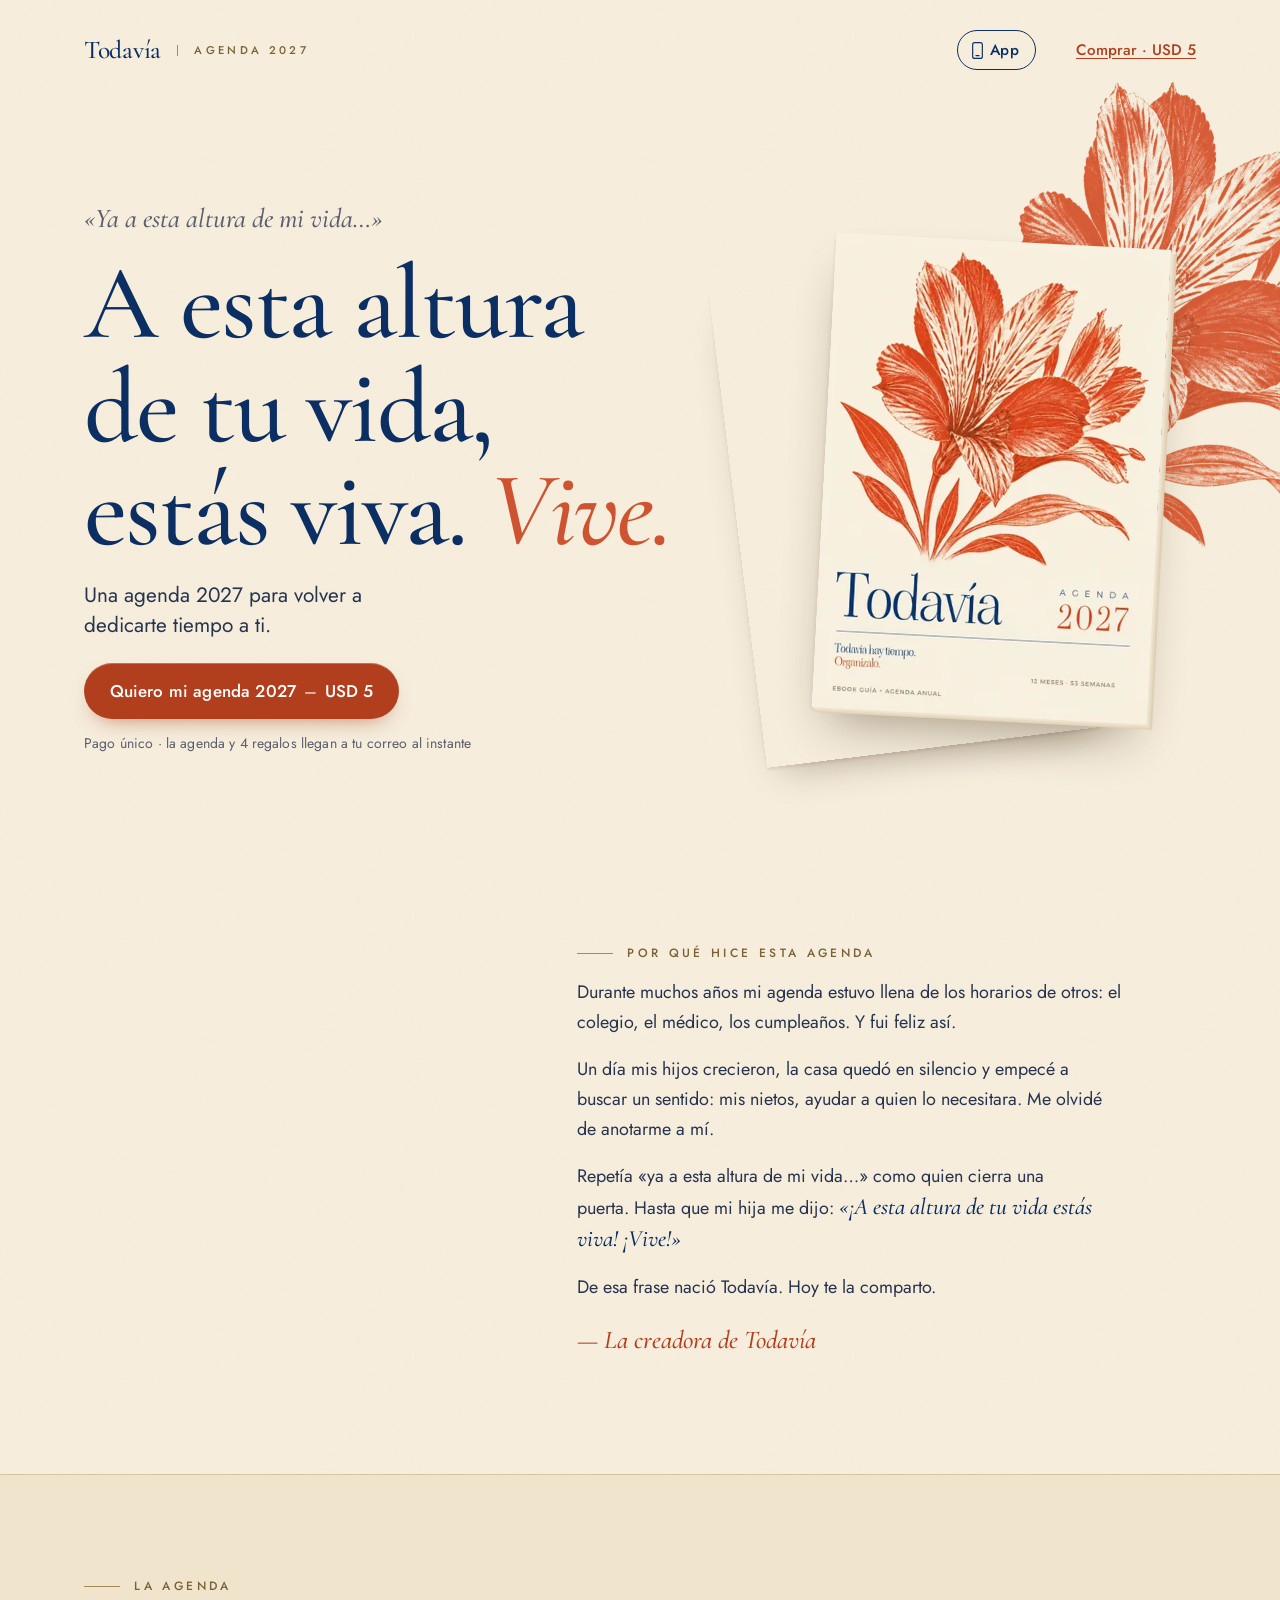
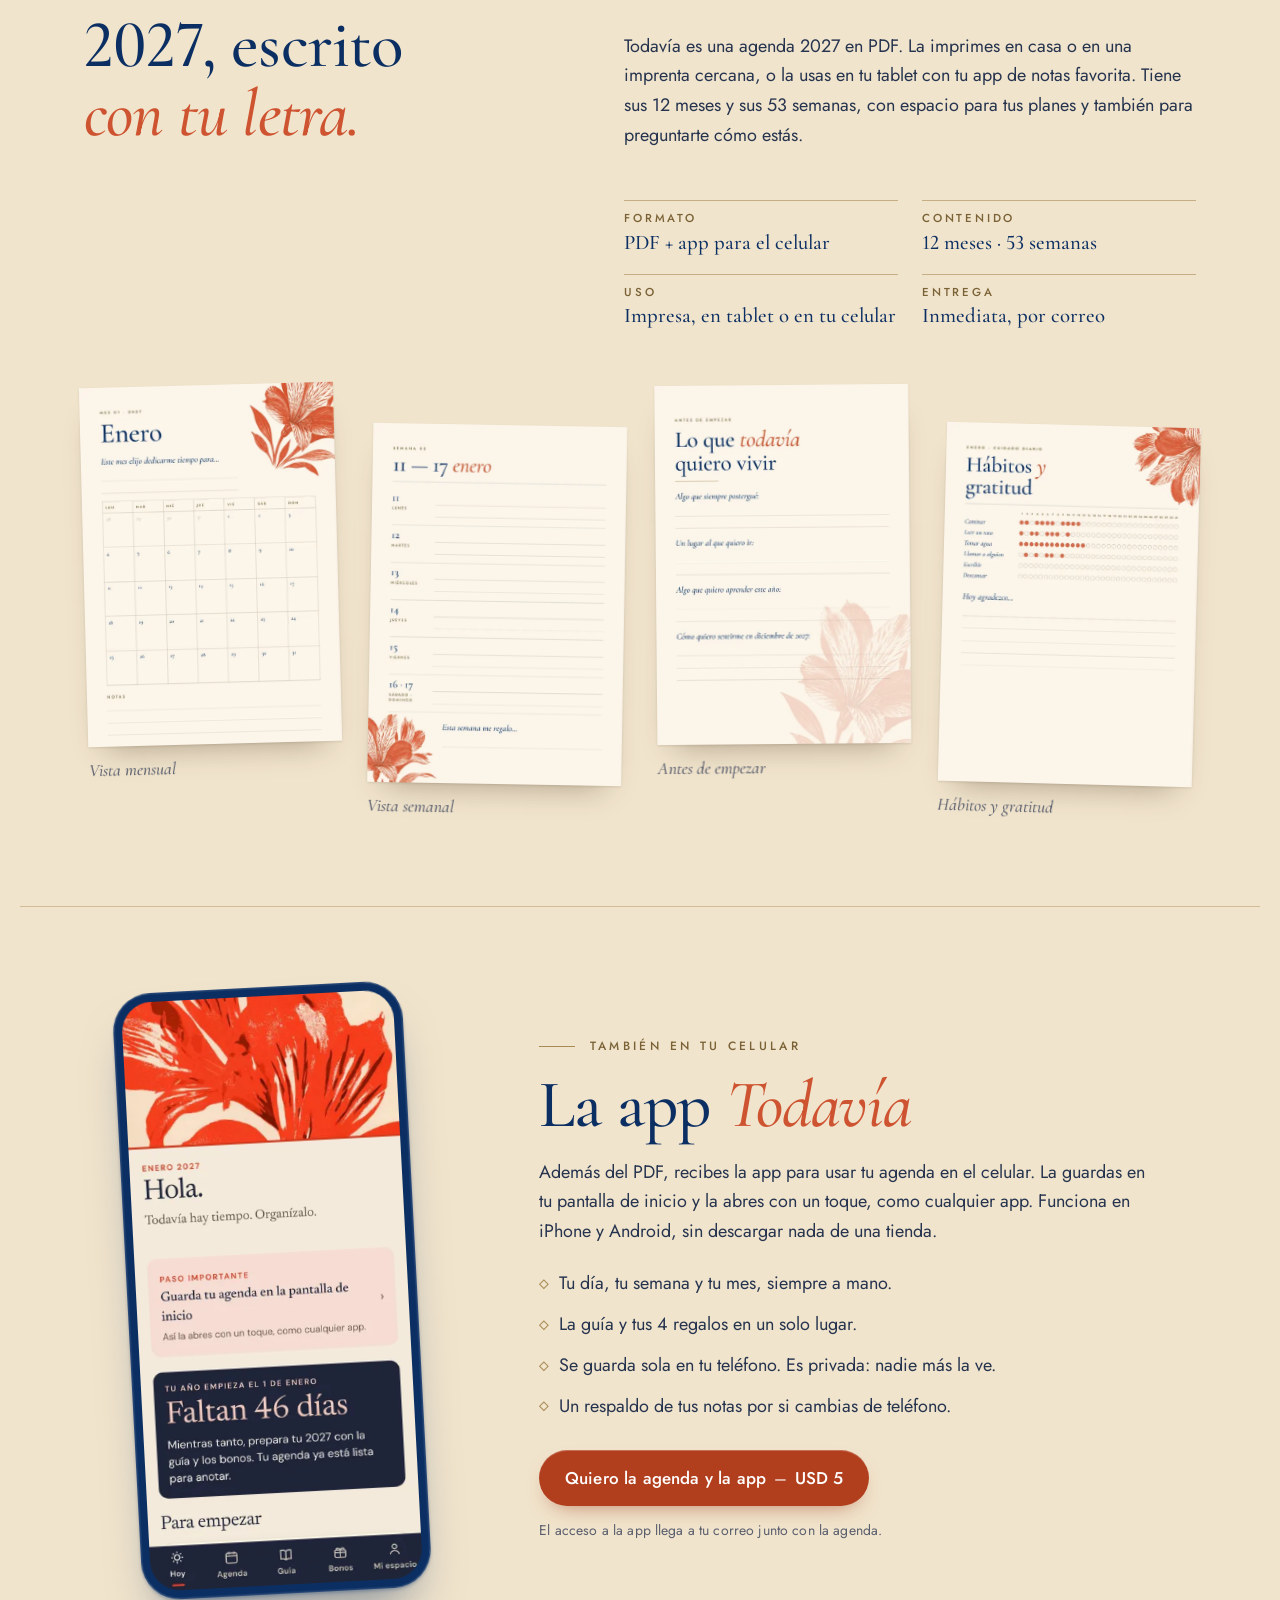
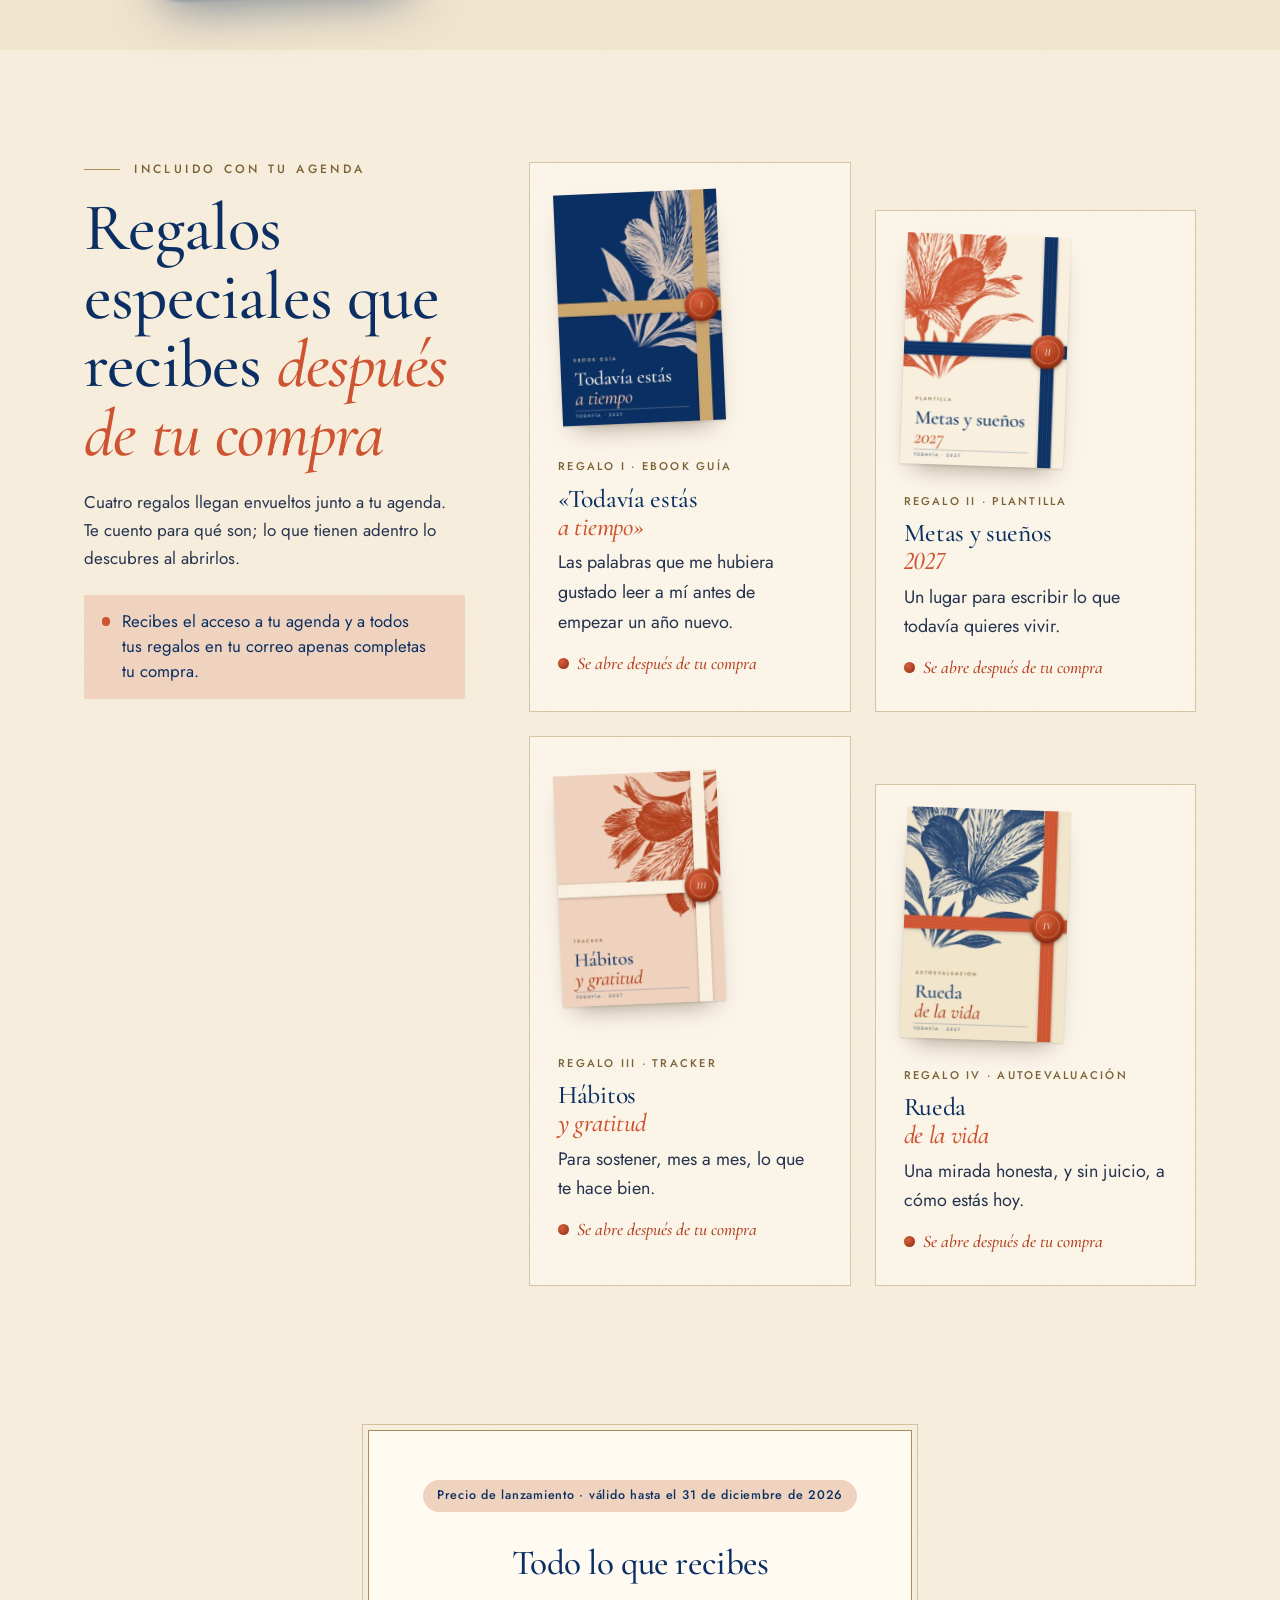
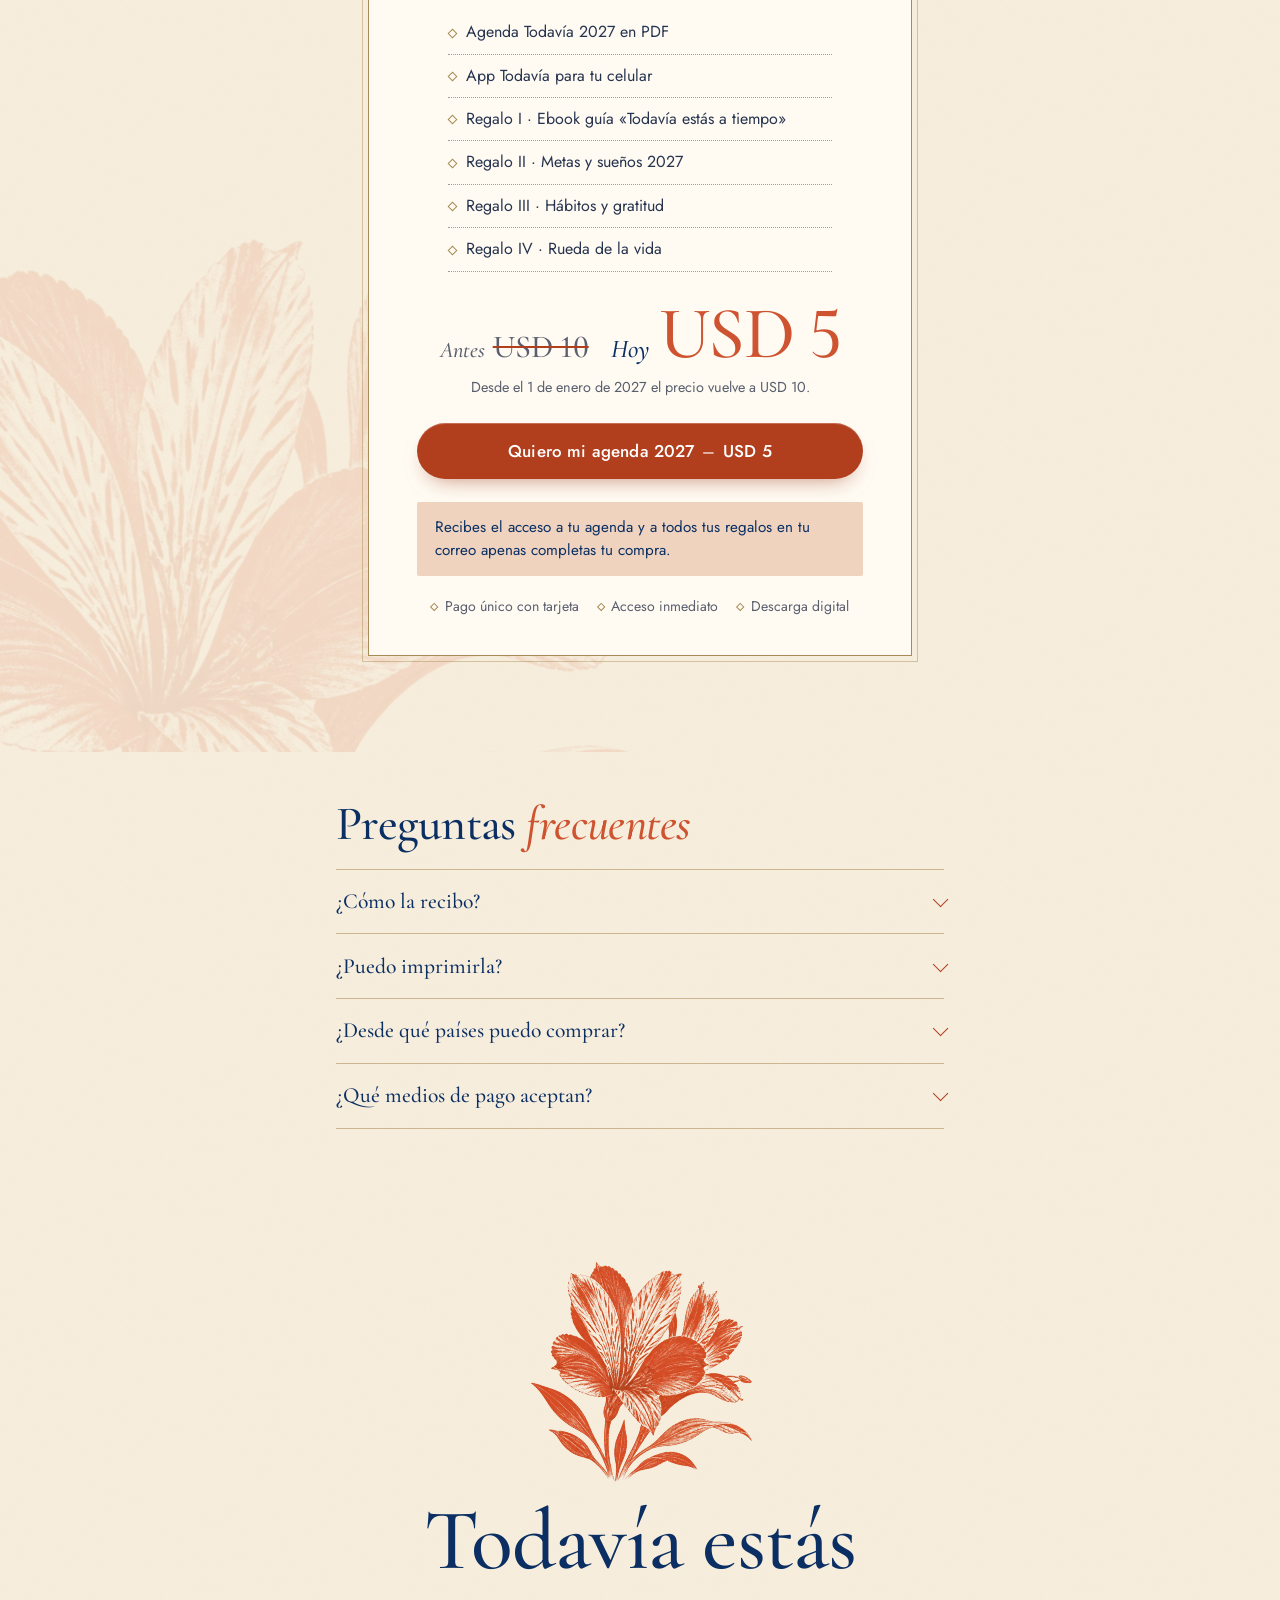
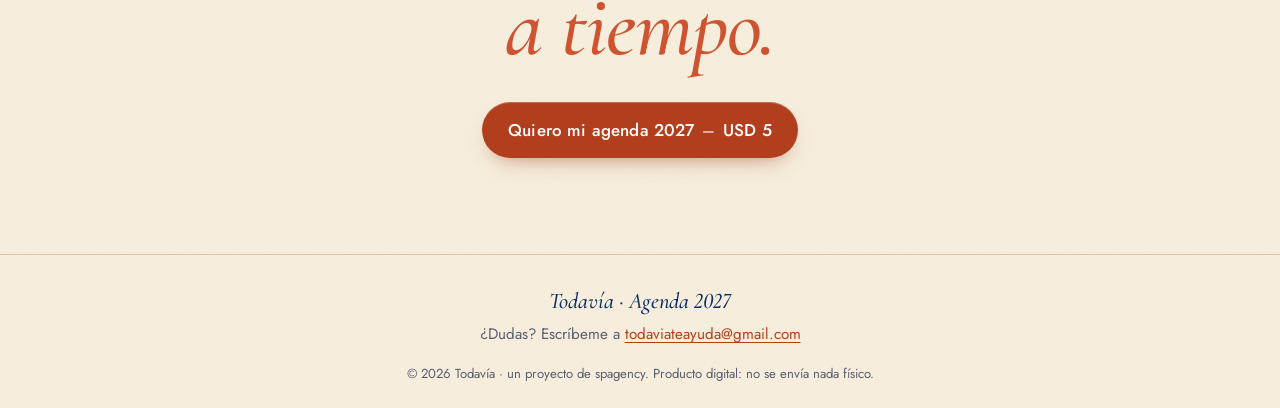
==== commit 0ece42a1: "Botón App y bloque de la app en la landing Co-Authored-By: Claude Opus 5.5 <noreply@anthropic.com> C" ====
--- a/index.html
+++ b/index.html
@@ -4,7 +4,7 @@
 <meta charset="utf-8">
 <meta name="viewport" content="width=device-width, initial-scale=1">
 <title>Todavía · Agenda 2027 en PDF para volver a dedicarte tiempo</title>
-<meta name="description" content="Agenda 2027 digital en PDF, imprimible o para tablet: 12 meses, 53 semanas y 4 regalos. Lanzamiento: USD 5 (antes USD 10) hasta el 31 de diciembre de 2026.">
+<meta name="description" content="Agenda 2027 en PDF y app para el celular: 12 meses, 53 semanas y 4 regalos. Lanzamiento: USD 5 (antes USD 10) hasta el 31 de diciembre de 2026.">
 <link rel="canonical" href="https://spagency-studio.github.io/todavia-landing/">
 <meta name="theme-color" content="#F8EFDE">
 
@@ -25,7 +25,7 @@
 
 <link rel="preload" href="assets/fonts/cormorant-normal.woff2" as="font" type="font/woff2" crossorigin>
 <link rel="preload" href="assets/fonts/jost-normal.woff2" as="font" type="font/woff2" crossorigin>
-<link rel="stylesheet" href="styles.css?v=4">
+<link rel="stylesheet" href="styles.css?v=5">
 
 <!-- META PIXEL (ID 1166280795788019) -->
 <script>
@@ -46,7 +46,7 @@
   "@context": "https://schema.org",
   "@type": "Product",
   "name": "Todavía · Agenda 2027 (PDF)",
-  "description": "Agenda 2027 digital en PDF, imprimible o para tablet, con 12 meses, 53 semanas y 4 regalos: ebook guía, plantilla de metas, tracker de hábitos y gratitud, y rueda de la vida.",
+  "description": "Agenda 2027 digital en PDF, imprimible o para tablet, con app para el celular, con 12 meses, 53 semanas y 4 regalos: ebook guía, plantilla de metas, tracker de hábitos y gratitud, y rueda de la vida.",
   "image": "https://spagency-studio.github.io/todavia-landing/assets/portada.jpg",
   "brand": { "@type": "Brand", "name": "Todavía" },
   "offers": {
@@ -59,7 +59,7 @@
   }
 }
 </script>
-<script src="script.js?v=4" defer></script>
+<script src="script.js?v=5" defer></script>
 </head>
 <body>
 <a class="skip" href="#contenido">Saltar al contenido</a>
@@ -67,6 +67,8 @@
 <header class="top">
   <a class="wordmark" href="#" translate="no" aria-label="Todavía, inicio">Todavía</a>
   <span class="top-meta">Agenda 2027</span>
+  <a class="top-app js-buy" href="https://pay.hotmart.com/E108516743S?off=3mddami5" data-cta="header-app" aria-label="App: compra la agenda 2027 con la app para tu celular">
+    <svg class="top-app-icon" viewBox="0 0 14 22" width="11" height="17" aria-hidden="true" focusable="false"><rect x=".75" y=".75" width="12.5" height="20.5" rx="2.6" fill="none" stroke="currentColor" stroke-width="1.5"/><path d="M5 17.6h4" stroke="currentColor" stroke-width="1.5" stroke-linecap="round"/></svg>App</a>
   <a class="top-buy js-buy" href="https://pay.hotmart.com/E108516743S?off=3mddami5" data-cta="header">Comprar · <span data-price>USD 5</span></a>
 </header>
 
@@ -118,9 +120,9 @@
     <h2 id="product-title">2027, escrito <em>con tu letra.</em></h2>
     <p class="lead"><span translate="no">Todavía</span> es una agenda 2027 en PDF. La imprimes en casa o en una imprenta cercana, o la usas en tu tablet con tu app de notas favorita. Tiene sus 12 meses y sus 53 semanas, con espacio para tus planes y también para preguntarte cómo estás.</p>
     <dl class="specs">
-      <div><dt>Formato</dt><dd>PDF digital</dd></div>
+      <div><dt>Formato</dt><dd>PDF + app para el celular</dd></div>
       <div><dt>Contenido</dt><dd>12 meses · 53 semanas</dd></div>
-      <div><dt>Uso</dt><dd>Impresa o en tablet</dd></div>
+      <div><dt>Uso</dt><dd>Impresa, en tablet o en tu celular</dd></div>
       <div><dt>Entrega</dt><dd>Inmediata, por correo</dd></div>
     </dl>
   </div>
@@ -132,6 +134,25 @@
     <figure><img src="assets/pagina-4.webp" width="640" height="905" alt="Página de hábitos y gratitud con seguimiento diario" loading="lazy" decoding="async"><figcaption>Hábitos y gratitud</figcaption></figure>
   </div>
   <p class="gallery-hint" aria-hidden="true">Desliza para ver más páginas</p>
+
+  <div class="app-block" id="app">
+    <figure class="phone" aria-hidden="true">
+      <div class="phone-screen"><img src="assets/app-hoy.webp" width="390" height="844" alt="" loading="lazy" decoding="async"></div>
+    </figure>
+    <div class="app-text">
+      <p class="kicker">También en tu celular</p>
+      <h2 id="app-title">La app <em><span translate="no">Todavía</span></em></h2>
+      <p class="lead">Además del PDF, recibes la app para usar tu agenda en el celular. La guardas en tu pantalla de inicio y la abres con un toque, como cualquier app. Funciona en iPhone y Android, sin descargar nada de una tienda.</p>
+      <ul class="app-list">
+        <li>Tu día, tu semana y tu mes, siempre a mano.</li>
+        <li>La guía y tus 4 regalos en un solo lugar.</li>
+        <li>Se guarda sola en tu teléfono. Es privada: nadie más la ve.</li>
+        <li>Un respaldo de tus notas por si cambias de teléfono.</li>
+      </ul>
+      <a class="btn js-buy" href="https://pay.hotmart.com/E108516743S?off=3mddami5" data-cta="app">Quiero la agenda y la app <span class="btn-sep" aria-hidden="true">–</span> <span data-price>USD 5</span></a>
+      <p class="microcopy">El acceso a la app llega a tu correo junto con la agenda.</p>
+    </div>
+  </div>
 </section>
 
 <section class="gifts" aria-labelledby="gifts-title">
@@ -189,6 +210,7 @@
     <h2 id="offer-title">Todo lo que recibes</h2>
     <ul class="receipt">
       <li><span><span translate="no">Agenda Todavía 2027</span> en PDF</span></li>
+      <li><span>App <span translate="no">Todavía</span> para tu celular</span></li>
       <li><span>Regalo I · Ebook guía «Todavía estás a tiempo»</span></li>
       <li><span>Regalo II · Metas y sueños 2027</span></li>
       <li><span>Regalo III · Hábitos y gratitud</span></li>
--- a/styles.css
+++ b/styles.css
@@ -102,7 +102,19 @@
 }
 .wordmark { font: 500 1.6rem/1 var(--serif); color: var(--tinta); text-decoration: none; letter-spacing: -.01em; }
 .top-meta { font: 500 .7rem/1 var(--sans); letter-spacing: .3em; text-transform: uppercase; color: var(--oro-texto); padding-left: 1rem; border-left: 1px solid var(--oro); }
-.top-buy { margin-left: auto; display: none; font-size: .95rem; font-weight: 500; padding: .6rem 0; text-decoration-thickness: 1px; transition: color .2s var(--ease); }
+.top-app {
+  margin-left: auto;
+  display: inline-flex; align-items: center; gap: .45rem;
+  min-height: 2.5rem; padding: .45rem 1rem .45rem .85rem;
+  border: 1px solid var(--tinta); border-radius: 999px;
+  color: var(--tinta); text-decoration: none;
+  font: 500 .95rem/1 var(--sans); letter-spacing: .02em;
+  transition: background-color .2s var(--ease), color .2s var(--ease);
+}
+.top-app:hover { background: var(--tinta); color: var(--papel); }
+.top-app-icon { flex: none; }
+@media (max-width: 359px) { .top-meta { display: none; } }
+.top-buy { margin-left: 1.5rem; display: none; font-size: .95rem; font-weight: 500; padding: .6rem 0; text-decoration-thickness: 1px; transition: color .2s var(--ease); }
 .top-buy:hover { color: var(--cta-hover); text-decoration-thickness: 2px; }
 
 /* ---------- hero ---------- */
@@ -206,6 +218,26 @@
 .gallery figcaption { font: italic 500 1.1rem var(--serif); color: var(--suave); margin-top: .8rem; }
 .gallery-hint { padding: 0 var(--gutter); font-size: .8rem; letter-spacing: .2em; text-transform: uppercase; color: var(--oro-texto); margin: 0; }
 .gallery-hint::after { content: " →"; letter-spacing: 0; }
+
+/* ---------- app ---------- */
+.app-block {
+  max-width: var(--max); margin: 3.5rem auto 0; padding: 3rem var(--gutter) 0;
+  border-top: 1px solid rgba(168, 138, 85, .45);
+  display: grid; gap: 2.5rem;
+}
+.app-text h2 { font-size: clamp(2.3rem, 8.5vw, 4.2rem); line-height: 1.02; margin-bottom: 1.1rem; }
+.app-list { list-style: none; padding: 0; margin: 1.4rem 0 1.8rem; display: grid; gap: .7rem; max-width: 34rem; }
+.app-list li { display: flex; gap: .8rem; align-items: baseline; }
+.app-list li::before { content: ""; flex: none; width: .45rem; height: .45rem; border: 1px solid var(--oro); transform: rotate(45deg) translateY(-.1em); }
+.phone {
+  order: 2; margin: 0 auto; width: min(66vw, 270px);
+  padding: 9px; border-radius: 2.4rem;
+  background: var(--tinta);
+  box-shadow: 0 2px 3px rgba(11,47,99,.25), 0 30px 50px -22px rgba(11,47,99,.55), inset 0 0 0 1.5px rgba(255,255,255,.12);
+  transform: rotate(-3deg);
+}
+.phone-screen { border-radius: 1.85rem; overflow: hidden; aspect-ratio: 390 / 844; background: #F3EADA; }
+.phone-screen img { width: 100%; height: 100%; object-fit: cover; }
 
 /* ---------- regalos ---------- */
 .gifts { max-width: var(--max); margin: 0 auto; padding: 4.5rem var(--gutter) 3rem; }
@@ -355,6 +387,8 @@
   .gallery figure { transition: transform .5s var(--ease); }
   .gallery figure:hover { transform: translateY(-.4rem) rotate(0); }
   .gallery-hint { display: none; }
+  .app-block { grid-template-columns: minmax(0, 4fr) minmax(0, 7fr); align-items: center; gap: 5rem; margin-top: 6rem; padding-top: 5rem; }
+  .phone { order: 0; width: 290px; }
 
   .gifts { padding-top: 7rem; display: grid; grid-template-columns: minmax(0, 4fr) minmax(0, 7fr); gap: 4rem; align-items: start; }
   .gifts-head { position: sticky; top: 3rem; }
